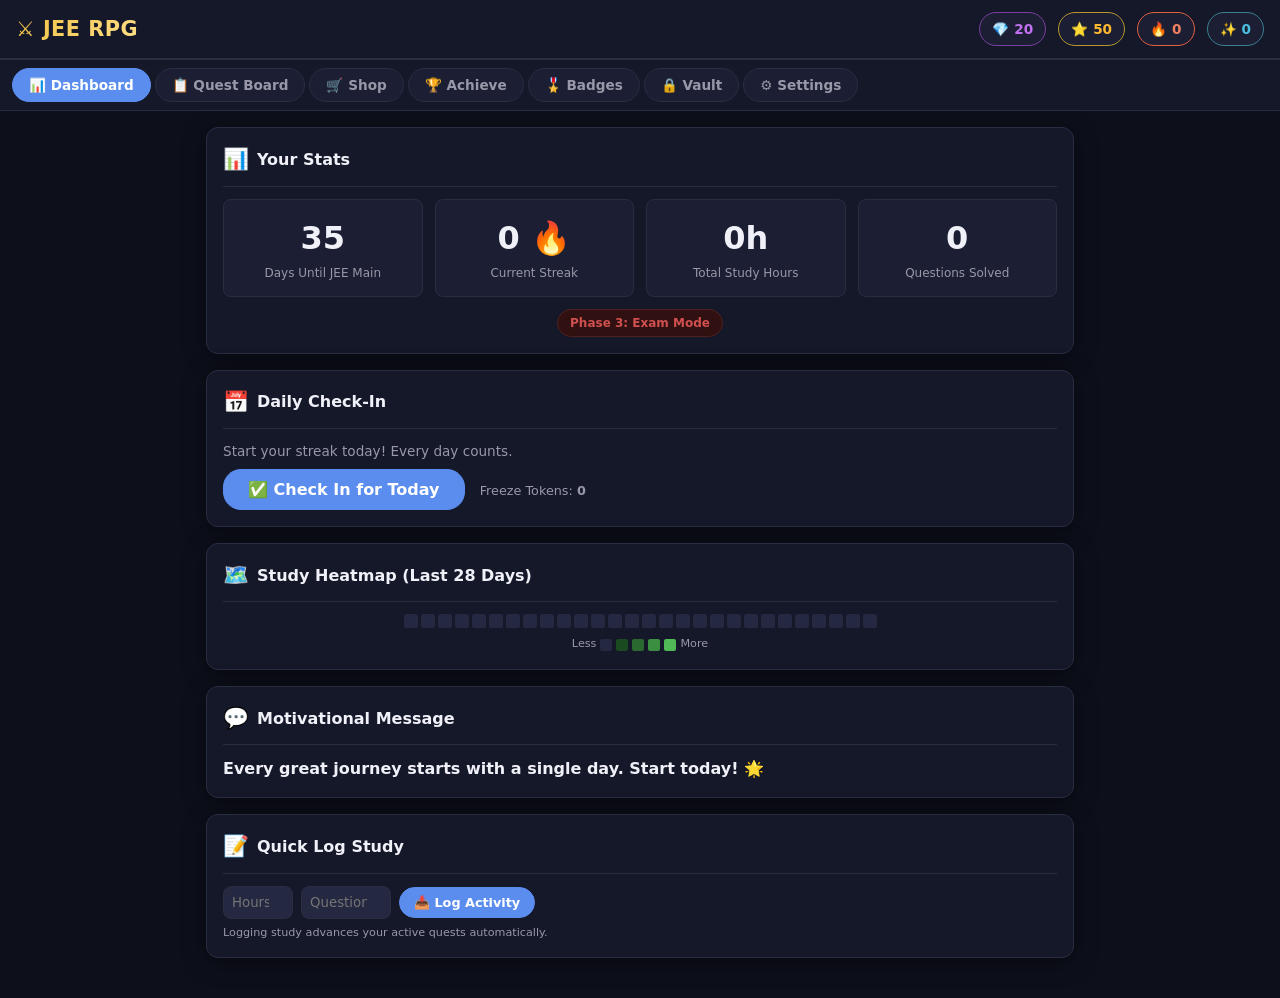
==== index.html @ e4668a38 "Add files via upload" ====
<!DOCTYPE html>
<html lang="en">
<head>
    <meta charset="UTF-8">
    <meta name="viewport" content="width=device-width, initial-scale=1.0">
    <title>JEE RPG - Productivity System</title>
    <style>
        :root {
            --bg: #0d0f1a;
            --surface: #151829;
            --surface2: #1c1f33;
            --surface3: #242840;
            --gold: #f0c040;
            --gold-dim: #b8962c;
            --gem: #c070f0;
            --gem-dim: #7b3fa0;
            --star: #ffb830;
            --xp: #4ac0e0;
            --text: #d8d8e0;
            --text-dim: #9898a8;
            --text-bright: #f0f0f8;
            --danger: #e05555;
            --success: #55c070;
            --border: #2a2d42;
            --accent: #5b8def;
            --phase1: #e09050;
            --phase2: #e06090;
            --phase3: #d05050;
            --radius: 12px;
            --radius-sm: 8px;
            --transition: 0.2s ease;
            --font: 'Segoe UI', system-ui, -apple-system, sans-serif;
            --shadow: 0 4px 24px rgba(0, 0, 0, 0.4);
        }

        * {
            margin: 0;
            padding: 0;
            box-sizing: border-box;
        }

        body {
            background: var(--bg);
            color: var(--text);
            font-family: var(--font);
            min-height: 100vh;
            line-height: 1.5;
            -webkit-tap-highlight-color: transparent;
            user-select: none;
            -webkit-user-select: none;
        }

        ::-webkit-scrollbar {
            width: 6px;
            height: 6px;
        }
        ::-webkit-scrollbar-track {
            background: var(--bg);
        }
        ::-webkit-scrollbar-thumb {
            background: var(--surface3);
            border-radius: 3px;
        }

        .header {
            background: var(--surface);
            border-bottom: 2px solid var(--border);
            padding: 12px 16px;
            position: sticky;
            top: 0;
            z-index: 100;
            display: flex;
            align-items: center;
            justify-content: space-between;
            flex-wrap: wrap;
            gap: 8px;
        }
        .header-title {
            font-size: 1.3rem;
            font-weight: 800;
            letter-spacing: 0.5px;
            background: linear-gradient(135deg, var(--gold), #ffe08a);
            -webkit-background-clip: text;
            -webkit-text-fill-color: transparent;
            background-clip: text;
        }
        .header-stats {
            display: flex;
            gap: 12px;
            font-size: 0.9rem;
            font-weight: 600;
            flex-wrap: wrap;
        }
        .stat-badge {
            background: var(--surface2);
            border: 1px solid var(--border);
            padding: 6px 12px;
            border-radius: 20px;
            display: flex;
            align-items: center;
            gap: 5px;
            white-space: nowrap;
            font-size: 0.85rem;
        }
        .stat-badge.gems {
            border-color: var(--gem-dim);
            color: var(--gem);
        }
        .stat-badge.stars {
            border-color: var(--gold-dim);
            color: var(--star);
        }
        .stat-badge.streak {
            border-color: #e06040;
            color: #f08060;
        }
        .stat-badge.xp {
            border-color: #3a8090;
            color: var(--xp);
        }

        .tab-nav {
            display: flex;
            gap: 4px;
            padding: 8px 12px;
            background: var(--surface);
            border-bottom: 1px solid var(--border);
            overflow-x: auto;
            position: sticky;
            top: 56px;
            z-index: 99;
            scrollbar-width: none;
        }
        .tab-nav::-webkit-scrollbar {
            display: none;
        }
        .tab-btn {
            padding: 8px 16px;
            border-radius: 20px;
            border: 1px solid var(--border);
            background: var(--surface2);
            color: var(--text-dim);
            cursor: pointer;
            font-size: 0.85rem;
            font-weight: 600;
            white-space: nowrap;
            transition: var(--transition);
            font-family: var(--font);
        }
        .tab-btn:hover {
            border-color: var(--accent);
            color: var(--text-bright);
        }
        .tab-btn.active {
            background: var(--accent);
            border-color: var(--accent);
            color: #fff;
        }

        .main-content {
            max-width: 900px;
            margin: 0 auto;
            padding: 16px;
            display: flex;
            flex-direction: column;
            gap: 16px;
            padding-bottom: 40px;
        }
        .tab-panel {
            display: none;
            flex-direction: column;
            gap: 16px;
        }
        .tab-panel.active {
            display: flex;
        }

        .card {
            background: var(--surface);
            border: 1px solid var(--border);
            border-radius: var(--radius);
            padding: 16px;
            box-shadow: var(--shadow);
        }
        .card-header {
            display: flex;
            align-items: center;
            gap: 8px;
            margin-bottom: 12px;
            font-weight: 700;
            font-size: 1rem;
            color: var(--text-bright);
            border-bottom: 1px solid var(--border);
            padding-bottom: 10px;
        }
        .card-header .icon {
            font-size: 1.3rem;
        }

        .quest-item {
            background: var(--surface2);
            border: 1px solid var(--border);
            border-radius: var(--radius-sm);
            padding: 12px 14px;
            margin-bottom: 8px;
            display: flex;
            align-items: center;
            gap: 10px;
            flex-wrap: wrap;
            transition: var(--transition);
            cursor: default;
        }
        .quest-item:hover {
            border-color: #4a4d62;
        }
        .quest-item.completed {
            opacity: 0.7;
            border-color: var(--success);
            background: #152520;
        }
        .quest-item.locked {
            opacity: 0.5;
            filter: grayscale(30%);
        }
        .quest-icon {
            font-size: 1.5rem;
            flex-shrink: 0;
        }
        .quest-info {
            flex: 1;
            min-width: 140px;
        }
        .quest-name {
            font-weight: 700;
            font-size: 0.9rem;
            color: var(--text-bright);
        }
        .quest-desc {
            font-size: 0.75rem;
            color: var(--text-dim);
        }
        .quest-progress-bar {
            width: 80px;
            height: 8px;
            background: var(--surface3);
            border-radius: 4px;
            overflow: hidden;
            flex-shrink: 0;
        }
        .quest-progress-fill {
            height: 100%;
            background: linear-gradient(90deg, var(--accent), #7bb0ff);
            border-radius: 4px;
            transition: width 0.3s ease;
        }
        .quest-progress-fill.completed-fill {
            background: linear-gradient(90deg, var(--success), #70e090);
        }
        .quest-reward {
            font-weight: 700;
            font-size: 0.8rem;
            color: var(--gem);
            flex-shrink: 0;
            min-width: 40px;
            text-align: right;
        }
        .quest-actions {
            display: flex;
            gap: 6px;
            flex-shrink: 0;
        }
        .btn {
            padding: 7px 14px;
            border-radius: 18px;
            border: 1px solid var(--border);
            background: var(--surface3);
            color: var(--text-bright);
            cursor: pointer;
            font-size: 0.8rem;
            font-weight: 600;
            transition: var(--transition);
            font-family: var(--font);
            white-space: nowrap;
        }
        .btn:hover {
            background: #303550;
            border-color: #5a5d78;
        }
        .btn.primary {
            background: var(--accent);
            border-color: var(--accent);
            color: #fff;
        }
        .btn.primary:hover {
            background: #6ea0f8;
        }
        .btn.success {
            background: #3a8050;
            border-color: #4a9060;
            color: #d0ffe0;
        }
        .btn.danger {
            background: #703030;
            border-color: #804040;
            color: #ffd0d0;
        }
        .btn.gold {
            background: #5a4020;
            border-color: #8a6030;
            color: #ffe0a0;
        }
        .btn.small {
            padding: 4px 10px;
            font-size: 0.7rem;
            border-radius: 12px;
        }

        .shop-item {
            background: var(--surface2);
            border: 1px solid var(--border);
            border-radius: var(--radius-sm);
            padding: 12px 14px;
            margin-bottom: 8px;
            display: flex;
            align-items: center;
            gap: 10px;
            flex-wrap: wrap;
        }
        .shop-cost {
            background: #3a2a10;
            color: var(--star);
            padding: 5px 10px;
            border-radius: 14px;
            font-weight: 700;
            font-size: 0.8rem;
            white-space: nowrap;
        }

        .badge-grid {
            display: grid;
            grid-template-columns: repeat(auto-fill, minmax(100px, 1fr));
            gap: 10px;
        }
        .badge-item {
            background: var(--surface2);
            border: 1px solid var(--border);
            border-radius: var(--radius-sm);
            padding: 12px 8px;
            text-align: center;
            transition: var(--transition);
        }
        .badge-item.earned {
            border-color: var(--gold-dim);
            background: #1a1a10;
        }
        .badge-item.locked-badge {
            opacity: 0.45;
            filter: grayscale(60%);
        }
        .badge-icon {
            font-size: 2rem;
        }
        .badge-name {
            font-weight: 600;
            font-size: 0.7rem;
            margin-top: 4px;
            color: var(--text-bright);
        }

        .ach-item {
            background: var(--surface2);
            border: 1px solid var(--border);
            border-radius: var(--radius-sm);
            padding: 10px 14px;
            margin-bottom: 6px;
            display: flex;
            align-items: center;
            gap: 10px;
            flex-wrap: wrap;
        }
        .ach-item.earned {
            border-color: var(--gem-dim);
            background: #1a1025;
        }

        .widget-row {
            display: grid;
            grid-template-columns: repeat(auto-fit, minmax(180px, 1fr));
            gap: 12px;
        }
        .widget {
            background: var(--surface2);
            border: 1px solid var(--border);
            border-radius: var(--radius-sm);
            padding: 14px;
            text-align: center;
        }
        .widget-value {
            font-size: 2rem;
            font-weight: 800;
            color: var(--text-bright);
        }
        .widget-label {
            font-size: 0.75rem;
            color: var(--text-dim);
            margin-top: 2px;
        }
        .countdown-urgent {
            color: #ff6060 !important;
            animation: pulse 1.5s ease-in-out infinite;
        }
        @keyframes pulse {
            0%,
            100% {
                opacity: 1;
            }
            50% {
                opacity: 0.6;
            }
        }

        .heatmap {
            display: flex;
            gap: 3px;
            flex-wrap: wrap;
            justify-content: center;
        }
        .heatmap-cell {
            width: 14px;
            height: 14px;
            border-radius: 2px;
            background: var(--surface3);
            transition: var(--transition);
        }
        .heatmap-cell.h1 {
            background: #1a4a20;
        }
        .heatmap-cell.h2 {
            background: #2a6a30;
        }
        .heatmap-cell.h3 {
            background: #3a9040;
        }
        .heatmap-cell.h4 {
            background: #50b855;
        }

        .toast-container {
            position: fixed;
            top: 16px;
            right: 16px;
            z-index: 999;
            display: flex;
            flex-direction: column;
            gap: 8px;
            pointer-events: none;
        }
        .toast {
            background: var(--surface);
            border: 1px solid var(--gold-dim);
            border-radius: var(--radius-sm);
            padding: 10px 16px;
            color: var(--text-bright);
            font-weight: 600;
            font-size: 0.85rem;
            box-shadow: 0 8px 24px rgba(0, 0, 0, 0.5);
            animation: slideIn 0.35s ease, fadeOut 0.4s 2.5s ease forwards;
            pointer-events: auto;
        }
        @keyframes slideIn {
            from {
                transform: translateX(120%);
                opacity: 0;
            }
            to {
                transform: translateX(0);
                opacity: 1;
            }
        }
        @keyframes fadeOut {
            to {
                opacity: 0;
                transform: translateY(-10px);
            }
        }

        .timer-display {
            font-size: 3rem;
            font-weight: 800;
            text-align: center;
            font-variant-numeric: tabular-nums;
            font-family: 'Courier New', monospace;
            color: var(--text-bright);
        }
        .timer-controls {
            display: flex;
            gap: 8px;
            justify-content: center;
            flex-wrap: wrap;
        }

        .phase-badge {
            display: inline-block;
            padding: 4px 12px;
            border-radius: 14px;
            font-weight: 700;
            font-size: 0.75rem;
        }
        .phase-1 {
            background: #3a2010;
            color: var(--phase1);
            border: 1px solid #5a3020;
        }
        .phase-2 {
            background: #301020;
            color: var(--phase2);
            border: 1px solid #502030;
        }
        .phase-3 {
            background: #301010;
            color: var(--phase3);
            border: 1px solid #502020;
        }

        /* Modal */
        .modal-overlay {
            position: fixed;
            top: 0;
            left: 0;
            width: 100%;
            height: 100%;
            background: rgba(0, 0, 0, 0.7);
            z-index: 200;
            display: flex;
            align-items: center;
            justify-content: center;
            animation: fadeIn 0.2s ease;
        }
        @keyframes fadeIn {
            from {
                opacity: 0;
            }
            to {
                opacity: 1;
            }
        }
        .modal {
            background: var(--surface);
            border: 1px solid var(--border);
            border-radius: var(--radius);
            padding: 20px;
            max-width: 500px;
            width: 90%;
            box-shadow: 0 12px 40px rgba(0, 0, 0, 0.6);
        }
        .modal h3 {
            color: var(--text-bright);
            margin-bottom: 12px;
            font-size: 1.1rem;
        }
        .modal textarea {
            width: 100%;
            height: 200px;
            background: var(--surface3);
            border: 1px solid var(--border);
            border-radius: var(--radius-sm);
            color: var(--text-bright);
            padding: 10px;
            font-family: 'Courier New', monospace;
            font-size: 0.8rem;
            resize: vertical;
            margin-bottom: 12px;
        }
        .modal-actions {
            display: flex;
            gap: 8px;
            justify-content: flex-end;
            flex-wrap: wrap;
        }
        .settings-row {
            display: flex;
            align-items: center;
            gap: 8px;
            margin-bottom: 8px;
            flex-wrap: wrap;
        }
        .settings-row label {
            font-weight: 600;
            font-size: 0.85rem;
            color: var(--text-dim);
            min-width: 120px;
        }
        .settings-row input {
            flex: 1;
            min-width: 140px;
            padding: 8px;
            border-radius: 8px;
            border: 1px solid var(--border);
            background: var(--surface3);
            color: var(--text-bright);
            font-family: var(--font);
        }

        @media (max-width: 600px) {
            .header {
                padding: 8px 10px;
            }
            .header-title {
                font-size: 1.1rem;
            }
            .header-stats {
                gap: 6px;
                font-size: 0.75rem;
            }
            .stat-badge {
                padding: 4px 8px;
                font-size: 0.7rem;
            }
            .tab-btn {
                padding: 6px 10px;
                font-size: 0.75rem;
            }
            .quest-item {
                flex-direction: column;
                align-items: flex-start;
                gap: 6px;
            }
            .quest-actions {
                align-self: flex-end;
            }
            .quest-progress-bar {
                width: 100%;
            }
            .widget-row {
                grid-template-columns: repeat(2, 1fr);
                gap: 8px;
            }
            .widget-value {
                font-size: 1.5rem;
            }
            .badge-grid {
                grid-template-columns: repeat(3, 1fr);
                gap: 6px;
            }
            .timer-display {
                font-size: 2rem;
            }
        }
    </style>
</head>
<body>

    <div class="header">
        <span class="header-title">⚔️ JEE RPG</span>
        <div class="header-stats">
            <span class="stat-badge gems" id="headerGems">💎 <span>20</span></span>
            <span class="stat-badge stars" id="headerStars">⭐ <span>50</span></span>
            <span class="stat-badge streak" id="headerStreak">🔥 <span>0</span></span>
            <span class="stat-badge xp" id="headerXP">✨ <span>0</span></span>
        </div>
    </div>

    <div class="tab-nav" id="tabNav">
        <button class="tab-btn active" data-tab="dashboard">📊 Dashboard</button>
        <button class="tab-btn" data-tab="quests">📋 Quest Board</button>
        <button class="tab-btn" data-tab="shop">🛒 Shop</button>
        <button class="tab-btn" data-tab="achievements">🏆 Achieve</button>
        <button class="tab-btn" data-tab="badges">🎖️ Badges</button>
        <button class="tab-btn" data-tab="vault">🔒 Vault</button>
        <button class="tab-btn" data-tab="settings">⚙️ Settings</button>
    </div>

    <div class="main-content" id="mainContent">
        <!-- Dashboard Panel -->
        <div class="tab-panel active" id="panel-dashboard">
            <div class="card">
                <div class="card-header"><span class="icon">📊</span> Your Stats</div>
                <div class="widget-row">
                    <div class="widget">
                        <div class="widget-value" id="countdownDisplay">210</div>
                        <div class="widget-label">Days Until JEE Main</div>
                    </div>
                    <div class="widget">
                        <div class="widget-value" id="streakDisplay">0 🔥</div>
                        <div class="widget-label">Current Streak</div>
                    </div>
                    <div class="widget">
                        <div class="widget-value" id="totalHoursDisplay">0h</div>
                        <div class="widget-label">Total Study Hours</div>
                    </div>
                    <div class="widget">
                        <div class="widget-value" id="questionsDisplay">0</div>
                        <div class="widget-label">Questions Solved</div>
                    </div>
                </div>
                <div style="margin-top:12px;text-align:center;">
                    <span class="phase-badge phase-1" id="phaseBadge">Phase 1: Foundation Recovery</span>
                </div>
            </div>

            <div class="card">
                <div class="card-header"><span class="icon">📅</span> Daily Check-In</div>
                <p style="font-size:0.85rem;color:var(--text-dim);margin-bottom:8px;" id="checkinMsg">
                    Start your streak today! Every day counts.
                </p>
                <button class="btn primary" id="btnCheckIn" style="font-size:1rem;padding:10px 24px;">
                    ✅ Check In for Today
                </button>
                <span style="margin-left:10px;font-size:0.8rem;color:var(--text-dim);" id="freezeInfo">
                    Freeze Tokens: <strong>0</strong>
                </span>
            </div>

            <div class="card">
                <div class="card-header"><span class="icon">🗺️</span> Study Heatmap (Last 28 Days)</div>
                <div class="heatmap" id="heatmapContainer"></div>
                <div style="display:flex;gap:4px;align-items:center;justify-content:center;margin-top:8px;font-size:0.7rem;color:var(--text-dim);">
                    Less <span style="width:12px;height:12px;background:var(--surface3);border-radius:2px;"></span>
                    <span style="width:12px;height:12px;background:#1a4a20;border-radius:2px;"></span>
                    <span style="width:12px;height:12px;background:#2a6a30;border-radius:2px;"></span>
                    <span style="width:12px;height:12px;background:#3a9040;border-radius:2px;"></span>
                    <span style="width:12px;height:12px;background:#50b855;border-radius:2px;"></span> More
                </div>
            </div>

            <div class="card">
                <div class="card-header"><span class="icon">💬</span> Motivational Message</div>
                <p id="motivationalMsg" style="font-size:1rem;font-weight:600;color:var(--text-bright);">
                    Every great journey starts with a single day. Start today!
                </p>
            </div>

            <div class="card">
                <div class="card-header"><span class="icon">📝</span> Quick Log Study</div>
                <div style="display:flex;gap:8px;flex-wrap:wrap;align-items:center;">
                    <input type="number" id="logHours" placeholder="Hours" min="0" max="12" step="0.5"
                    style="width:70px;padding:8px;border-radius:8px;border:1px solid var(--border);background:var(--surface3);color:var(--text-bright);font-family:var(--font);">
                    <input type="number" id="logQuestions" placeholder="Questions" min="0" max="500" step="1"
                    style="width:90px;padding:8px;border-radius:8px;border:1px solid var(--border);background:var(--surface3);color:var(--text-bright);font-family:var(--font);">
                    <button class="btn primary" id="btnLogStudy">📥 Log Activity</button>
                </div>
                <p style="font-size:0.7rem;color:var(--text-dim);margin-top:6px;">Logging study advances your active quests automatically.</p>
            </div>
        </div>

        <!-- Quest Board Panel -->
        <div class="tab-panel" id="panel-quests">
            <div class="card">
                <div class="card-header"><span class="icon">🔥</span> Daily Missions</div>
                <div id="dailyQuestsContainer"></div>
            </div>
            <div class="card">
                <div class="card-header"><span class="icon">🗡️</span> Weekly Missions</div>
                <div id="weeklyQuestsContainer"></div>
            </div>
            <div class="card">
                <div class="card-header"><span class="icon">👾</span> Boss Battles</div>
                <div id="bossQuestsContainer"></div>
            </div>
            <div class="card">
                <div class="card-header"><span class="icon">🔄</span> Recovery Quests</div>
                <div id="recoveryQuestsContainer"></div>
            </div>
            <div class="card" style="opacity:0.7;">
                <div class="card-header"><span class="icon">✅</span> Recently Completed</div>
                <div id="completedQuestsContainer">
                    <p style="font-size:0.8rem;color:var(--text-dim);">Complete quests to see them here!</p>
                </div>
            </div>
        </div>

        <!-- Shop Panel -->
        <div class="tab-panel" id="panel-shop">
            <div class="card">
                <div class="card-header"><span class="icon">🛒</span> Common Purchases (Breaks)</div>
                <div id="shopCommonContainer"></div>
            </div>
            <div class="card">
                <div class="card-header"><span class="icon">🎬</span> Entertainment</div>
                <div id="shopEntertainmentContainer"></div>
            </div>
            <div class="card">
                <div class="card-header"><span class="icon">⭐</span> Premium Rewards</div>
                <div id="shopPremiumContainer"></div>
            </div>
            <div class="card">
                <div class="card-header"><span class="icon">🛡️</span> Streak Protection</div>
                <p style="font-size:0.85rem;color:var(--text-dim);margin-bottom:8px;">
                    Freeze Tokens protect your streak when you miss a day. Max 3 stored.
                </p>
                <button class="btn gold" id="btnBuyFreeze">🛡️ Buy Freeze Token - 15 💎</button>
                <span style="margin-left:10px;font-size:0.8rem;" id="shopFreezeInfo">Tokens: 0</span>
            </div>
        </div>

        <!-- Achievements Panel -->
        <div class="tab-panel" id="panel-achievements">
            <div class="card">
                <div class="card-header"><span class="icon">📚</span> Study Achievements</div>
                <div id="achStudyContainer"></div>
            </div>
            <div class="card">
                <div class="card-header"><span class="icon">📝</span> Test Achievements</div>
                <div id="achTestContainer"></div>
            </div>
            <div class="card">
                <div class="card-header"><span class="icon">🏆</span> Milestone Achievements</div>
                <div id="achMilestoneContainer"></div>
            </div>
        </div>

        <!-- Badges Panel -->
        <div class="tab-panel" id="panel-badges">
            <div class="card">
                <div class="card-header"><span class="icon">🎖️</span> All Badges</div>
                <div class="badge-grid" id="badgesContainer"></div>
            </div>
        </div>

        <!-- Vault / Timer Panel -->
        <div class="tab-panel" id="panel-vault">
            <div class="card">
                <div class="card-header"><span class="icon">🔒</span> Focus Safe (Study Vault)</div>
                <p style="font-size:0.85rem;color:var(--text-dim);margin-bottom:10px;">
                    Lock in a study session. Earn <strong>1.5x bonus stars</strong> for completing timed sessions!
                </p>
                <div class="timer-display" id="timerDisplay">00:00</div>
                <div class="timer-controls" style="margin-top:12px;">
                    <button class="btn primary" id="btnTimer30">30 min</button>
                    <button class="btn primary" id="btnTimer60">1 hour</button>
                    <button class="btn primary" id="btnTimer120">2 hours</button>
                    <button class="btn primary" id="btnTimer240">4 hours</button>
                    <button class="btn danger" id="btnTimerStop" style="display:none;">⏹ Stop</button>
                </div>
                <p id="timerStatus" style="text-align:center;margin-top:8px;font-size:0.8rem;color:var(--text-dim);">
                    Select a duration to start a focused session.
                </p>
            </div>
            <div class="card">
                <div class="card-header"><span class="icon">🏅</span> Productivity Rank</div>
                <div id="rankDisplay" style="text-align:center;">
                    <p style="font-size:1.2rem;font-weight:700;color:var(--text-bright);">🥉 Bronze Scholar</p>
                    <p style="font-size:0.8rem;color:var(--text-dim);">Earn XP to climb the ranks!</p>
                    <div style="background:var(--surface3);border-radius:8px;height:10px;margin-top:8px;overflow:hidden;">
                        <div id="rankProgressBar" style="height:100%;background:linear-gradient(90deg,#cd7f32,#e0a050);width:5%;border-radius:8px;"></div>
                    </div>
                    <p style="font-size:0.7rem;color:var(--text-dim);margin-top:4px;" id="rankProgressText">0 / 1000 XP</p>
                </div>
            </div>
        </div>

        <!-- Settings Panel -->
        <div class="tab-panel" id="panel-settings">
            <div class="card">
                <div class="card-header"><span class="icon">⚙️</span> Data Management</div>
                <p style="font-size:0.85rem;color:var(--text-dim);margin-bottom:12px;">
                    Export your progress to back it up, or import a previously saved state. 
                    You can also reset everything and start fresh.
                </p>
                <div style="display:flex;gap:8px;flex-wrap:wrap;margin-bottom:16px;">
                    <button class="btn primary" id="btnExport">📤 Export Save Data</button>
                    <button class="btn success" id="btnImportTrigger">📥 Import Save Data</button>
                    <button class="btn danger" id="btnReset">🗑️ Reset All Data</button>
                </div>
                <div class="settings-row" style="margin-top:12px;">
                    <label>Auto-Save:</label>
                    <span style="font-size:0.8rem;color:var(--success);">✅ Active (every action saved to browser)</span>
                </div>
                <div class="settings-row">
                    <label>Storage Used:</label>
                    <span style="font-size:0.8rem;color:var(--text-dim);" id="storageSize">Calculating...</span>
                </div>
            </div>

            <div class="card">
                <div class="card-header"><span class="icon">📅</span> Exam Date Configuration</div>
                <div class="settings-row">
                    <label>JEE Main Date:</label>
                    <input type="date" id="examDateInput" style="width:auto;">
                    <button class="btn primary small" id="btnUpdateExamDate">Update</button>
                </div>
                <p style="font-size:0.7rem;color:var(--text-dim);margin-top:6px;">
                    Changing the exam date will recalculate your phase and countdown.
                </p>
            </div>

            <div class="card">
                <div class="card-header"><span class="icon">ℹ️</span> About JEE RPG</div>
                <p style="font-size:0.85rem;color:var(--text-dim);line-height:1.6;">
                    <strong>JEE RPG Productivity System</strong> v1.0<br>
                    A gamified study tracker designed for JEE aspirants.<br>
                    • Phase-based quests aligned with 7-month timeline<br>
                    • Earn gems 💎 & stars ⭐ through quests<br>
                    • Unlock achievements, badges, and ranks<br>
                    • Focus Safe with bonus star multiplier<br>
                    • All data stored locally in your browser<br>
                    • Export/Import to transfer between devices
                </p>
            </div>
        </div>
    </div>

    <!-- Import Modal -->
    <div class="modal-overlay" id="importModal" style="display:none;">
        <div class="modal">
            <h3>📥 Import Save Data</h3>
            <p style="font-size:0.8rem;color:var(--text-dim);margin-bottom:8px;">
                Paste your previously exported save data below. 
                <strong style="color:var(--danger);">This will overwrite your current progress!</strong>
            </p>
            <textarea id="importDataText" placeholder="Paste your save data JSON here..."></textarea>
            <div class="modal-actions">
                <button class="btn" id="btnImportCancel">Cancel</button>
                <button class="btn success" id="btnImportConfirm">✅ Import Data</button>
            </div>
        </div>
    </div>

    <!-- Toast Container -->
    <div class="toast-container" id="toastContainer"></div>

    <script>
        (function() {
            // ==================== DATA DEFINITIONS ====================

            let EXAM_DATE = new Date('2027-01-10T00:00:00');

            const PHASES = [
                { id: 1, name: 'Foundation Recovery', daysRemaining: 150, cssClass: 'phase-1', icon: '🏗️' },
                { id: 2, name: 'Question Domination', daysRemaining: 60, cssClass: 'phase-2', icon: '⚔️' },
                { id: 3, name: 'Exam Mode', daysRemaining: 0, cssClass: 'phase-3', icon: '🔥' },
            ];

            const SHOP_ITEMS = {
                common: [
                    { name: 'YouTube Short', cost: 3, icon: '📱', duration: '1 video', category: 'break' },
                    { name: 'Telegram Scroll', cost: 3, icon: '💬', duration: '1 minute', category: 'break' },
                    { name: 'Instagram Reel', cost: 3, icon: '📷', duration: '1 reel', category: 'break' },
                    { name: 'Random Browsing', cost: 8, icon: '🌐', duration: '10 minutes', category: 'break' },
                ],
                entertainment: [
                    { name: 'Cartoon Episode', cost: 10, icon: '📺', duration: '~20 minutes',
                    category: 'entertainment' },
                    { name: 'Anime Episode', cost: 12, icon: '🎬', duration: '~24 minutes', category: 'entertainment' },
                    { name: 'YouTube Video', cost: 8, icon: '▶️', duration: '~10-15 minutes',
                    category: 'entertainment' },
                    { name: 'Gaming Session', cost: 25, icon: '🎮', duration: '30 minutes', category: 'entertainment' },
                ],
                premium: [
                    { name: 'Movie Night', cost: 60, icon: '🎥', duration: 'full movie', category: 'premium',
                        requiresStreak: 0 },
                    { name: 'Half-Day Relaxation', cost: 100, icon: '🏖️', duration: '4-5 hours', category: 'premium',
                        requiresStreak: 0 },
                    { name: 'Favorite Food Treat', cost: 80, icon: '🍕', duration: 'meal time', category: 'premium',
                        requiresStreak: 0 },
                    { name: 'Weekend Off', cost: 250, icon: '🎉', duration: 'full day', category: 'premium',
                        requiresStreak: 30 },
                ],
            };

            const ACHIEVEMENTS = {
                study: [
                    { id: 'theory_complete', name: 'Theory Warrior', desc: 'Completed full theory lecture', reward: 2,
                        icon: '📖', condition: 'theoryLectures', target: 1 },
                    { id: 'notes_done', name: 'Note Ninja', desc: 'Finished chapter notes', reward: 2, icon: '📝',
                        condition: 'notesCompleted', target: 1 },
                    { id: 'revision_done', name: 'Revision Master', desc: 'Completed chapter revision', reward: 5,
                        icon: '🔄', condition: 'revisionsDone', target: 1 },
                    { id: 'dpp_complete', name: 'DPP Dominator', desc: 'Completed one full DPP', reward: 3, icon: '📋',
                        condition: 'dppCompleted', target: 1 },
                    { id: 'pyq_set_done', name: 'PYQ Pro', desc: 'Completed one PYQ set', reward: 5, icon: '📜',
                        condition: 'pyqSetsDone', target: 1 },
                    { id: 'questions_100', name: 'Century Club', desc: 'Solved 100 questions', reward: 10, icon: '💯',
                        condition: 'questionsSolved', target: 100 },
                ],
                test: [
                    { id: 'above_target', name: 'Target Crusher', desc: 'Scored above target', reward: 10, icon: '🎯',
                        condition: 'testsAboveTarget', target: 1 },
                    { id: 'score_improved', name: 'Rising Star', desc: 'Improved test score by 10%+', reward: 5,
                        icon: '📈', condition: 'scoreImproved', target: 1 },
                    { id: 'silly_mistakes_reduced', name: 'Careful Calculator',
                        desc: 'Reduced silly mistakes by 50%', reward: 20, icon: '🧮', condition: 'sillyMistakesReduced',
                        target: 1 },
                    { id: 'mock_test_100', name: 'Mock Test Warrior', desc: 'Scored 100+ in mock test', reward: 15,
                        icon: '⚔️', condition: 'mockTestOver100', target: 1 },
                ],
                milestone: [
                    { id: 'hours_100', name: 'Dedicated Scholar', desc: '100 study hours completed', reward: 20,
                        icon: '⏰', condition: 'totalStudyHours', target: 100 },
                    { id: 'hours_500', name: 'Elite Aspirant', desc: '500 study hours completed', reward: 50,
                        icon: '⚡', condition: 'totalStudyHours', target: 500 },
                    { id: 'questions_1000', name: 'Problem Solving Legend', desc: '1000 questions solved', reward: 30,
                        icon: '🧠', condition: 'questionsSolved', target: 1000 },
                    { id: 'chapters_10', name: 'Chapter Conqueror', desc: '10 chapters completed', reward: 15,
                        icon: '📚', condition: 'chaptersCompleted', target: 10 },
                ],
            };

            const BADGES = [
                { id: 'first_chapter', name: 'First Chapter Cleared', icon: '📖', condition: 'chaptersCompleted',
                    target: 1, category: 'progress' },
                { id: 'chapter_master_5', name: 'Chapter Collector', icon: '📚', condition: 'chaptersCompleted',
                    target: 5, category: 'progress' },
                { id: 'chapter_master_15', name: 'Syllabus Conqueror', icon: '🏆', condition: 'chaptersCompleted',
                    target: 15, category: 'progress' },
                { id: 'hours_100_badge', name: 'Century Hours', icon: '⏰', condition: 'totalStudyHours', target: 100,
                    category: 'hours' },
                { id: 'hours_500_badge', name: 'Dedication Demon', icon: '⚡', condition: 'totalStudyHours',
                    target: 500, category: 'hours' },
                { id: 'hours_1000_badge', name: 'Immortal Scholar', icon: '👑', condition: 'totalStudyHours',
                    target: 1000, category: 'hours' },
                { id: 'questions_1000_badge', name: 'Problem Solver', icon: '✏️', condition: 'questionsSolved',
                    target: 1000, category: 'questions' },
                { id: 'pyq_100', name: 'PYQ Pioneer', icon: '📜', condition: 'pyqsSolved', target: 100,
                    category: 'questions' },
                { id: 'mock_test_10', name: 'Mock Test Warrior', icon: '⚔️', condition: 'mockTestsGiven', target: 10,
                    category: 'questions' },
                { id: 'revision_master', name: 'Revision Master', icon: '🔄', condition: 'chaptersRevised',
                    target: 30, category: 'skill' },
                { id: 'streak_legend', name: 'Streak Legend', icon: '🔥', condition: 'maxStreak', target: 100,
                    category: 'skill' },
                { id: 'economy_master', name: 'Economy Master', icon: '💰', condition: 'starsEarned', target: 1000,
                    category: 'skill' },
            ];

            const STREAK_BADGES = [
                { days: 7, name: 'Weekly Warrior', icon: '🔥', gemReward: 10, starReward: 50 },
                { days: 30, name: 'Monthly Master', icon: '⚡', gemReward: 30, starReward: 150, title: 'Consistent' },
                { days: 60, name: 'Two-Month Titan', icon: '💪', gemReward: 60, starReward: 300 },
                { days: 100, name: 'Century Champion', icon: '👑', gemReward: 100, starReward: 500,
                    title: 'Unshakable' },
                { days: 200, name: 'Legend of Consistency', icon: '🏅', gemReward: 200, starReward: 1000 },
                { days: 365, name: 'Eternal Scholar', icon: '🌟', gemReward: 500, starReward: 2500,
                    title: 'The Eternal' },
            ];

            const PRODUCTIVITY_RANKS = [
                { name: 'Bronze Scholar', icon: '🥉', xpRequired: 1000, benefits: 'Basic themes unlocked',
                    color: '#cd7f32' },
                { name: 'Silver Scholar', icon: '🥈', xpRequired: 5000,
                    benefits: 'Quest priority + 1 freeze token/week', color: '#c0c0c0' },
                { name: 'Gold Scholar', icon: '🥇', xpRequired: 15000,
                    benefits: 'Custom quest creation + 2 freeze tokens/week', color: '#ffd700' },
                { name: 'Platinum Pro', icon: '💠', xpRequired: 35000, benefits: 'AI study plan + Priority support',
                    color: '#e0e0ff' },
                { name: 'Diamond Legend', icon: '💎', xpRequired: 70000,
                    benefits: 'All features unlocked + Mentor mode', color: '#b0f0ff' },
            ];

            // ==================== GAME STATE ====================

            const DEFAULT_STATE = {
                gems: 20,
                stars: 50,
                xp: 0,
                streak: 0,
                maxStreak: 0,
                lastCheckInDate: null,
                freezeTokens: 0,
                totalStudyHours: 0,
                questionsSolved: 0,
                chaptersCompleted: 0,
                pyqsSolved: 0,
                mockTestsGiven: 0,
                chaptersRevised: 0,
                starsEarned: 0,
                theoryLectures: 0,
                notesCompleted: 0,
                revisionsDone: 0,
                dppCompleted: 0,
                pyqSetsDone: 0,
                testsAboveTarget: 0,
                scoreImproved: 0,
                sillyMistakesReduced: 0,
                mockTestOver100: 0,
                unlockedAchievements: [],
                unlockedBadges: [],
                unlockedStreakBadges: [],
                completedQuestIds: [],
                questProgress: {},
                purchasedItems: [],
                dailyStudyHours: {},
                prestigeLevel: 0,
                prestigeBonuses: { xpBonus: 0, starDiscount: 0 },
                studyHistory: {},
                examDate: '2027-01-10',
            };

            let state = JSON.parse(JSON.stringify(DEFAULT_STATE));

            function loadState() {
                try {
                    const saved = localStorage.getItem('jeeRpgState');
                    if (saved) {
                        const parsed = JSON.parse(saved);
                        state = { ...JSON.parse(JSON.stringify(DEFAULT_STATE)), ...parsed };
                        if (!state.studyHistory) state.studyHistory = {};
                        if (!state.dailyStudyHours) state.dailyStudyHours = {};
                        if (!state.questProgress) state.questProgress = {};
                        if (!state.completedQuestIds) state.completedQuestIds = [];
                        if (!state.unlockedAchievements) state.unlockedAchievements = [];
                        if (!state.unlockedBadges) state.unlockedBadges = [];
                        if (!state.unlockedStreakBadges) state.unlockedStreakBadges = [];
                        if (!state.purchasedItems) state.purchasedItems = [];
                        if (!state.prestigeBonuses) state.prestigeBonuses = { xpBonus: 0, starDiscount: 0 };
                        if (state.examDate) {
                            EXAM_DATE = new Date(state.examDate + 'T00:00:00');
                        }
                    }
                } catch (e) {
                    console.error('Failed to load state:', e);
                }
            }

            function saveState() {
                try {
                    state.examDate = EXAM_DATE.toISOString().split('T')[0];
                    localStorage.setItem('jeeRpgState', JSON.stringify(state));
                    updateStorageSize();
                } catch (e) {
                    console.error('Failed to save state:', e);
                    showToast('Failed to save! Storage may be full.', '⚠️');
                }
            }

            function getDaysUntilExam() {
                const now = new Date();
                const diff = EXAM_DATE.getTime() - now.getTime();
                return Math.max(0, Math.ceil(diff / (1000 * 60 * 60 * 24)));
            }

            function getCurrentPhase() {
                const days = getDaysUntilExam();
                if (days > 150) return PHASES[0];
                if (days > 60) return PHASES[1];
                return PHASES[2];
            }

            function getTodayKey() {
                return new Date().toISOString().split('T')[0];
            }

            function updateStorageSize() {
                try {
                    const data = localStorage.getItem('jeeRpgState');
                    if (data) {
                        const sizeKB = (new Blob([data]).size / 1024).toFixed(1);
                        document.getElementById('storageSize').textContent = sizeKB + ' KB';
                    } else {
                        document.getElementById('storageSize').textContent = '0 KB';
                    }
                } catch (e) {
                    document.getElementById('storageSize').textContent = 'Unknown';
                }
            }

            // ==================== EXPORT / IMPORT / RESET ====================

            function exportData() {
                try {
                    const exportObj = {
                        version: '1.0',
                        exportDate: new Date().toISOString(),
                        examDate: EXAM_DATE.toISOString().split('T')[0],
                        state: JSON.parse(JSON.stringify(state)),
                    };
                    const jsonStr = JSON.stringify(exportObj, null, 2);
                    const blob = new Blob([jsonStr], { type: 'application/json' });
                    const url = URL.createObjectURL(blob);
                    const a = document.createElement('a');
                    a.href = url;
                    a.download = 'jee-rpg-save-' + getTodayKey() + '.json';
                    document.body.appendChild(a);
                    a.click();
                    document.body.removeChild(a);
                    URL.revokeObjectURL(url);
                    showToast('Save data exported successfully! 📤', '💾');
                } catch (e) {
                    console.error('Export failed:', e);
                    showToast('Export failed. Please try again.', '⚠️');
                }
            }

            function showImportModal() {
                document.getElementById('importModal').style.display = 'flex';
                document.getElementById('importDataText').value = '';
                document.getElementById('importDataText').focus();
            }

            function hideImportModal() {
                document.getElementById('importModal').style.display = 'none';
            }

            function importData() {
                const text = document.getElementById('importDataText').value.trim();
                if (!text) {
                    showToast('Please paste your save data first.', '⚠️');
                    return;
                }
                try {
                    const imported = JSON.parse(text);
                    if (!imported.state || typeof imported.state !== 'object') {
                        throw new Error('Invalid save data format');
                    }
                    if (!confirm(
                            '⚠️ This will overwrite ALL your current progress with the imported data. Are you sure?'
                            )) {
                        return;
                    }
                    // Backup current state first
                    const backup = JSON.parse(JSON.stringify(state));
                    try {
                        state = { ...JSON.parse(JSON.stringify(DEFAULT_STATE)), ...imported.state };
                        if (imported.examDate) {
                            EXAM_DATE = new Date(imported.examDate + 'T00:00:00');
                            state.examDate = imported.examDate;
                        }
                        // Ensure all nested objects exist
                        if (!state.studyHistory) state.studyHistory = {};
                        if (!state.dailyStudyHours) state.dailyStudyHours = {};
                        if (!state.questProgress) state.questProgress = {};
                        if (!state.completedQuestIds) state.completedQuestIds = [];
                        if (!state.unlockedAchievements) state.unlockedAchievements = [];
                        if (!state.unlockedBadges) state.unlockedBadges = [];
                        if (!state.unlockedStreakBadges) state.unlockedStreakBadges = [];
                        if (!state.purchasedItems) state.purchasedItems = [];
                        if (!state.prestigeBonuses) state.prestigeBonuses = { xpBonus: 0, starDiscount: 0 };
                        saveState();
                        hideImportModal();
                        refreshAll();
                        showToast('Save data imported successfully! 📥', '✅');
                    } catch (mergeError) {
                        state = backup;
                        saveState();
                        throw mergeError;
                    }
                } catch (e) {
                    console.error('Import failed:', e);
                    showToast('Invalid save data. Please check the format.', '❌');
                }
            }

            function resetAllData() {
                if (!confirm(
                        '🗑️ This will DELETE all your progress, quests, achievements, and settings. This cannot be undone. Are you absolutely sure?'
                        )) {
                    return;
                }
                if (!confirm('Final confirmation: Type "RESET" in the next dialog to proceed.') || prompt(
                        'Type RESET to confirm:') !== 'RESET') {
                    showToast('Reset cancelled.', '✅');
                    return;
                }
                state = JSON.parse(JSON.stringify(DEFAULT_STATE));
                EXAM_DATE = new Date('2027-01-10T00:00:00');
                state.examDate = '2027-01-10';
                saveState();
                refreshAll();
                document.getElementById('examDateInput').value = '2027-01-10';
                showToast('All data has been reset. Fresh start! 🌟', '🗑️');
            }

            // ==================== QUEST GENERATION ====================

            function getPhaseQuests() {
                const phase = getCurrentPhase();
                const allDailyQuests = [];
                const allWeeklyQuests = [];
                const allBossQuests = [];

                if (phase.id === 1) {
                    allDailyQuests.push(
                        { id: 'p1_daily_theory', name: 'Theory Foundation',
                            desc: 'Study theory for 2 weak topics', icon: '📖', target: 2, unit: 'topics',
                            progressKey: 'p1_theory_topics', difficulty: 'medium', rewardGems: 3, rewardStars: 10,
                            rewardXp: 30, type: 'daily' },
                        { id: 'p1_daily_backlog', name: 'Backlog Slayer',
                            desc: 'Complete 1 pending chapter backlog', icon: '📚', target: 1, unit: 'chapters',
                            progressKey: 'p1_backlog_chapters', difficulty: 'hard', rewardGems: 8, rewardStars: 25,
                            rewardXp: 60, type: 'daily' },
                        { id: 'p1_daily_questions', name: 'Concept Check',
                            desc: 'Solve 20 basic questions from weak chapters', icon: '✏️', target: 20,
                            unit: 'questions', progressKey: 'p1_basic_questions', difficulty: 'easy', rewardGems: 2,
                            rewardStars: 8, rewardXp: 15, type: 'daily' },
                    );
                    allWeeklyQuests.push(
                        { id: 'p1_weekly_chapter', name: 'Chapter Completion',
                            desc: 'Finish 2 full chapters from backlog', icon: '📚', target: 2, unit: 'chapters',
                            progressKey: 'p1_weekly_chapters', difficulty: 'hard', rewardGems: 10, rewardStars: 40,
                            rewardXp: 80, type: 'weekly' },
                        { id: 'p1_weekly_notes', name: 'Note Compilation',
                            desc: 'Create revision notes for 3 chapters', icon: '📝', target: 3, unit: 'chapters',
                            progressKey: 'p1_weekly_notes', difficulty: 'medium', rewardGems: 5, rewardStars: 20,
                            rewardXp: 40, type: 'weekly' },
                    );
                    allBossQuests.push(
                        { id: 'p1_boss_backlog', name: 'Backlog Exterminator',
                            desc: 'Clear ENTIRE backlog of one subject', icon: '🐉', target: 1, unit: 'subject',
                            progressKey: 'p1_boss_subject', difficulty: 'boss', rewardGems: 25, rewardStars: 80,
                            rewardXp: 150, type: 'boss', oneTime: true },
                    );
                } else if (phase.id === 2) {
                    allDailyQuests.push(
                        { id: 'p2_daily_pyq', name: 'PYQ Hunter', desc: 'Solve 15 PYQs from last 5 years',
                            icon: '📜', target: 15, unit: 'pyqs', progressKey: 'p2_pyq_daily', difficulty: 'medium',
                            rewardGems: 4, rewardStars: 15, rewardXp: 35, type: 'daily' },
                        { id: 'p2_daily_mixed', name: 'Mixed Practice', desc: 'Solve 25 mixed-concept questions',
                            icon: '🧩', target: 25, unit: 'questions', progressKey: 'p2_mixed_questions',
                            difficulty: 'medium', rewardGems: 4, rewardStars: 15, rewardXp: 35, type: 'daily' },
                        { id: 'p2_daily_timed', name: 'Timed Sprint', desc: 'Solve 10 questions in 15 minutes',
                            icon: '⏱️', target: 10, unit: 'questions', progressKey: 'p2_timed_questions',
                            difficulty: 'hard', rewardGems: 6, rewardStars: 20, rewardXp: 50, type: 'daily' },
                    );
                    allWeeklyQuests.push(
                        { id: 'p2_weekly_pyq_set', name: 'PYQ Set Complete',
                            desc: 'Complete full PYQ set of one chapter', icon: '📜', target: 1, unit: 'chapter_pyqs',
                            progressKey: 'p2_weekly_pyq', difficulty: 'hard', rewardGems: 10, rewardStars: 35,
                            rewardXp: 75, type: 'weekly' },
                        { id: 'p2_weekly_accuracy', name: 'Accuracy Master',
                            desc: 'Maintain 85%+ accuracy on 100 questions', icon: '🎯', target: 85, unit: 'percent',
                            progressKey: 'p2_weekly_accuracy', difficulty: 'hard', rewardGems: 8, rewardStars: 30,
                            rewardXp: 65, type: 'weekly' },
                    );
                    allBossQuests.push(
                        { id: 'p2_boss_pyq_500', name: '500 PYQs Milestone', desc: 'Complete 500 PYQs total',
                            icon: '🐉', target: 500, unit: 'pyqs', progressKey: 'p2_boss_pyq_total',
                            difficulty: 'boss', rewardGems: 20, rewardStars: 70, rewardXp: 130, type: 'boss',
                            oneTime: true },
                    );
                } else {
                    allDailyQuests.push(
                        { id: 'p3_daily_revision', name: 'Revision Cycle', desc: 'Revise 2 chapters completely',
                            icon: '🔄', target: 2, unit: 'chapters', progressKey: 'p3_revision_chapters',
                            difficulty: 'medium', rewardGems: 5, rewardStars: 18, rewardXp: 40, type: 'daily' },
                        { id: 'p3_daily_error', name: 'Error Notebook', desc: 'Review and solve 5 past errors',
                            icon: '📕', target: 5, unit: 'errors', progressKey: 'p3_errors_reviewed',
                            difficulty: 'medium', rewardGems: 4, rewardStars: 15, rewardXp: 35, type: 'daily' },
                        { id: 'p3_daily_formula', name: 'Formula Flash',
                            desc: 'Revise all formulas from 3 chapters', icon: '⚡', target: 3, unit: 'chapters',
                            progressKey: 'p3_formula_chapters', difficulty: 'easy', rewardGems: 2, rewardStars: 8,
                            rewardXp: 20, type: 'daily' },
                    );
                    allWeeklyQuests.push(
                        { id: 'p3_weekly_mock', name: 'Mock Test Warrior', desc: 'Give 2 full mock tests',
                            icon: '📝', target: 2, unit: 'mock_tests', progressKey: 'p3_weekly_mocks',
                            difficulty: 'hard', rewardGems: 12, rewardStars: 40, rewardXp: 90, type: 'weekly' },
                        { id: 'p3_weekly_analysis', name: 'Post-Mortem Pro',
                            desc: 'Analyze mock test errors thoroughly', icon: '🔍', target: 1, unit: 'analysis',
                            progressKey: 'p3_weekly_analysis', difficulty: 'medium', rewardGems: 5, rewardStars: 20,
                            rewardXp: 40, type: 'weekly' },
                    );
                    allBossQuests.push(
                        { id: 'p3_boss_rank', name: 'Top Rank Simulation',
                            desc: 'Score 200+ in mock test', icon: '👾', target: 200, unit: 'marks',
                            progressKey: 'p3_boss_marks', difficulty: 'boss', rewardGems: 25, rewardStars: 90,
                            rewardXp: 180, type: 'boss' },
                        { id: 'p3_boss_full_syllabus', name: 'Full Syllabus Revision',
                            desc: 'Complete one full syllabus revision cycle', icon: '🐉', target: 1,
                            unit: 'full_revision', progressKey: 'p3_boss_revision', difficulty: 'boss',
                            rewardGems: 30, rewardStars: 100, rewardXp: 200, type: 'boss', oneTime: true },
                    );
                }

                return { daily: allDailyQuests, weekly: allWeeklyQuests, boss: allBossQuests };
            }

            function getRecoveryQuests() {
                return [
                    { id: 'recovery_low_day', name: 'Phoenix Rise', desc: 'Study 2 hours after a 0-hour day',
                        icon: '🦅', target: 2, unit: 'hours', progressKey: 'recovery_phoenix', difficulty: 'medium',
                        rewardGems: 5, rewardStars: 20, rewardXp: 40, type: 'recovery', triggerLowDay: true },
                    { id: 'recovery_weak_topic', name: 'Weakness Warrior', desc: 'Spend 4 hours on weakest topic',
                        icon: '💪', target: 4, unit: 'hours', progressKey: 'recovery_weakness',
                    difficulty: 'hard', rewardGems: 10, rewardStars: 30, rewardXp: 65, type: 'recovery' },
                    { id: 'recovery_backlog_sprint', name: 'Backlog Blitz',
                        desc: 'Complete 3 pending tasks in one day', icon: '⚡', target: 3, unit: 'tasks',
                        progressKey: 'recovery_blitz', difficulty: 'hard', rewardGems: 8, rewardStars: 25,
                        rewardXp: 55, type: 'recovery' },
                ];
            }

            // ==================== UI RENDERING ====================

            function updateHeaderStats() {
                document.querySelector('#headerGems span').textContent = state.gems;
                document.querySelector('#headerStars span').textContent = state.stars;
                document.querySelector('#headerStreak span').textContent = state.streak;
                document.querySelector('#headerXP span').textContent = state.xp;
                const shopFreezeInfo = document.getElementById('shopFreezeInfo');
                if (shopFreezeInfo) shopFreezeInfo.textContent = 'Tokens: ' + state.freezeTokens;
                const freezeInfo = document.getElementById('freezeInfo');
                if (freezeInfo) freezeInfo.innerHTML = 'Freeze Tokens: <strong>' + state.freezeTokens + '</strong>';
            }

            function renderDashboard() {
                const days = getDaysUntilExam();
                const countdownEl = document.getElementById('countdownDisplay');
                countdownEl.textContent = days;
                if (days < 30) countdownEl.classList.add('countdown-urgent');
                else countdownEl.classList.remove('countdown-urgent');

                document.getElementById('streakDisplay').textContent = state.streak + ' 🔥';
                document.getElementById('totalHoursDisplay').textContent = Math.round(state.totalStudyHours * 10) / 10 +
                    'h';
                document.getElementById('questionsDisplay').textContent = state.questionsSolved;

                const phase = getCurrentPhase();
                const phaseBadge = document.getElementById('phaseBadge');
                phaseBadge.textContent = 'Phase ' + phase.id + ': ' + phase.name;
                phaseBadge.className = 'phase-badge ' + phase.cssClass;

                const today = getTodayKey();
                const checkedInToday = state.lastCheckInDate === today;
                const btnCheckIn = document.getElementById('btnCheckIn');
                if (checkedInToday) {
                    btnCheckIn.textContent = '✅ Checked In Today!';
                    btnCheckIn.disabled = true;
                    btnCheckIn.style.opacity = '0.6';
                    document.getElementById('checkinMsg').textContent = 'Great job! Come back tomorrow.';
                } else {
                    btnCheckIn.textContent = '✅ Check In for Today';
                    btnCheckIn.disabled = false;
                    btnCheckIn.style.opacity = '1';
                    document.getElementById('checkinMsg').textContent = state.streak === 0 ?
                        'Start your streak today! Every day counts.' :
                        'Keep your ' + state.streak + '-day streak going!';
                }

                updateMotivationalMessage();
                renderHeatmap();
                document.getElementById('examDateInput').value = EXAM_DATE.toISOString().split('T')[0];
                updateStorageSize();
            }

            function updateMotivationalMessage() {
                const msgEl = document.getElementById('motivationalMsg');
                const streak = state.streak;
                const todayHours = state.dailyStudyHours[getTodayKey()] || 0;
                const days = getDaysUntilExam();

                let msg;
                if (streak >= 100) msg = 'LEGEND STATUS. You\'re unstoppable! 👑';
                else if (streak >= 30) msg = 'You\'re in the top 5% of aspirants. Keep going! 💪';
                else if (streak >= 7) msg = 'You\'ve built momentum. Don\'t break the chain! 🔥';
                else if (streak < 3 && streak > 0) msg = 'Building momentum... Keep the chain alive! ⚡';
                else msg = 'Every great journey starts with a single day. Start today! 🌟';

                if (todayHours > 6) msg = 'Beast mode activated! Remember to take breaks. 🏋️';
                if (days < 30) msg = 'Final sprint. Every minute counts now! 🏃';
                if (todayHours < 0.5 && streak > 0) msg =
                    'One small session today keeps the backlog away. 💪';

                msgEl.textContent = msg;
            }

            function renderHeatmap() {
                const container = document.getElementById('heatmapContainer');
                const cells = [];
                for (let i = 27; i >= 0; i--) {
                    const d = new Date();
                    d.setDate(d.getDate() - i);
                    const key = d.toISOString().split('T')[0];
                    const hours = state.dailyStudyHours[key] || 0;
                    let cls = '';
                    if (hours >= 6) cls = 'h4';
                    else if (hours >= 4) cls = 'h3';
                    else if (hours >= 2) cls = 'h2';
                    else if (hours > 0) cls = 'h1';
                    cells.push(
                        `<span class="heatmap-cell ${cls}" title="${key}: ${hours}h" style="cursor:default;"></span>`);
                }
                container.innerHTML = cells.join('');
            }

            function renderQuests() {
                const phaseQuests = getPhaseQuests();
                const recoveryQuests = getRecoveryQuests();

                renderQuestGroup('dailyQuestsContainer', phaseQuests.daily, 'daily');
                renderQuestGroup('weeklyQuestsContainer', phaseQuests.weekly, 'weekly');
                renderQuestGroup('bossQuestsContainer', phaseQuests.boss, 'boss');
                renderQuestGroup('recoveryQuestsContainer', recoveryQuests, 'recovery');
                renderCompletedQuests();
            }

            function renderQuestGroup(containerId, quests, type) {
                const container = document.getElementById(containerId);
                if (!container) return;
                let html = '';
                quests.forEach(q => {
                    const progress = state.questProgress[q.progressKey] || 0;
                    const completed = state.completedQuestIds.includes(q.id);
                    const pct = Math.min(100, Math.round((progress / q.target) * 100));
                    const locked = q.oneTime && completed;
                    const cls = completed ? 'completed' : (locked ? 'locked' : '');
                    html += `
                <div class="quest-item ${cls}">
                  <span class="quest-icon">${q.icon}</span>
                  <div class="quest-info">
                    <div class="quest-name">${q.name} ${completed ? '✓' : (locked ? '🔒' : '')}</div>
                    <div class="quest-desc">${q.desc} • ${q.difficulty.toUpperCase()}</div>
                  </div>
                  <div class="quest-progress-bar">
                    <div class="quest-progress-fill ${completed ? 'completed-fill' : ''}" style="width:${pct}%;"></div>
                  </div>
                  <span style="font-size:0.75rem;color:var(--text-dim);min-width:50px;text-align:center;">${progress}/${q.target} ${q.unit}</span>
                  <span class="quest-reward">+${q.rewardGems}💎</span>
                  <div class="quest-actions">
                    ${!completed && !locked ? `<button class="btn small primary" onclick="addQuestProgress('${q.progressKey}', '${q.id}', '${q.target}', '${q.rewardGems}', '${q.rewardStars}', '${q.rewardXp}', '${q.unit}')">+1</button>` : ''}
                    ${completed ? '<span style="color:var(--success);font-weight:700;">CLAIMED</span>' : ''}
                  </div>
                </div>`;
                });
                if (html === '') html =
                    '<p style="font-size:0.8rem;color:var(--text-dim);text-align:center;">No quests available.</p>';
                container.innerHTML = html;
            }

            function renderCompletedQuests() {
                const container = document.getElementById('completedQuestsContainer');
                const allQuests = [...getPhaseQuests().daily, ...getPhaseQuests().weekly, ...getPhaseQuests().boss, ...
                    getRecoveryQuests()
                ];
                const completed = allQuests.filter(q => state.completedQuestIds.includes(q.id));
                if (completed.length === 0) {
                    container.innerHTML =
                        '<p style="font-size:0.8rem;color:var(--text-dim);">Complete quests to see them here!</p>';
                    return;
                }
                container.innerHTML = completed.slice(-8).reverse().map(q =>
                    `<div class="quest-item completed" style="margin-bottom:4px;">
                <span class="quest-icon">${q.icon}</span>
                <div class="quest-info"><div class="quest-name">${q.name} ✓</div></div>
                <span class="quest-reward">+${q.rewardGems}💎</span>
              </div>`
                ).join('');
            }

            function renderShop() {
                renderShopGroup('shopCommonContainer', SHOP_ITEMS.common);
                renderShopGroup('shopEntertainmentContainer', SHOP_ITEMS.entertainment);
                renderShopGroup('shopPremiumContainer', SHOP_ITEMS.premium);
            }

            function renderShopGroup(containerId, items) {
                const container = document.getElementById(containerId);
                if (!container) return;
                container.innerHTML = items.map(item => {
                    const canAfford = state.stars >= item.cost;
                    const streakReqMet = !item.requiresStreak || state.streak >= item.requiresStreak;
                    const disabled = !canAfford || !streakReqMet;
                    let reason = '';
                    if (!canAfford) reason = 'Not enough stars';
                    if (!streakReqMet) reason = 'Need ' + item.requiresStreak + '-day streak';
                    return `
                <div class="shop-item">
                  <span style="font-size:1.5rem;">${item.icon}</span>
                  <div style="flex:1;min-width:100px;">
                    <div style="font-weight:700;font-size:0.9rem;color:var(--text-bright);">${item.name}</div>
                    <div style="font-size:0.75rem;color:var(--text-dim);">${item.duration} • ${item.category}</div>
                  </div>
                  <span class="shop-cost">⭐ ${item.cost}</span>
                  <button class="btn gold small" ${disabled ? 'disabled style="opacity:0.4;"' : ''}
                    onclick="purchaseItem('${item.name}', ${item.cost}, '${item.icon}', '${item.duration}')"
                    title="${reason}">
                    🛒 Buy
                  </button>
                </div>`;
                }).join('');
            }

            function renderAchievements() {
                renderAchGroup('achStudyContainer', ACHIEVEMENTS.study);
                renderAchGroup('achTestContainer', ACHIEVEMENTS.test);
                renderAchGroup('achMilestoneContainer', ACHIEVEMENTS.milestone);
            }

            function renderAchGroup(containerId, achievements) {
                const container = document.getElementById(containerId);
                if (!container) return;
                container.innerHTML = achievements.map(a => {
                    const earned = state.unlockedAchievements.includes(a.id);
                    const currentVal = state[a.condition] || 0;
                    const pct = Math.min(100, Math.round((currentVal / a.target) * 100));
                    return `
                <div class="ach-item ${earned ? 'earned' : ''}">
                  <span style="font-size:1.4rem;">${a.icon}</span>
                  <div style="flex:1;">
                    <div style="font-weight:700;font-size:0.85rem;color:var(--text-bright);">${a.name} ${earned ? '✅' : ''}</div>
                    <div style="font-size:0.7rem;color:var(--text-dim);">${a.desc}</div>
                    <div style="font-size:0.7rem;color:var(--text-dim);">Progress: ${Math.min(currentVal, a.target)}/${a.target}</div>
                  </div>
                  <span style="color:var(--gem);font-weight:700;font-size:0.85rem;">+${a.reward}💎</span>
                </div>`;
                }).join('');
            }

            function renderBadges() {
                const container = document.getElementById('badgesContainer');
                if (!container) return;
                container.innerHTML = BADGES.map(b => {
                    const earned = state.unlockedBadges.includes(b.id);
                    const currentVal = state[b.condition] || 0;
                    return `
                <div class="badge-item ${earned ? 'earned' : 'locked-badge'}">
                  <div class="badge-icon">${b.icon}</div>
                  <div class="badge-name">${b.name}</div>
                  <div style="font-size:0.6rem;color:var(--text-dim);">${earned ? 'Earned!' : currentVal + '/' + b.target}</div>
                </div>`;
                }).join('');
            }

            function renderRank() {
                const xp = state.xp;
                let currentRank = PRODUCTIVITY_RANKS[0];
                let nextRank = PRODUCTIVITY_RANKS[1];
                for (let i = PRODUCTIVITY_RANKS.length - 1; i >= 0; i--) {
                    if (xp >= PRODUCTIVITY_RANKS[i].xpRequired) {
                        currentRank = PRODUCTIVITY_RANKS[i];
                        nextRank = PRODUCTIVITY_RANKS[i + 1] || null;
                        break;
                    }
                }
                const rankDisplay = document.getElementById('rankDisplay');
                if (!rankDisplay) return;
                const prevXp = currentRank.xpRequired;
                const nextXp = nextRank ? nextRank.xpRequired : currentRank.xpRequired * 2;
                const pct = Math.min(100, Math.round(((xp - prevXp) / (nextXp - prevXp)) * 100));
                rankDisplay.innerHTML = `
              <p style="font-size:1.2rem;font-weight:700;color:var(--text-bright);">${currentRank.icon} ${currentRank.name}</p>
              <p style="font-size:0.8rem;color:var(--text-dim);">${currentRank.benefits}</p>
              <div style="background:var(--surface3);border-radius:8px;height:10px;margin-top:8px;overflow:hidden;">
                <div id="rankProgressBar" style="height:100%;background:${currentRank.color};width:${pct}%;border-radius:8px;"></div>
              </div>
              <p style="font-size:0.7rem;color:var(--text-dim);margin-top:4px;">${xp} / ${nextXp} XP ${nextRank ? '→ ' + nextRank.name : '(MAX)'}</p>
            `;
            }

            function renderVault() {
                const timerStatus = document.getElementById('timerStatus');
                if (timerStatus) timerStatus.textContent = 'Select a duration to start a focused session.';
                const timerDisplay = document.getElementById('timerDisplay');
                if (timerDisplay) timerDisplay.textContent = '00:00';
                const btnStop = document.getElementById('btnTimerStop');
                if (btnStop) btnStop.style.display = 'none';
                document.querySelectorAll('#btnTimer30, #btnTimer60, #btnTimer120, #btnTimer240').forEach(b => {
                    if (b) b.style.display = 'inline-block';
                });
            }

            // ==================== GAME ACTIONS ====================

            function showToast(message, icon = '🎉') {
                const container = document.getElementById('toastContainer');
                const toast = document.createElement('div');
                toast.className = 'toast';
                toast.textContent = icon + ' ' + message;
                container.appendChild(toast);
                setTimeout(() => toast.remove(), 3000);
            }

            function addQuestProgress(progressKey, questId, targetStr, rewardGemsStr, rewardStarsStr, rewardXpStr,
            unit) {
                const target = parseInt(targetStr);
                const rewardGems = parseInt(rewardGemsStr);
                const rewardStars = parseInt(rewardStarsStr);
                const rewardXp = parseInt(rewardXpStr);

                if (state.completedQuestIds.includes(questId)) return;

                if (!state.questProgress[progressKey]) state.questProgress[progressKey] = 0;
                state.questProgress[progressKey] += 1;

                if (state.questProgress[progressKey] >= target) {
                    state.questProgress[progressKey] = target;
                    state.completedQuestIds.push(questId);
                    state.gems += rewardGems;
                    state.stars += rewardStars;
                    state.starsEarned += rewardStars;
                    state.xp += rewardXp + Math.floor(rewardXp * state.prestigeBonuses.xpBonus / 100);
                    showToast(`Quest Complete! +${rewardGems}💎 +${rewardStars}⭐ +${rewardXp}XP`, '✅');
                } else {
                    showToast(`Progress: ${state.questProgress[progressKey]}/${target} ${unit}`, '📋');
                }
                saveState();
                refreshAll();
            }

            function purchaseItem(name, cost, icon, duration) {
                if (state.stars < cost) {
                    showToast('Not enough stars! Complete quests to earn more.', '⚠️');
                    return;
                }
                state.stars -= cost;
                state.purchasedItems.push({ name, cost, icon, duration, date: getTodayKey() });
                showToast(`Purchased: ${icon} ${name} for ⭐${cost}! Enjoy your ${duration}.`, '🛒');
                saveState();
                refreshAll();
            }

            function checkIn() {
                const today = getTodayKey();
                if (state.lastCheckInDate === today) {
                    showToast('Already checked in today! Come back tomorrow.', '📅');
                    return;
                }

                const yesterday = new Date();
                yesterday.setDate(yesterday.getDate() - 1);
                const yesterdayKey = yesterday.toISOString().split('T')[0];

                if (state.lastCheckInDate === yesterdayKey) {
                    state.streak += 1;
                } else if (state.lastCheckInDate && state.lastCheckInDate !== yesterdayKey && state.streak > 0) {
                    if (state.freezeTokens > 0) {
                        state.freezeTokens -= 1;
                        state.streak += 1;
                        showToast('Freeze token used! Streak protected. ❄️', '🛡️');
                    } else {
                        state.streak = 1;
                        showToast('Streak reset. Start a new chain!', '🔄');
                    }
                } else {
                    state.streak = 1;
                }

                state.lastCheckInDate = today;
                if (state.streak > state.maxStreak) state.maxStreak = state.streak;

                STREAK_BADGES.forEach(sb => {
                    if (state.streak >= sb.days && !state.unlockedStreakBadges.includes(sb.days)) {
                        state.unlockedStreakBadges.push(sb.days);
                        state.gems += sb.gemReward;
                        state.stars += sb.starReward;
                        state.starsEarned += sb.starReward;
                        state.xp += sb.gemReward * 3;
                        showToast(`Streak Badge: ${sb.icon} ${sb.name}! +${sb.gemReward}💎 +${sb.starReward}⭐`,
                            sb.icon);
                    }
                });

                showToast(`Checked in! Streak: ${state.streak} days 🔥`, '✅');
                saveState();
                refreshAll();
            }

            function buyFreezeToken() {
                if (state.gems < 15) {
                    showToast('Not enough gems! Need 15💎.', '⚠️');
                    return;
                }
                if (state.freezeTokens >= 3) {
                    showToast('Max 3 freeze tokens stored!', '⚠️');
                    return;
                }
                state.gems -= 15;
                state.freezeTokens += 1;
                showToast('Freeze Token purchased! 🛡️ Streak protected.', '🛡️');
                saveState();
                refreshAll();
            }

            function logStudy() {
                const hoursInput = document.getElementById('logHours');
                const questionsInput = document.getElementById('logQuestions');
                const hours = parseFloat(hoursInput.value) || 0;
                const questions = parseInt(questionsInput.value) || 0;

                if (hours === 0 && questions === 0) {
                    showToast('Enter study hours or questions solved.', '⚠️');
                    return;
                }

                const today = getTodayKey();
                state.totalStudyHours += hours;
                state.questionsSolved += questions;
                if (!state.dailyStudyHours[today]) state.dailyStudyHours[today] = 0;
                state.dailyStudyHours[today] += hours;
                state.xp += Math.floor(hours * 15 + questions * 0.5);

                const allQuests = [...getPhaseQuests().daily, ...getPhaseQuests().weekly, ...getPhaseQuests().boss, ...
                    getRecoveryQuests()
                ];
                allQuests.forEach(q => {
                    if (state.completedQuestIds.includes(q.id)) return;
                    const pk = q.progressKey;
                    if (!state.questProgress[pk]) state.questProgress[pk] = 0;
                    if (q.unit === 'hours' || q.unit === 'topics' || q.unit === 'chapters' || q.unit ===
                        'subjects' || q.unit === 'chapter_pyqs' || q.unit === 'full_revision') {
                        state.questProgress[pk] += hours;
                    }
                    if (q.unit === 'questions' || q.unit === 'pyqs' || q.unit === 'errors') {
                        state.questProgress[pk] += questions;
                    }
                    if (state.questProgress[pk] >= q.target && !state.completedQuestIds.includes(q.id)) {
                        state.questProgress[pk] = q.target;
                        state.completedQuestIds.push(q.id);
                        state.gems += q.rewardGems;
                        state.stars += q.rewardStars;
                        state.starsEarned += q.rewardStars;
                        state.xp += q.rewardXp + Math.floor(q.rewardXp * state.prestigeBonuses.xpBonus / 100);
                        showToast(`Quest auto-completed: ${q.name}! +${q.rewardGems}💎`, '✅');
                    }
                });

                showToast(`Logged: ${hours}h study, ${questions} questions! +XP`, '📥');
                hoursInput.value = '';
                questionsInput.value = '';
                saveState();
                refreshAll();
                checkAllAchievements();
            }

            function checkAllAchievements() {
                let newUnlocks = false;
                [...ACHIEVEMENTS.study, ...ACHIEVEMENTS.test, ...ACHIEVEMENTS.milestone].forEach(a => {
                    if (state.unlockedAchievements.includes(a.id)) return;
                    const val = state[a.condition] || 0;
                    if (val >= a.target) {
                        state.unlockedAchievements.push(a.id);
                        state.gems += a.reward;
                        state.xp += a.reward * 3;
                        showToast(`Achievement: ${a.icon} ${a.name}! +${a.reward}💎`, '🏆');
                        newUnlocks = true;
                    }
                });
                BADGES.forEach(b => {
                    if (state.unlockedBadges.includes(b.id)) return;
                    const val = state[b.condition] || 0;
                    if (val >= b.target) {
                        state.unlockedBadges.push(b.id);
                        state.xp += b.target;
                        showToast(`Badge Earned: ${b.icon} ${b.name}!`, '🎖️');
                        newUnlocks = true;
                    }
                });
                if (newUnlocks) {
                    saveState();
                    refreshAll();
                }
            }

            function updateExamDate() {
                const input = document.getElementById('examDateInput');
                const newDate = input.value;
                if (!newDate) {
                    showToast('Please select a valid date.', '⚠️');
                    return;
                }
                const parsed = new Date(newDate + 'T00:00:00');
                if (isNaN(parsed.getTime())) {
                    showToast('Invalid date format.', '⚠️');
                    return;
                }
                if (parsed < new Date()) {
                    showToast('Exam date cannot be in the past!', '⚠️');
                    return;
                }
                EXAM_DATE = parsed;
                state.examDate = newDate;
                saveState();
                refreshAll();
                showToast('Exam date updated! Recalculating phase... 📅', '✅');
            }

            // Timer functionality
            let timerInterval = null;
            let timerSeconds = 0;
            let timerTotal = 0;
            let timerBonusActive = false;

            function startTimer(minutes) {
                if (timerInterval) clearInterval(timerInterval);
                timerTotal = minutes * 60;
                timerSeconds = timerTotal;
                timerBonusActive = true;
                updateTimerDisplay();
                document.getElementById('btnTimerStop').style.display = 'inline-block';
                document.querySelectorAll('#btnTimer30, #btnTimer60, #btnTimer120, #btnTimer240').forEach(b => b.style
                    .display = 'none');
                document.getElementById('timerStatus').textContent =
                    '🔒 Focus Safe active! Complete the session for bonus stars.';
                timerInterval = setInterval(() => {
                    timerSeconds--;
                    updateTimerDisplay();
                    if (timerSeconds <= 0) {
                        completeTimer();
                    }
                }, 1000);
            }

            function stopTimer() {
                if (timerInterval) clearInterval(timerInterval);
                timerInterval = null;
                const completed = timerTotal - timerSeconds;
                const completedMin = Math.round(completed / 60);
                if (completedMin >= 5 && timerBonusActive) {
                    const bonusStars = Math.floor(completedMin * 1.5);
                    state.stars += bonusStars;
                    state.starsEarned += bonusStars;
                    state.totalStudyHours += completedMin / 60;
                    const today = getTodayKey();
                    if (!state.dailyStudyHours[today]) state.dailyStudyHours[today] = 0;
                    state.dailyStudyHours[today] += completedMin / 60;
                    state.xp += Math.floor(completedMin * 1.2);
                    showToast(`Focus session complete! +${bonusStars}⭐ (1.5x bonus!)`, '🔓');
                } else if (completedMin > 0) {
                    showToast('Session ended early. Partial credit earned.', '⏹️');
                }
                timerBonusActive = false;
                timerSeconds = 0;
                updateTimerDisplay();
                document.getElementById('btnTimerStop').style.display = 'none';
                document.querySelectorAll('#btnTimer30, #btnTimer60, #btnTimer120, #btnTimer240').forEach(b => b.style
                    .display = 'inline-block');
                document.getElementById('timerStatus').textContent = 'Select a duration to start a focused session.';
                saveState();
                refreshAll();
            }

            function completeTimer() {
                if (timerInterval) clearInterval(timerInterval);
                timerInterval = null;
                const bonusStars = Math.floor((timerTotal / 60) * 1.5);
                state.stars += bonusStars;
                state.starsEarned += bonusStars;
                state.totalStudyHours += timerTotal / 3600;
                const today = getTodayKey();
                if (!state.dailyStudyHours[today]) state.dailyStudyHours[today] = 0;
                state.dailyStudyHours[today] += timerTotal / 3600;
                state.xp += Math.floor((timerTotal / 60) * 1.2);
                showToast(`Focus Safe complete! +${bonusStars}⭐ (1.5x bonus!) 🎉`, '🔓');
                timerBonusActive = false;
                timerSeconds = 0;
                updateTimerDisplay();
                document.getElementById('btnTimerStop').style.display = 'none';
                document.querySelectorAll('#btnTimer30, #btnTimer60, #btnTimer120, #btnTimer240').forEach(b => b.style
                    .display = 'inline-block');
                document.getElementById('timerStatus').textContent = 'Great focus session! Select another to continue.';
                saveState();
                refreshAll();
                checkAllAchievements();
            }

            function updateTimerDisplay() {
                const mins = Math.floor(Math.abs(timerSeconds) / 60);
                const secs = Math.abs(timerSeconds) % 60;
                const display = document.getElementById('timerDisplay');
                if (display) {
                    display.textContent = String(mins).padStart(2, '0') + ':' + String(secs).padStart(2, '0');
                }
            }

            // ==================== REFRESH ALL ====================

            function refreshAll() {
                updateHeaderStats();
                const activePanel = document.querySelector('.tab-panel.active');
                if (!activePanel) return;
                const panelId = activePanel.id;
                switch (panelId) {
                    case 'panel-dashboard':
                        renderDashboard();
                        break;
                    case 'panel-quests':
                        renderQuests();
                        break;
                    case 'panel-shop':
                        renderShop();
                        break;
                    case 'panel-achievements':
                        renderAchievements();
                        break;
                    case 'panel-badges':
                        renderBadges();
                        break;
                    case 'panel-vault':
                        renderRank();
                        renderVault();
                        break;
                    case 'panel-settings':
                        updateStorageSize();
                        document.getElementById('examDateInput').value = EXAM_DATE.toISOString().split('T')[0];
                        break;
                }
            }

            function switchTab(tabName) {
                document.querySelectorAll('.tab-panel').forEach(p => p.classList.remove('active'));
                document.querySelectorAll('.tab-btn').forEach(b => b.classList.remove('active'));
                const panel = document.getElementById('panel-' + tabName);
                if (panel) panel.classList.add('active');
                const btn = document.querySelector(`[data-tab="${tabName}"]`);
                if (btn) btn.classList.add('active');
                refreshAll();
            }

            // ==================== EVENT BINDINGS ====================

            document.getElementById('tabNav').addEventListener('click', function(e) {
                const btn = e.target.closest('.tab-btn');
                if (!btn) return;
                const tab = btn.getAttribute('data-tab');
                if (tab) switchTab(tab);
            });

            document.getElementById('btnCheckIn').addEventListener('click', checkIn);
            document.getElementById('btnBuyFreeze').addEventListener('click', buyFreezeToken);
            document.getElementById('btnLogStudy').addEventListener('click', logStudy);

            document.getElementById('btnTimer30').addEventListener('click', () => startTimer(30));
            document.getElementById('btnTimer60').addEventListener('click', () => startTimer(60));
            document.getElementById('btnTimer120').addEventListener('click', () => startTimer(120));
            document.getElementById('btnTimer240').addEventListener('click', () => startTimer(240));
            document.getElementById('btnTimerStop').addEventListener('click', stopTimer);

            document.getElementById('btnExport').addEventListener('click', exportData);
            document.getElementById('btnImportTrigger').addEventListener('click', showImportModal);
            document.getElementById('btnImportCancel').addEventListener('click', hideImportModal);
            document.getElementById('btnImportConfirm').addEventListener('click', importData);
            document.getElementById('btnReset').addEventListener('click', resetAllData);
            document.getElementById('btnUpdateExamDate').addEventListener('click', updateExamDate);

            // Close modal on overlay click
            document.getElementById('importModal').addEventListener('click', function(e) {
                if (e.target === this) hideImportModal();
            });

            // Global functions for onclick handlers
            window.addQuestProgress = addQuestProgress;
            window.purchaseItem = purchaseItem;

            // ==================== INITIALIZATION ====================

            function init() {
                loadState();
                updateHeaderStats();
                renderDashboard();
                renderShop();
                renderAchievements();
                renderBadges();
                renderRank();
                renderVault();
                checkAllAchievements();
                saveState();
                document.getElementById('examDateInput').value = EXAM_DATE.toISOString().split('T')[0];
                updateStorageSize();

                setInterval(() => {
                    if (document.getElementById('panel-dashboard').classList.contains('active')) {
                        renderDashboard();
                    }
                }, 3600000);

                console.log('⚔️ JEE RPG Productivity System initialized!');
                console.log('📅 Days until JEE Main:', getDaysUntilExam());
                console.log('📋 Current Phase:', getCurrentPhase().name);
                console.log('💎 Gems:', state.gems, '⭐ Stars:', state.stars, '🔥 Streak:', state.streak);
                console.log('💾 Data management: Export/Import available in Settings tab');
            }

            init();
        })();
    </script>
</body>
</html>
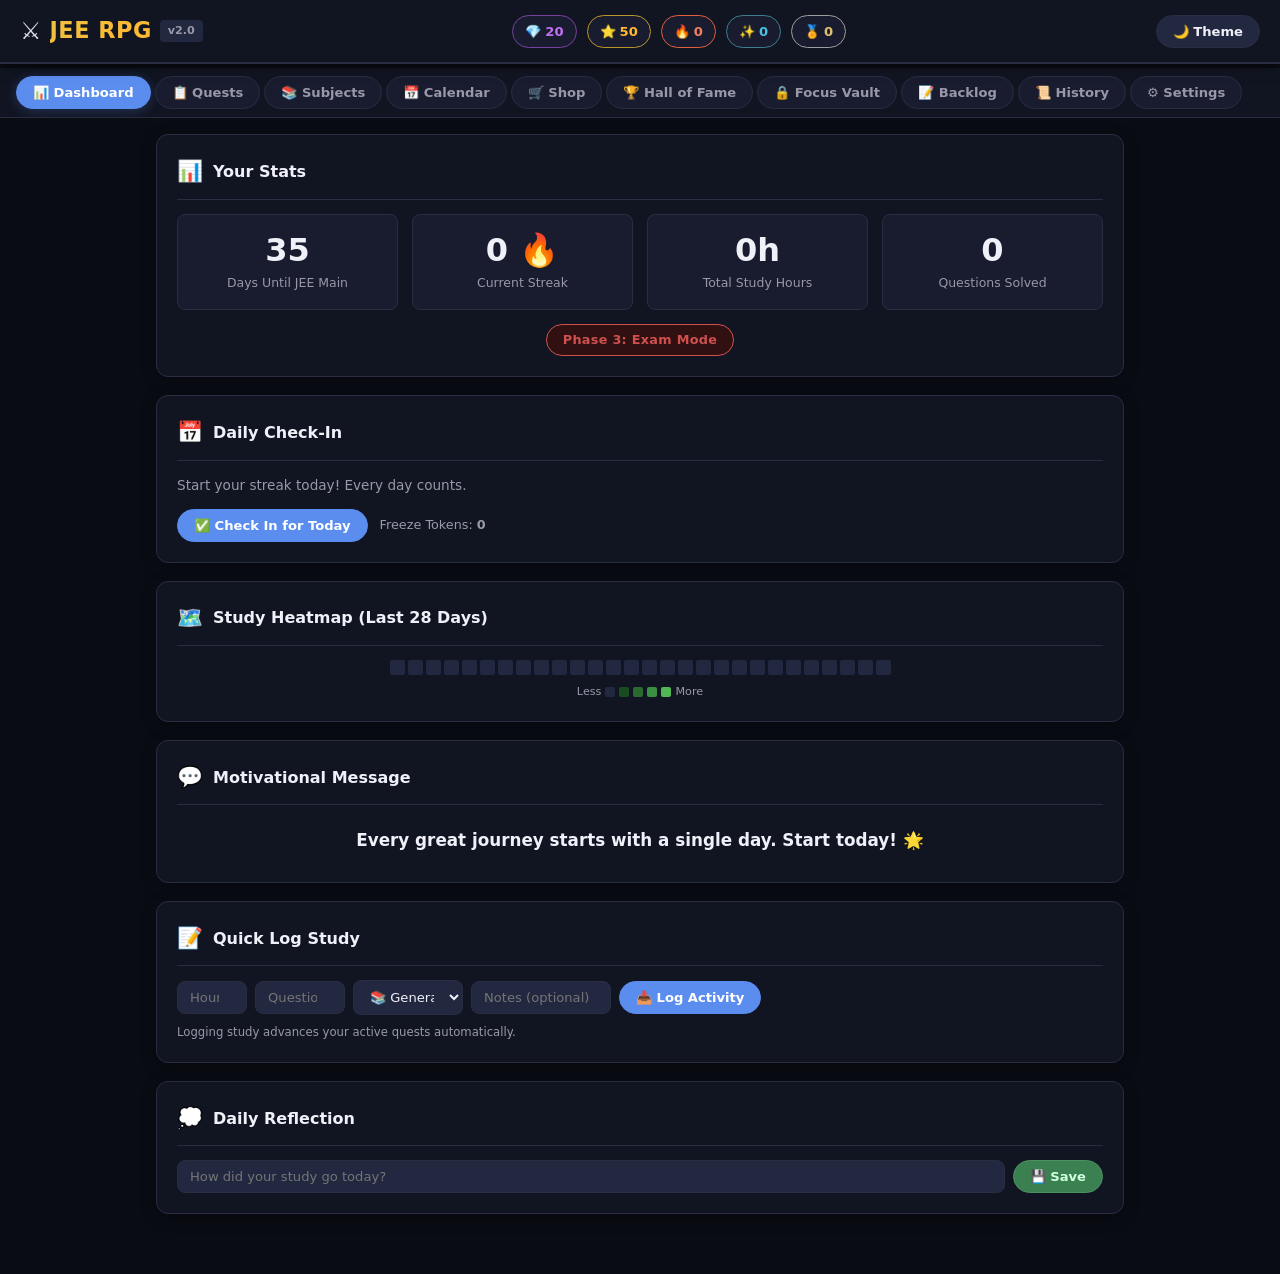
==== commit e156e920: "Add files via upload" ====
--- a/index.html
+++ b/index.html
@@ -3,677 +3,53 @@
 <head>
     <meta charset="UTF-8">
     <meta name="viewport" content="width=device-width, initial-scale=1.0">
-    <title>JEE RPG - Productivity System</title>
-    <style>
-        :root {
-            --bg: #0d0f1a;
-            --surface: #151829;
-            --surface2: #1c1f33;
-            --surface3: #242840;
-            --gold: #f0c040;
-            --gold-dim: #b8962c;
-            --gem: #c070f0;
-            --gem-dim: #7b3fa0;
-            --star: #ffb830;
-            --xp: #4ac0e0;
-            --text: #d8d8e0;
-            --text-dim: #9898a8;
-            --text-bright: #f0f0f8;
-            --danger: #e05555;
-            --success: #55c070;
-            --border: #2a2d42;
-            --accent: #5b8def;
-            --phase1: #e09050;
-            --phase2: #e06090;
-            --phase3: #d05050;
-            --radius: 12px;
-            --radius-sm: 8px;
-            --transition: 0.2s ease;
-            --font: 'Segoe UI', system-ui, -apple-system, sans-serif;
-            --shadow: 0 4px 24px rgba(0, 0, 0, 0.4);
-        }
-
-        * {
-            margin: 0;
-            padding: 0;
-            box-sizing: border-box;
-        }
-
-        body {
-            background: var(--bg);
-            color: var(--text);
-            font-family: var(--font);
-            min-height: 100vh;
-            line-height: 1.5;
-            -webkit-tap-highlight-color: transparent;
-            user-select: none;
-            -webkit-user-select: none;
-        }
-
-        ::-webkit-scrollbar {
-            width: 6px;
-            height: 6px;
-        }
-        ::-webkit-scrollbar-track {
-            background: var(--bg);
-        }
-        ::-webkit-scrollbar-thumb {
-            background: var(--surface3);
-            border-radius: 3px;
-        }
-
-        .header {
-            background: var(--surface);
-            border-bottom: 2px solid var(--border);
-            padding: 12px 16px;
-            position: sticky;
-            top: 0;
-            z-index: 100;
-            display: flex;
-            align-items: center;
-            justify-content: space-between;
-            flex-wrap: wrap;
-            gap: 8px;
-        }
-        .header-title {
-            font-size: 1.3rem;
-            font-weight: 800;
-            letter-spacing: 0.5px;
-            background: linear-gradient(135deg, var(--gold), #ffe08a);
-            -webkit-background-clip: text;
-            -webkit-text-fill-color: transparent;
-            background-clip: text;
-        }
-        .header-stats {
-            display: flex;
-            gap: 12px;
-            font-size: 0.9rem;
-            font-weight: 600;
-            flex-wrap: wrap;
-        }
-        .stat-badge {
-            background: var(--surface2);
-            border: 1px solid var(--border);
-            padding: 6px 12px;
-            border-radius: 20px;
-            display: flex;
-            align-items: center;
-            gap: 5px;
-            white-space: nowrap;
-            font-size: 0.85rem;
-        }
-        .stat-badge.gems {
-            border-color: var(--gem-dim);
-            color: var(--gem);
-        }
-        .stat-badge.stars {
-            border-color: var(--gold-dim);
-            color: var(--star);
-        }
-        .stat-badge.streak {
-            border-color: #e06040;
-            color: #f08060;
-        }
-        .stat-badge.xp {
-            border-color: #3a8090;
-            color: var(--xp);
-        }
-
-        .tab-nav {
-            display: flex;
-            gap: 4px;
-            padding: 8px 12px;
-            background: var(--surface);
-            border-bottom: 1px solid var(--border);
-            overflow-x: auto;
-            position: sticky;
-            top: 56px;
-            z-index: 99;
-            scrollbar-width: none;
-        }
-        .tab-nav::-webkit-scrollbar {
-            display: none;
-        }
-        .tab-btn {
-            padding: 8px 16px;
-            border-radius: 20px;
-            border: 1px solid var(--border);
-            background: var(--surface2);
-            color: var(--text-dim);
-            cursor: pointer;
-            font-size: 0.85rem;
-            font-weight: 600;
-            white-space: nowrap;
-            transition: var(--transition);
-            font-family: var(--font);
-        }
-        .tab-btn:hover {
-            border-color: var(--accent);
-            color: var(--text-bright);
-        }
-        .tab-btn.active {
-            background: var(--accent);
-            border-color: var(--accent);
-            color: #fff;
-        }
-
-        .main-content {
-            max-width: 900px;
-            margin: 0 auto;
-            padding: 16px;
-            display: flex;
-            flex-direction: column;
-            gap: 16px;
-            padding-bottom: 40px;
-        }
-        .tab-panel {
-            display: none;
-            flex-direction: column;
-            gap: 16px;
-        }
-        .tab-panel.active {
-            display: flex;
-        }
-
-        .card {
-            background: var(--surface);
-            border: 1px solid var(--border);
-            border-radius: var(--radius);
-            padding: 16px;
-            box-shadow: var(--shadow);
-        }
-        .card-header {
-            display: flex;
-            align-items: center;
-            gap: 8px;
-            margin-bottom: 12px;
-            font-weight: 700;
-            font-size: 1rem;
-            color: var(--text-bright);
-            border-bottom: 1px solid var(--border);
-            padding-bottom: 10px;
-        }
-        .card-header .icon {
-            font-size: 1.3rem;
-        }
-
-        .quest-item {
-            background: var(--surface2);
-            border: 1px solid var(--border);
-            border-radius: var(--radius-sm);
-            padding: 12px 14px;
-            margin-bottom: 8px;
-            display: flex;
-            align-items: center;
-            gap: 10px;
-            flex-wrap: wrap;
-            transition: var(--transition);
-            cursor: default;
-        }
-        .quest-item:hover {
-            border-color: #4a4d62;
-        }
-        .quest-item.completed {
-            opacity: 0.7;
-            border-color: var(--success);
-            background: #152520;
-        }
-        .quest-item.locked {
-            opacity: 0.5;
-            filter: grayscale(30%);
-        }
-        .quest-icon {
-            font-size: 1.5rem;
-            flex-shrink: 0;
-        }
-        .quest-info {
-            flex: 1;
-            min-width: 140px;
-        }
-        .quest-name {
-            font-weight: 700;
-            font-size: 0.9rem;
-            color: var(--text-bright);
-        }
-        .quest-desc {
-            font-size: 0.75rem;
-            color: var(--text-dim);
-        }
-        .quest-progress-bar {
-            width: 80px;
-            height: 8px;
-            background: var(--surface3);
-            border-radius: 4px;
-            overflow: hidden;
-            flex-shrink: 0;
-        }
-        .quest-progress-fill {
-            height: 100%;
-            background: linear-gradient(90deg, var(--accent), #7bb0ff);
-            border-radius: 4px;
-            transition: width 0.3s ease;
-        }
-        .quest-progress-fill.completed-fill {
-            background: linear-gradient(90deg, var(--success), #70e090);
-        }
-        .quest-reward {
-            font-weight: 700;
-            font-size: 0.8rem;
-            color: var(--gem);
-            flex-shrink: 0;
-            min-width: 40px;
-            text-align: right;
-        }
-        .quest-actions {
-            display: flex;
-            gap: 6px;
-            flex-shrink: 0;
-        }
-        .btn {
-            padding: 7px 14px;
-            border-radius: 18px;
-            border: 1px solid var(--border);
-            background: var(--surface3);
-            color: var(--text-bright);
-            cursor: pointer;
-            font-size: 0.8rem;
-            font-weight: 600;
-            transition: var(--transition);
-            font-family: var(--font);
-            white-space: nowrap;
-        }
-        .btn:hover {
-            background: #303550;
-            border-color: #5a5d78;
-        }
-        .btn.primary {
-            background: var(--accent);
-            border-color: var(--accent);
-            color: #fff;
-        }
-        .btn.primary:hover {
-            background: #6ea0f8;
-        }
-        .btn.success {
-            background: #3a8050;
-            border-color: #4a9060;
-            color: #d0ffe0;
-        }
-        .btn.danger {
-            background: #703030;
-            border-color: #804040;
-            color: #ffd0d0;
-        }
-        .btn.gold {
-            background: #5a4020;
-            border-color: #8a6030;
-            color: #ffe0a0;
-        }
-        .btn.small {
-            padding: 4px 10px;
-            font-size: 0.7rem;
-            border-radius: 12px;
-        }
-
-        .shop-item {
-            background: var(--surface2);
-            border: 1px solid var(--border);
-            border-radius: var(--radius-sm);
-            padding: 12px 14px;
-            margin-bottom: 8px;
-            display: flex;
-            align-items: center;
-            gap: 10px;
-            flex-wrap: wrap;
-        }
-        .shop-cost {
-            background: #3a2a10;
-            color: var(--star);
-            padding: 5px 10px;
-            border-radius: 14px;
-            font-weight: 700;
-            font-size: 0.8rem;
-            white-space: nowrap;
-        }
-
-        .badge-grid {
-            display: grid;
-            grid-template-columns: repeat(auto-fill, minmax(100px, 1fr));
-            gap: 10px;
-        }
-        .badge-item {
-            background: var(--surface2);
-            border: 1px solid var(--border);
-            border-radius: var(--radius-sm);
-            padding: 12px 8px;
-            text-align: center;
-            transition: var(--transition);
-        }
-        .badge-item.earned {
-            border-color: var(--gold-dim);
-            background: #1a1a10;
-        }
-        .badge-item.locked-badge {
-            opacity: 0.45;
-            filter: grayscale(60%);
-        }
-        .badge-icon {
-            font-size: 2rem;
-        }
-        .badge-name {
-            font-weight: 600;
-            font-size: 0.7rem;
-            margin-top: 4px;
-            color: var(--text-bright);
-        }
-
-        .ach-item {
-            background: var(--surface2);
-            border: 1px solid var(--border);
-            border-radius: var(--radius-sm);
-            padding: 10px 14px;
-            margin-bottom: 6px;
-            display: flex;
-            align-items: center;
-            gap: 10px;
-            flex-wrap: wrap;
-        }
-        .ach-item.earned {
-            border-color: var(--gem-dim);
-            background: #1a1025;
-        }
-
-        .widget-row {
-            display: grid;
-            grid-template-columns: repeat(auto-fit, minmax(180px, 1fr));
-            gap: 12px;
-        }
-        .widget {
-            background: var(--surface2);
-            border: 1px solid var(--border);
-            border-radius: var(--radius-sm);
-            padding: 14px;
-            text-align: center;
-        }
-        .widget-value {
-            font-size: 2rem;
-            font-weight: 800;
-            color: var(--text-bright);
-        }
-        .widget-label {
-            font-size: 0.75rem;
-            color: var(--text-dim);
-            margin-top: 2px;
-        }
-        .countdown-urgent {
-            color: #ff6060 !important;
-            animation: pulse 1.5s ease-in-out infinite;
-        }
-        @keyframes pulse {
-            0%,
-            100% {
-                opacity: 1;
-            }
-            50% {
-                opacity: 0.6;
-            }
-        }
-
-        .heatmap {
-            display: flex;
-            gap: 3px;
-            flex-wrap: wrap;
-            justify-content: center;
-        }
-        .heatmap-cell {
-            width: 14px;
-            height: 14px;
-            border-radius: 2px;
-            background: var(--surface3);
-            transition: var(--transition);
-        }
-        .heatmap-cell.h1 {
-            background: #1a4a20;
-        }
-        .heatmap-cell.h2 {
-            background: #2a6a30;
-        }
-        .heatmap-cell.h3 {
-            background: #3a9040;
-        }
-        .heatmap-cell.h4 {
-            background: #50b855;
-        }
-
-        .toast-container {
-            position: fixed;
-            top: 16px;
-            right: 16px;
-            z-index: 999;
-            display: flex;
-            flex-direction: column;
-            gap: 8px;
-            pointer-events: none;
-        }
-        .toast {
-            background: var(--surface);
-            border: 1px solid var(--gold-dim);
-            border-radius: var(--radius-sm);
-            padding: 10px 16px;
-            color: var(--text-bright);
-            font-weight: 600;
-            font-size: 0.85rem;
-            box-shadow: 0 8px 24px rgba(0, 0, 0, 0.5);
-            animation: slideIn 0.35s ease, fadeOut 0.4s 2.5s ease forwards;
-            pointer-events: auto;
-        }
-        @keyframes slideIn {
-            from {
-                transform: translateX(120%);
-                opacity: 0;
-            }
-            to {
-                transform: translateX(0);
-                opacity: 1;
-            }
-        }
-        @keyframes fadeOut {
-            to {
-                opacity: 0;
-                transform: translateY(-10px);
-            }
-        }
-
-        .timer-display {
-            font-size: 3rem;
-            font-weight: 800;
-            text-align: center;
-            font-variant-numeric: tabular-nums;
-            font-family: 'Courier New', monospace;
-            color: var(--text-bright);
-        }
-        .timer-controls {
-            display: flex;
-            gap: 8px;
-            justify-content: center;
-            flex-wrap: wrap;
-        }
-
-        .phase-badge {
-            display: inline-block;
-            padding: 4px 12px;
-            border-radius: 14px;
-            font-weight: 700;
-            font-size: 0.75rem;
-        }
-        .phase-1 {
-            background: #3a2010;
-            color: var(--phase1);
-            border: 1px solid #5a3020;
-        }
-        .phase-2 {
-            background: #301020;
-            color: var(--phase2);
-            border: 1px solid #502030;
-        }
-        .phase-3 {
-            background: #301010;
-            color: var(--phase3);
-            border: 1px solid #502020;
-        }
-
-        /* Modal */
-        .modal-overlay {
-            position: fixed;
-            top: 0;
-            left: 0;
-            width: 100%;
-            height: 100%;
-            background: rgba(0, 0, 0, 0.7);
-            z-index: 200;
-            display: flex;
-            align-items: center;
-            justify-content: center;
-            animation: fadeIn 0.2s ease;
-        }
-        @keyframes fadeIn {
-            from {
-                opacity: 0;
-            }
-            to {
-                opacity: 1;
-            }
-        }
-        .modal {
-            background: var(--surface);
-            border: 1px solid var(--border);
-            border-radius: var(--radius);
-            padding: 20px;
-            max-width: 500px;
-            width: 90%;
-            box-shadow: 0 12px 40px rgba(0, 0, 0, 0.6);
-        }
-        .modal h3 {
-            color: var(--text-bright);
-            margin-bottom: 12px;
-            font-size: 1.1rem;
-        }
-        .modal textarea {
-            width: 100%;
-            height: 200px;
-            background: var(--surface3);
-            border: 1px solid var(--border);
-            border-radius: var(--radius-sm);
-            color: var(--text-bright);
-            padding: 10px;
-            font-family: 'Courier New', monospace;
-            font-size: 0.8rem;
-            resize: vertical;
-            margin-bottom: 12px;
-        }
-        .modal-actions {
-            display: flex;
-            gap: 8px;
-            justify-content: flex-end;
-            flex-wrap: wrap;
-        }
-        .settings-row {
-            display: flex;
-            align-items: center;
-            gap: 8px;
-            margin-bottom: 8px;
-            flex-wrap: wrap;
-        }
-        .settings-row label {
-            font-weight: 600;
-            font-size: 0.85rem;
-            color: var(--text-dim);
-            min-width: 120px;
-        }
-        .settings-row input {
-            flex: 1;
-            min-width: 140px;
-            padding: 8px;
-            border-radius: 8px;
-            border: 1px solid var(--border);
-            background: var(--surface3);
-            color: var(--text-bright);
-            font-family: var(--font);
-        }
-
-        @media (max-width: 600px) {
-            .header {
-                padding: 8px 10px;
-            }
-            .header-title {
-                font-size: 1.1rem;
-            }
-            .header-stats {
-                gap: 6px;
-                font-size: 0.75rem;
-            }
-            .stat-badge {
-                padding: 4px 8px;
-                font-size: 0.7rem;
-            }
-            .tab-btn {
-                padding: 6px 10px;
-                font-size: 0.75rem;
-            }
-            .quest-item {
-                flex-direction: column;
-                align-items: flex-start;
-                gap: 6px;
-            }
-            .quest-actions {
-                align-self: flex-end;
-            }
-            .quest-progress-bar {
-                width: 100%;
-            }
-            .widget-row {
-                grid-template-columns: repeat(2, 1fr);
-                gap: 8px;
-            }
-            .widget-value {
-                font-size: 1.5rem;
-            }
-            .badge-grid {
-                grid-template-columns: repeat(3, 1fr);
-                gap: 6px;
-            }
-            .timer-display {
-                font-size: 2rem;
-            }
-        }
-    </style>
+    <title>JEE RPG — Productivity Operating System</title>
+    <link rel="stylesheet" href="css.css">
 </head>
-<body>
-
-    <div class="header">
-        <span class="header-title">⚔️ JEE RPG</span>
+<body data-theme="midnight-rpg">
+
+    <!-- ==================== HEADER ==================== -->
+    <header class="header">
+        <div class="header-brand">
+            <span class="header-logo">⚔️</span>
+            <span class="header-title">JEE RPG</span>
+            <span class="header-version">v2.0</span>
+        </div>
         <div class="header-stats">
             <span class="stat-badge gems" id="headerGems">💎 <span>20</span></span>
             <span class="stat-badge stars" id="headerStars">⭐ <span>50</span></span>
             <span class="stat-badge streak" id="headerStreak">🔥 <span>0</span></span>
             <span class="stat-badge xp" id="headerXP">✨ <span>0</span></span>
+            <span class="stat-badge reputation">🏅 <span id="headerReputation">0</span></span>
         </div>
-    </div>
-
-    <div class="tab-nav" id="tabNav">
+        <div class="header-actions">
+            <div class="theme-picker">
+                <button class="btn btn-theme" id="themeToggleBtn" title="Change Theme">🌙 Theme</button>
+                <div class="theme-dropdown" id="themeSwitcherDropdown"></div>
+            </div>
+        </div>
+    </header>
+
+    <!-- ==================== TAB NAVIGATION ==================== -->
+    <nav class="tab-nav" id="tabNav">
         <button class="tab-btn active" data-tab="dashboard">📊 Dashboard</button>
-        <button class="tab-btn" data-tab="quests">📋 Quest Board</button>
+        <button class="tab-btn" data-tab="quests">📋 Quests</button>
+        <button class="tab-btn" data-tab="subjects">📚 Subjects</button>
+        <button class="tab-btn" data-tab="calendar">📅 Calendar</button>
         <button class="tab-btn" data-tab="shop">🛒 Shop</button>
-        <button class="tab-btn" data-tab="achievements">🏆 Achieve</button>
-        <button class="tab-btn" data-tab="badges">🎖️ Badges</button>
-        <button class="tab-btn" data-tab="vault">🔒 Vault</button>
+        <button class="tab-btn" data-tab="hall">🏆 Hall of Fame</button>
+        <button class="tab-btn" data-tab="vault">🔒 Focus Vault</button>
+        <button class="tab-btn" data-tab="backlog">📝 Backlog</button>
+        <button class="tab-btn" data-tab="history">📜 History</button>
         <button class="tab-btn" data-tab="settings">⚙️ Settings</button>
-    </div>
-
-    <div class="main-content" id="mainContent">
-        <!-- Dashboard Panel -->
-        <div class="tab-panel active" id="panel-dashboard">
-            <div class="card">
+    </nav>
+
+    <!-- ==================== MAIN CONTENT ==================== -->
+    <main class="main-content" id="mainContent">
+
+        <!-- ===== DASHBOARD PANEL ===== -->
+        <section class="tab-panel active" id="panel-dashboard">
+            <div class="card card-stats">
                 <div class="card-header"><span class="icon">📊</span> Your Stats</div>
                 <div class="widget-row">
                     <div class="widget">
@@ -693,58 +69,67 @@
                         <div class="widget-label">Questions Solved</div>
                     </div>
                 </div>
-                <div style="margin-top:12px;text-align:center;">
+                <div class="phase-indicator">
                     <span class="phase-badge phase-1" id="phaseBadge">Phase 1: Foundation Recovery</span>
                 </div>
             </div>
 
-            <div class="card">
+            <div class="card card-checkin">
                 <div class="card-header"><span class="icon">📅</span> Daily Check-In</div>
-                <p style="font-size:0.85rem;color:var(--text-dim);margin-bottom:8px;" id="checkinMsg">
-                    Start your streak today! Every day counts.
-                </p>
-                <button class="btn primary" id="btnCheckIn" style="font-size:1rem;padding:10px 24px;">
-                    ✅ Check In for Today
-                </button>
-                <span style="margin-left:10px;font-size:0.8rem;color:var(--text-dim);" id="freezeInfo">
-                    Freeze Tokens: <strong>0</strong>
-                </span>
-            </div>
-
-            <div class="card">
+                <p class="checkin-msg" id="checkinMsg">Start your streak today! Every day counts.</p>
+                <div class="checkin-row">
+                    <button class="btn primary btn-checkin" id="btnCheckIn">✅ Check In for Today</button>
+                    <span class="freeze-info" id="freezeInfo">Freeze Tokens: <strong>0</strong></span>
+                </div>
+            </div>
+
+            <div class="card card-heatmap">
                 <div class="card-header"><span class="icon">🗺️</span> Study Heatmap (Last 28 Days)</div>
                 <div class="heatmap" id="heatmapContainer"></div>
-                <div style="display:flex;gap:4px;align-items:center;justify-content:center;margin-top:8px;font-size:0.7rem;color:var(--text-dim);">
-                    Less <span style="width:12px;height:12px;background:var(--surface3);border-radius:2px;"></span>
-                    <span style="width:12px;height:12px;background:#1a4a20;border-radius:2px;"></span>
-                    <span style="width:12px;height:12px;background:#2a6a30;border-radius:2px;"></span>
-                    <span style="width:12px;height:12px;background:#3a9040;border-radius:2px;"></span>
-                    <span style="width:12px;height:12px;background:#50b855;border-radius:2px;"></span> More
-                </div>
-            </div>
-
-            <div class="card">
+                <div class="heatmap-legend">
+                    <span>Less</span>
+                    <span class="legend-dot empty"></span>
+                    <span class="legend-dot h1"></span>
+                    <span class="legend-dot h2"></span>
+                    <span class="legend-dot h3"></span>
+                    <span class="legend-dot h4"></span>
+                    <span>More</span>
+                </div>
+            </div>
+
+            <div class="card card-motivation">
                 <div class="card-header"><span class="icon">💬</span> Motivational Message</div>
-                <p id="motivationalMsg" style="font-size:1rem;font-weight:600;color:var(--text-bright);">
-                    Every great journey starts with a single day. Start today!
-                </p>
-            </div>
-
-            <div class="card">
+                <p id="motivationalMsg">Every great journey starts with a single day. Start today!</p>
+            </div>
+
+            <div class="card card-log">
                 <div class="card-header"><span class="icon">📝</span> Quick Log Study</div>
-                <div style="display:flex;gap:8px;flex-wrap:wrap;align-items:center;">
-                    <input type="number" id="logHours" placeholder="Hours" min="0" max="12" step="0.5"
-                    style="width:70px;padding:8px;border-radius:8px;border:1px solid var(--border);background:var(--surface3);color:var(--text-bright);font-family:var(--font);">
-                    <input type="number" id="logQuestions" placeholder="Questions" min="0" max="500" step="1"
-                    style="width:90px;padding:8px;border-radius:8px;border:1px solid var(--border);background:var(--surface3);color:var(--text-bright);font-family:var(--font);">
+                <div class="log-row">
+                    <input type="number" id="logHours" placeholder="Hours" min="0" max="12" step="0.5" class="input-field" style="width:70px;">
+                    <input type="number" id="logQuestions" placeholder="Questions" min="0" max="500" step="1" class="input-field" style="width:90px;">
+                    <select id="logSubject" class="input-field" style="width:110px;">
+                        <option value="general">📚 General</option>
+                        <option value="physics">⚛️ Physics</option>
+                        <option value="chemistry">🧪 Chemistry</option>
+                        <option value="math">📐 Math</option>
+                    </select>
+                    <input type="text" id="logNotes" placeholder="Notes (optional)" class="input-field" style="width:140px;">
                     <button class="btn primary" id="btnLogStudy">📥 Log Activity</button>
                 </div>
-                <p style="font-size:0.7rem;color:var(--text-dim);margin-top:6px;">Logging study advances your active quests automatically.</p>
-            </div>
-        </div>
-
-        <!-- Quest Board Panel -->
-        <div class="tab-panel" id="panel-quests">
+                <p class="log-hint">Logging study advances your active quests automatically.</p>
+            </div>
+
+            <div class="card card-reflection">
+                <div class="card-header"><span class="icon">💭</span> Daily Reflection</div>
+                <div class="reflection-row">
+                    <input type="text" id="reflectionInput" placeholder="How did your study go today?" class="input-field" style="flex:1;">
+                    <button class="btn success" id="btnSaveReflection">💾 Save</button>
+                </div>
+            </div>
+        </section>
+
+        <!-- ===== QUESTS PANEL ===== -->
+        <section class="tab-panel" id="panel-quests">
             <div class="card">
                 <div class="card-header"><span class="icon">🔥</span> Daily Missions</div>
                 <div id="dailyQuestsContainer"></div>
@@ -761,16 +146,41 @@
                 <div class="card-header"><span class="icon">🔄</span> Recovery Quests</div>
                 <div id="recoveryQuestsContainer"></div>
             </div>
-            <div class="card" style="opacity:0.7;">
+            <div class="card card-completed">
                 <div class="card-header"><span class="icon">✅</span> Recently Completed</div>
                 <div id="completedQuestsContainer">
-                    <p style="font-size:0.8rem;color:var(--text-dim);">Complete quests to see them here!</p>
-                </div>
-            </div>
-        </div>
-
-        <!-- Shop Panel -->
-        <div class="tab-panel" id="panel-shop">
+                    <p class="empty-state-text">Complete quests to see them here!</p>
+                </div>
+            </div>
+        </section>
+
+        <!-- ===== SUBJECTS PANEL ===== -->
+        <section class="tab-panel" id="panel-subjects">
+            <div class="card">
+                <div class="card-header"><span class="icon">📚</span> Subject Progression</div>
+                <p class="section-desc">Track your mastery in each subject. Earn XP by logging study sessions.</p>
+                <div id="subjectsContainer"></div>
+            </div>
+        </section>
+
+        <!-- ===== CALENDAR PANEL ===== -->
+        <section class="tab-panel" id="panel-calendar">
+            <div class="card">
+                <div class="card-header">
+                    <span class="icon">📅</span> Study Calendar
+                    <div class="calendar-nav">
+                        <button class="btn small" id="btnPrevMonth">◀</button>
+                        <span id="calendarTitle" class="calendar-title-text">Loading...</span>
+                        <button class="btn small" id="btnNextMonth">▶</button>
+                    </div>
+                </div>
+                <div class="calendar-grid" id="calendarGrid"></div>
+                <p class="calendar-summary" id="calendarSummary"></p>
+            </div>
+        </section>
+
+        <!-- ===== SHOP PANEL ===== -->
+        <section class="tab-panel" id="panel-shop">
             <div class="card">
                 <div class="card-header"><span class="icon">🛒</span> Common Purchases (Breaks)</div>
                 <div id="shopCommonContainer"></div>
@@ -785,16 +195,16 @@
             </div>
             <div class="card">
                 <div class="card-header"><span class="icon">🛡️</span> Streak Protection</div>
-                <p style="font-size:0.85rem;color:var(--text-dim);margin-bottom:8px;">
-                    Freeze Tokens protect your streak when you miss a day. Max 3 stored.
-                </p>
-                <button class="btn gold" id="btnBuyFreeze">🛡️ Buy Freeze Token - 15 💎</button>
-                <span style="margin-left:10px;font-size:0.8rem;" id="shopFreezeInfo">Tokens: 0</span>
-            </div>
-        </div>
-
-        <!-- Achievements Panel -->
-        <div class="tab-panel" id="panel-achievements">
+                <p class="section-desc">Freeze Tokens protect your streak when you miss a day. Max 3 stored.</p>
+                <div class="freeze-row">
+                    <button class="btn gold" id="btnBuyFreeze">🛡️ Buy Freeze Token — 15 💎</button>
+                    <span id="shopFreezeInfo">Tokens: 0</span>
+                </div>
+            </div>
+        </section>
+
+        <!-- ===== HALL OF FAME PANEL ===== -->
+        <section class="tab-panel" id="panel-hall">
             <div class="card">
                 <div class="card-header"><span class="icon">📚</span> Study Achievements</div>
                 <div id="achStudyContainer"></div>
@@ -807,106 +217,144 @@
                 <div class="card-header"><span class="icon">🏆</span> Milestone Achievements</div>
                 <div id="achMilestoneContainer"></div>
             </div>
-        </div>
-
-        <!-- Badges Panel -->
-        <div class="tab-panel" id="panel-badges">
             <div class="card">
                 <div class="card-header"><span class="icon">🎖️</span> All Badges</div>
                 <div class="badge-grid" id="badgesContainer"></div>
             </div>
-        </div>
-
-        <!-- Vault / Timer Panel -->
-        <div class="tab-panel" id="panel-vault">
+            <div class="card">
+                <div class="card-header"><span class="icon">🏅</span> Productivity Rank</div>
+                <div id="rankDisplay"></div>
+            </div>
+        </section>
+
+        <!-- ===== FOCUS VAULT PANEL ===== -->
+        <section class="tab-panel" id="panel-vault">
             <div class="card">
                 <div class="card-header"><span class="icon">🔒</span> Focus Safe (Study Vault)</div>
-                <p style="font-size:0.85rem;color:var(--text-dim);margin-bottom:10px;">
-                    Lock in a study session. Earn <strong>1.5x bonus stars</strong> for completing timed sessions!
-                </p>
+                <p class="section-desc">Lock in a study session. Earn <strong>1.5x bonus stars</strong> for completing timed sessions!</p>
                 <div class="timer-display" id="timerDisplay">00:00</div>
-                <div class="timer-controls" style="margin-top:12px;">
-                    <button class="btn primary" id="btnTimer30">30 min</button>
-                    <button class="btn primary" id="btnTimer60">1 hour</button>
-                    <button class="btn primary" id="btnTimer120">2 hours</button>
-                    <button class="btn primary" id="btnTimer240">4 hours</button>
+                <div class="timer-controls">
+                    <button class="btn primary timer-preset-btn" id="btnTimer30">30 min</button>
+                    <button class="btn primary timer-preset-btn" id="btnTimer60">1 hour</button>
+                    <button class="btn primary timer-preset-btn" id="btnTimer120">2 hours</button>
+                    <button class="btn primary timer-preset-btn" id="btnTimer240">4 hours</button>
                     <button class="btn danger" id="btnTimerStop" style="display:none;">⏹ Stop</button>
                 </div>
-                <p id="timerStatus" style="text-align:center;margin-top:8px;font-size:0.8rem;color:var(--text-dim);">
-                    Select a duration to start a focused session.
-                </p>
+                <p class="timer-status" id="timerStatus">Select a duration to start a focused session.</p>
+            </div>
+            <div class="card">
+                <div class="card-header"><span class="icon">🍅</span> Pomodoro Timer</div>
+                <p class="section-desc">25-minute focused work sessions with automatic breaks.</p>
+                <div class="timer-controls">
+                    <button class="btn primary timer-preset-btn" id="btnPomodoro">🍅 25 min Work</button>
+                    <button class="btn primary timer-preset-btn" id="btnPomodoro50">🍅 50 min Work</button>
+                </div>
+                <p class="pomodoro-stats">🍅 Pomodoros completed: <strong id="pomodoroCount">0</strong></p>
             </div>
             <div class="card">
                 <div class="card-header"><span class="icon">🏅</span> Productivity Rank</div>
-                <div id="rankDisplay" style="text-align:center;">
-                    <p style="font-size:1.2rem;font-weight:700;color:var(--text-bright);">🥉 Bronze Scholar</p>
-                    <p style="font-size:0.8rem;color:var(--text-dim);">Earn XP to climb the ranks!</p>
-                    <div style="background:var(--surface3);border-radius:8px;height:10px;margin-top:8px;overflow:hidden;">
-                        <div id="rankProgressBar" style="height:100%;background:linear-gradient(90deg,#cd7f32,#e0a050);width:5%;border-radius:8px;"></div>
-                    </div>
-                    <p style="font-size:0.7rem;color:var(--text-dim);margin-top:4px;" id="rankProgressText">0 / 1000 XP</p>
-                </div>
-            </div>
-        </div>
-
-        <!-- Settings Panel -->
-        <div class="tab-panel" id="panel-settings">
+                <div id="rankDisplayVault"></div>
+            </div>
+        </section>
+
+        <!-- ===== BACKLOG PANEL ===== -->
+        <section class="tab-panel" id="panel-backlog">
+            <div class="card">
+                <div class="card-header"><span class="icon">📝</span> Backlog Tracker</div>
+                <p class="section-desc">Track pending chapters, topics, and tasks. Mark them complete to earn XP!</p>
+                <div class="backlog-add-row">
+                    <input type="text" id="backlogNameInput" placeholder="Task name..." class="input-field" style="flex:1;">
+                    <select id="backlogSubjectSelect" class="input-field" style="width:110px;">
+                        <option value="general">📚 General</option>
+                        <option value="physics">⚛️ Physics</option>
+                        <option value="chemistry">🧪 Chemistry</option>
+                        <option value="math">📐 Math</option>
+                    </select>
+                    <select id="backlogPrioritySelect" class="input-field" style="width:100px;">
+                        <option value="medium">Medium</option>
+                        <option value="high">High</option>
+                        <option value="low">Low</option>
+                    </select>
+                    <button class="btn primary" id="btnAddBacklog">➕ Add</button>
+                </div>
+            </div>
+            <div class="card">
+                <div class="card-header"><span class="icon">📋</span> Backlog Items</div>
+                <div id="backlogList"></div>
+            </div>
+        </section>
+
+        <!-- ===== HISTORY PANEL ===== -->
+        <section class="tab-panel" id="panel-history">
+            <div class="card">
+                <div class="card-header"><span class="icon">📜</span> Session History</div>
+                <p class="session-stats" id="sessionStats"></p>
+                <div id="sessionHistoryList"></div>
+            </div>
+            <div class="card">
+                <div class="card-header"><span class="icon">📊</span> Weekly Reports</div>
+                <div id="weeklyReportsList"></div>
+            </div>
+        </section>
+
+        <!-- ===== SETTINGS PANEL ===== -->
+        <section class="tab-panel" id="panel-settings">
             <div class="card">
                 <div class="card-header"><span class="icon">⚙️</span> Data Management</div>
-                <p style="font-size:0.85rem;color:var(--text-dim);margin-bottom:12px;">
-                    Export your progress to back it up, or import a previously saved state. 
-                    You can also reset everything and start fresh.
-                </p>
-                <div style="display:flex;gap:8px;flex-wrap:wrap;margin-bottom:16px;">
+                <p class="section-desc">Export your progress to back it up, or import a previously saved state. You can also reset everything.</p>
+                <div class="settings-actions">
                     <button class="btn primary" id="btnExport">📤 Export Save Data</button>
                     <button class="btn success" id="btnImportTrigger">📥 Import Save Data</button>
                     <button class="btn danger" id="btnReset">🗑️ Reset All Data</button>
                 </div>
-                <div class="settings-row" style="margin-top:12px;">
-                    <label>Auto-Save:</label>
-                    <span style="font-size:0.8rem;color:var(--success);">✅ Active (every action saved to browser)</span>
-                </div>
-                <div class="settings-row">
-                    <label>Storage Used:</label>
-                    <span style="font-size:0.8rem;color:var(--text-dim);" id="storageSize">Calculating...</span>
-                </div>
-            </div>
-
+                <div class="settings-info-row">
+                    <span class="settings-label">Auto-Save:</span>
+                    <span class="settings-value success-text">✅ Active (every action saved to browser)</span>
+                </div>
+                <div class="settings-info-row">
+                    <span class="settings-label">Storage Used:</span>
+                    <span class="settings-value" id="storageSize">Calculating...</span>
+                </div>
+            </div>
             <div class="card">
                 <div class="card-header"><span class="icon">📅</span> Exam Date Configuration</div>
                 <div class="settings-row">
                     <label>JEE Main Date:</label>
-                    <input type="date" id="examDateInput" style="width:auto;">
+                    <input type="date" id="examDateInput" class="input-field" style="width:auto;">
                     <button class="btn primary small" id="btnUpdateExamDate">Update</button>
                 </div>
-                <p style="font-size:0.7rem;color:var(--text-dim);margin-top:6px;">
-                    Changing the exam date will recalculate your phase and countdown.
-                </p>
-            </div>
-
+                <p class="settings-hint">Changing the exam date will recalculate your phase and countdown.</p>
+            </div>
             <div class="card">
                 <div class="card-header"><span class="icon">ℹ️</span> About JEE RPG</div>
-                <p style="font-size:0.85rem;color:var(--text-dim);line-height:1.6;">
-                    <strong>JEE RPG Productivity System</strong> v1.0<br>
+                <p class="about-text">
+                    <strong>JEE RPG Productivity Operating System</strong> v2.0<br><br>
                     A gamified study tracker designed for JEE aspirants.<br>
                     • Phase-based quests aligned with 7-month timeline<br>
                     • Earn gems 💎 & stars ⭐ through quests<br>
                     • Unlock achievements, badges, and ranks<br>
+                    • Subject leveling system with XP progression<br>
                     • Focus Safe with bonus star multiplier<br>
+                    • Pomodoro Timer with automatic breaks<br>
+                    • Backlog tracker for pending tasks<br>
+                    • Session history & weekly reports<br>
+                    • Study calendar with heatmap visualization<br>
+                    • Critical hit system for bonus XP<br>
+                    • Combo system for consecutive subject study<br>
                     • All data stored locally in your browser<br>
                     • Export/Import to transfer between devices
                 </p>
             </div>
-        </div>
-    </div>
-
-    <!-- Import Modal -->
+        </section>
+    </main>
+
+    <!-- ==================== IMPORT MODAL ==================== -->
     <div class="modal-overlay" id="importModal" style="display:none;">
         <div class="modal">
             <h3>📥 Import Save Data</h3>
-            <p style="font-size:0.8rem;color:var(--text-dim);margin-bottom:8px;">
-                Paste your previously exported save data below. 
-                <strong style="color:var(--danger);">This will overwrite your current progress!</strong>
+            <p class="modal-warning">
+                Paste your previously exported save data below.<br>
+                <strong class="danger-text">This will overwrite your current progress!</strong>
             </p>
             <textarea id="importDataText" placeholder="Paste your save data JSON here..."></textarea>
             <div class="modal-actions">
@@ -916,1151 +364,10 @@
         </div>
     </div>
 
-    <!-- Toast Container -->
+    <!-- ==================== TOAST CONTAINER ==================== -->
     <div class="toast-container" id="toastContainer"></div>
 
-    <script>
-        (function() {
-            // ==================== DATA DEFINITIONS ====================
-
-            let EXAM_DATE = new Date('2027-01-10T00:00:00');
-
-            const PHASES = [
-                { id: 1, name: 'Foundation Recovery', daysRemaining: 150, cssClass: 'phase-1', icon: '🏗️' },
-                { id: 2, name: 'Question Domination', daysRemaining: 60, cssClass: 'phase-2', icon: '⚔️' },
-                { id: 3, name: 'Exam Mode', daysRemaining: 0, cssClass: 'phase-3', icon: '🔥' },
-            ];
-
-            const SHOP_ITEMS = {
-                common: [
-                    { name: 'YouTube Short', cost: 3, icon: '📱', duration: '1 video', category: 'break' },
-                    { name: 'Telegram Scroll', cost: 3, icon: '💬', duration: '1 minute', category: 'break' },
-                    { name: 'Instagram Reel', cost: 3, icon: '📷', duration: '1 reel', category: 'break' },
-                    { name: 'Random Browsing', cost: 8, icon: '🌐', duration: '10 minutes', category: 'break' },
-                ],
-                entertainment: [
-                    { name: 'Cartoon Episode', cost: 10, icon: '📺', duration: '~20 minutes',
-                    category: 'entertainment' },
-                    { name: 'Anime Episode', cost: 12, icon: '🎬', duration: '~24 minutes', category: 'entertainment' },
-                    { name: 'YouTube Video', cost: 8, icon: '▶️', duration: '~10-15 minutes',
-                    category: 'entertainment' },
-                    { name: 'Gaming Session', cost: 25, icon: '🎮', duration: '30 minutes', category: 'entertainment' },
-                ],
-                premium: [
-                    { name: 'Movie Night', cost: 60, icon: '🎥', duration: 'full movie', category: 'premium',
-                        requiresStreak: 0 },
-                    { name: 'Half-Day Relaxation', cost: 100, icon: '🏖️', duration: '4-5 hours', category: 'premium',
-                        requiresStreak: 0 },
-                    { name: 'Favorite Food Treat', cost: 80, icon: '🍕', duration: 'meal time', category: 'premium',
-                        requiresStreak: 0 },
-                    { name: 'Weekend Off', cost: 250, icon: '🎉', duration: 'full day', category: 'premium',
-                        requiresStreak: 30 },
-                ],
-            };
-
-            const ACHIEVEMENTS = {
-                study: [
-                    { id: 'theory_complete', name: 'Theory Warrior', desc: 'Completed full theory lecture', reward: 2,
-                        icon: '📖', condition: 'theoryLectures', target: 1 },
-                    { id: 'notes_done', name: 'Note Ninja', desc: 'Finished chapter notes', reward: 2, icon: '📝',
-                        condition: 'notesCompleted', target: 1 },
-                    { id: 'revision_done', name: 'Revision Master', desc: 'Completed chapter revision', reward: 5,
-                        icon: '🔄', condition: 'revisionsDone', target: 1 },
-                    { id: 'dpp_complete', name: 'DPP Dominator', desc: 'Completed one full DPP', reward: 3, icon: '📋',
-                        condition: 'dppCompleted', target: 1 },
-                    { id: 'pyq_set_done', name: 'PYQ Pro', desc: 'Completed one PYQ set', reward: 5, icon: '📜',
-                        condition: 'pyqSetsDone', target: 1 },
-                    { id: 'questions_100', name: 'Century Club', desc: 'Solved 100 questions', reward: 10, icon: '💯',
-                        condition: 'questionsSolved', target: 100 },
-                ],
-                test: [
-                    { id: 'above_target', name: 'Target Crusher', desc: 'Scored above target', reward: 10, icon: '🎯',
-                        condition: 'testsAboveTarget', target: 1 },
-                    { id: 'score_improved', name: 'Rising Star', desc: 'Improved test score by 10%+', reward: 5,
-                        icon: '📈', condition: 'scoreImproved', target: 1 },
-                    { id: 'silly_mistakes_reduced', name: 'Careful Calculator',
-                        desc: 'Reduced silly mistakes by 50%', reward: 20, icon: '🧮', condition: 'sillyMistakesReduced',
-                        target: 1 },
-                    { id: 'mock_test_100', name: 'Mock Test Warrior', desc: 'Scored 100+ in mock test', reward: 15,
-                        icon: '⚔️', condition: 'mockTestOver100', target: 1 },
-                ],
-                milestone: [
-                    { id: 'hours_100', name: 'Dedicated Scholar', desc: '100 study hours completed', reward: 20,
-                        icon: '⏰', condition: 'totalStudyHours', target: 100 },
-                    { id: 'hours_500', name: 'Elite Aspirant', desc: '500 study hours completed', reward: 50,
-                        icon: '⚡', condition: 'totalStudyHours', target: 500 },
-                    { id: 'questions_1000', name: 'Problem Solving Legend', desc: '1000 questions solved', reward: 30,
-                        icon: '🧠', condition: 'questionsSolved', target: 1000 },
-                    { id: 'chapters_10', name: 'Chapter Conqueror', desc: '10 chapters completed', reward: 15,
-                        icon: '📚', condition: 'chaptersCompleted', target: 10 },
-                ],
-            };
-
-            const BADGES = [
-                { id: 'first_chapter', name: 'First Chapter Cleared', icon: '📖', condition: 'chaptersCompleted',
-                    target: 1, category: 'progress' },
-                { id: 'chapter_master_5', name: 'Chapter Collector', icon: '📚', condition: 'chaptersCompleted',
-                    target: 5, category: 'progress' },
-                { id: 'chapter_master_15', name: 'Syllabus Conqueror', icon: '🏆', condition: 'chaptersCompleted',
-                    target: 15, category: 'progress' },
-                { id: 'hours_100_badge', name: 'Century Hours', icon: '⏰', condition: 'totalStudyHours', target: 100,
-                    category: 'hours' },
-                { id: 'hours_500_badge', name: 'Dedication Demon', icon: '⚡', condition: 'totalStudyHours',
-                    target: 500, category: 'hours' },
-                { id: 'hours_1000_badge', name: 'Immortal Scholar', icon: '👑', condition: 'totalStudyHours',
-                    target: 1000, category: 'hours' },
-                { id: 'questions_1000_badge', name: 'Problem Solver', icon: '✏️', condition: 'questionsSolved',
-                    target: 1000, category: 'questions' },
-                { id: 'pyq_100', name: 'PYQ Pioneer', icon: '📜', condition: 'pyqsSolved', target: 100,
-                    category: 'questions' },
-                { id: 'mock_test_10', name: 'Mock Test Warrior', icon: '⚔️', condition: 'mockTestsGiven', target: 10,
-                    category: 'questions' },
-                { id: 'revision_master', name: 'Revision Master', icon: '🔄', condition: 'chaptersRevised',
-                    target: 30, category: 'skill' },
-                { id: 'streak_legend', name: 'Streak Legend', icon: '🔥', condition: 'maxStreak', target: 100,
-                    category: 'skill' },
-                { id: 'economy_master', name: 'Economy Master', icon: '💰', condition: 'starsEarned', target: 1000,
-                    category: 'skill' },
-            ];
-
-            const STREAK_BADGES = [
-                { days: 7, name: 'Weekly Warrior', icon: '🔥', gemReward: 10, starReward: 50 },
-                { days: 30, name: 'Monthly Master', icon: '⚡', gemReward: 30, starReward: 150, title: 'Consistent' },
-                { days: 60, name: 'Two-Month Titan', icon: '💪', gemReward: 60, starReward: 300 },
-                { days: 100, name: 'Century Champion', icon: '👑', gemReward: 100, starReward: 500,
-                    title: 'Unshakable' },
-                { days: 200, name: 'Legend of Consistency', icon: '🏅', gemReward: 200, starReward: 1000 },
-                { days: 365, name: 'Eternal Scholar', icon: '🌟', gemReward: 500, starReward: 2500,
-                    title: 'The Eternal' },
-            ];
-
-            const PRODUCTIVITY_RANKS = [
-                { name: 'Bronze Scholar', icon: '🥉', xpRequired: 1000, benefits: 'Basic themes unlocked',
-                    color: '#cd7f32' },
-                { name: 'Silver Scholar', icon: '🥈', xpRequired: 5000,
-                    benefits: 'Quest priority + 1 freeze token/week', color: '#c0c0c0' },
-                { name: 'Gold Scholar', icon: '🥇', xpRequired: 15000,
-                    benefits: 'Custom quest creation + 2 freeze tokens/week', color: '#ffd700' },
-                { name: 'Platinum Pro', icon: '💠', xpRequired: 35000, benefits: 'AI study plan + Priority support',
-                    color: '#e0e0ff' },
-                { name: 'Diamond Legend', icon: '💎', xpRequired: 70000,
-                    benefits: 'All features unlocked + Mentor mode', color: '#b0f0ff' },
-            ];
-
-            // ==================== GAME STATE ====================
-
-            const DEFAULT_STATE = {
-                gems: 20,
-                stars: 50,
-                xp: 0,
-                streak: 0,
-                maxStreak: 0,
-                lastCheckInDate: null,
-                freezeTokens: 0,
-                totalStudyHours: 0,
-                questionsSolved: 0,
-                chaptersCompleted: 0,
-                pyqsSolved: 0,
-                mockTestsGiven: 0,
-                chaptersRevised: 0,
-                starsEarned: 0,
-                theoryLectures: 0,
-                notesCompleted: 0,
-                revisionsDone: 0,
-                dppCompleted: 0,
-                pyqSetsDone: 0,
-                testsAboveTarget: 0,
-                scoreImproved: 0,
-                sillyMistakesReduced: 0,
-                mockTestOver100: 0,
-                unlockedAchievements: [],
-                unlockedBadges: [],
-                unlockedStreakBadges: [],
-                completedQuestIds: [],
-                questProgress: {},
-                purchasedItems: [],
-                dailyStudyHours: {},
-                prestigeLevel: 0,
-                prestigeBonuses: { xpBonus: 0, starDiscount: 0 },
-                studyHistory: {},
-                examDate: '2027-01-10',
-            };
-
-            let state = JSON.parse(JSON.stringify(DEFAULT_STATE));
-
-            function loadState() {
-                try {
-                    const saved = localStorage.getItem('jeeRpgState');
-                    if (saved) {
-                        const parsed = JSON.parse(saved);
-                        state = { ...JSON.parse(JSON.stringify(DEFAULT_STATE)), ...parsed };
-                        if (!state.studyHistory) state.studyHistory = {};
-                        if (!state.dailyStudyHours) state.dailyStudyHours = {};
-                        if (!state.questProgress) state.questProgress = {};
-                        if (!state.completedQuestIds) state.completedQuestIds = [];
-                        if (!state.unlockedAchievements) state.unlockedAchievements = [];
-                        if (!state.unlockedBadges) state.unlockedBadges = [];
-                        if (!state.unlockedStreakBadges) state.unlockedStreakBadges = [];
-                        if (!state.purchasedItems) state.purchasedItems = [];
-                        if (!state.prestigeBonuses) state.prestigeBonuses = { xpBonus: 0, starDiscount: 0 };
-                        if (state.examDate) {
-                            EXAM_DATE = new Date(state.examDate + 'T00:00:00');
-                        }
-                    }
-                } catch (e) {
-                    console.error('Failed to load state:', e);
-                }
-            }
-
-            function saveState() {
-                try {
-                    state.examDate = EXAM_DATE.toISOString().split('T')[0];
-                    localStorage.setItem('jeeRpgState', JSON.stringify(state));
-                    updateStorageSize();
-                } catch (e) {
-                    console.error('Failed to save state:', e);
-                    showToast('Failed to save! Storage may be full.', '⚠️');
-                }
-            }
-
-            function getDaysUntilExam() {
-                const now = new Date();
-                const diff = EXAM_DATE.getTime() - now.getTime();
-                return Math.max(0, Math.ceil(diff / (1000 * 60 * 60 * 24)));
-            }
-
-            function getCurrentPhase() {
-                const days = getDaysUntilExam();
-                if (days > 150) return PHASES[0];
-                if (days > 60) return PHASES[1];
-                return PHASES[2];
-            }
-
-            function getTodayKey() {
-                return new Date().toISOString().split('T')[0];
-            }
-
-            function updateStorageSize() {
-                try {
-                    const data = localStorage.getItem('jeeRpgState');
-                    if (data) {
-                        const sizeKB = (new Blob([data]).size / 1024).toFixed(1);
-                        document.getElementById('storageSize').textContent = sizeKB + ' KB';
-                    } else {
-                        document.getElementById('storageSize').textContent = '0 KB';
-                    }
-                } catch (e) {
-                    document.getElementById('storageSize').textContent = 'Unknown';
-                }
-            }
-
-            // ==================== EXPORT / IMPORT / RESET ====================
-
-            function exportData() {
-                try {
-                    const exportObj = {
-                        version: '1.0',
-                        exportDate: new Date().toISOString(),
-                        examDate: EXAM_DATE.toISOString().split('T')[0],
-                        state: JSON.parse(JSON.stringify(state)),
-                    };
-                    const jsonStr = JSON.stringify(exportObj, null, 2);
-                    const blob = new Blob([jsonStr], { type: 'application/json' });
-                    const url = URL.createObjectURL(blob);
-                    const a = document.createElement('a');
-                    a.href = url;
-                    a.download = 'jee-rpg-save-' + getTodayKey() + '.json';
-                    document.body.appendChild(a);
-                    a.click();
-                    document.body.removeChild(a);
-                    URL.revokeObjectURL(url);
-                    showToast('Save data exported successfully! 📤', '💾');
-                } catch (e) {
-                    console.error('Export failed:', e);
-                    showToast('Export failed. Please try again.', '⚠️');
-                }
-            }
-
-            function showImportModal() {
-                document.getElementById('importModal').style.display = 'flex';
-                document.getElementById('importDataText').value = '';
-                document.getElementById('importDataText').focus();
-            }
-
-            function hideImportModal() {
-                document.getElementById('importModal').style.display = 'none';
-            }
-
-            function importData() {
-                const text = document.getElementById('importDataText').value.trim();
-                if (!text) {
-                    showToast('Please paste your save data first.', '⚠️');
-                    return;
-                }
-                try {
-                    const imported = JSON.parse(text);
-                    if (!imported.state || typeof imported.state !== 'object') {
-                        throw new Error('Invalid save data format');
-                    }
-                    if (!confirm(
-                            '⚠️ This will overwrite ALL your current progress with the imported data. Are you sure?'
-                            )) {
-                        return;
-                    }
-                    // Backup current state first
-                    const backup = JSON.parse(JSON.stringify(state));
-                    try {
-                        state = { ...JSON.parse(JSON.stringify(DEFAULT_STATE)), ...imported.state };
-                        if (imported.examDate) {
-                            EXAM_DATE = new Date(imported.examDate + 'T00:00:00');
-                            state.examDate = imported.examDate;
-                        }
-                        // Ensure all nested objects exist
-                        if (!state.studyHistory) state.studyHistory = {};
-                        if (!state.dailyStudyHours) state.dailyStudyHours = {};
-                        if (!state.questProgress) state.questProgress = {};
-                        if (!state.completedQuestIds) state.completedQuestIds = [];
-                        if (!state.unlockedAchievements) state.unlockedAchievements = [];
-                        if (!state.unlockedBadges) state.unlockedBadges = [];
-                        if (!state.unlockedStreakBadges) state.unlockedStreakBadges = [];
-                        if (!state.purchasedItems) state.purchasedItems = [];
-                        if (!state.prestigeBonuses) state.prestigeBonuses = { xpBonus: 0, starDiscount: 0 };
-                        saveState();
-                        hideImportModal();
-                        refreshAll();
-                        showToast('Save data imported successfully! 📥', '✅');
-                    } catch (mergeError) {
-                        state = backup;
-                        saveState();
-                        throw mergeError;
-                    }
-                } catch (e) {
-                    console.error('Import failed:', e);
-                    showToast('Invalid save data. Please check the format.', '❌');
-                }
-            }
-
-            function resetAllData() {
-                if (!confirm(
-                        '🗑️ This will DELETE all your progress, quests, achievements, and settings. This cannot be undone. Are you absolutely sure?'
-                        )) {
-                    return;
-                }
-                if (!confirm('Final confirmation: Type "RESET" in the next dialog to proceed.') || prompt(
-                        'Type RESET to confirm:') !== 'RESET') {
-                    showToast('Reset cancelled.', '✅');
-                    return;
-                }
-                state = JSON.parse(JSON.stringify(DEFAULT_STATE));
-                EXAM_DATE = new Date('2027-01-10T00:00:00');
-                state.examDate = '2027-01-10';
-                saveState();
-                refreshAll();
-                document.getElementById('examDateInput').value = '2027-01-10';
-                showToast('All data has been reset. Fresh start! 🌟', '🗑️');
-            }
-
-            // ==================== QUEST GENERATION ====================
-
-            function getPhaseQuests() {
-                const phase = getCurrentPhase();
-                const allDailyQuests = [];
-                const allWeeklyQuests = [];
-                const allBossQuests = [];
-
-                if (phase.id === 1) {
-                    allDailyQuests.push(
-                        { id: 'p1_daily_theory', name: 'Theory Foundation',
-                            desc: 'Study theory for 2 weak topics', icon: '📖', target: 2, unit: 'topics',
-                            progressKey: 'p1_theory_topics', difficulty: 'medium', rewardGems: 3, rewardStars: 10,
-                            rewardXp: 30, type: 'daily' },
-                        { id: 'p1_daily_backlog', name: 'Backlog Slayer',
-                            desc: 'Complete 1 pending chapter backlog', icon: '📚', target: 1, unit: 'chapters',
-                            progressKey: 'p1_backlog_chapters', difficulty: 'hard', rewardGems: 8, rewardStars: 25,
-                            rewardXp: 60, type: 'daily' },
-                        { id: 'p1_daily_questions', name: 'Concept Check',
-                            desc: 'Solve 20 basic questions from weak chapters', icon: '✏️', target: 20,
-                            unit: 'questions', progressKey: 'p1_basic_questions', difficulty: 'easy', rewardGems: 2,
-                            rewardStars: 8, rewardXp: 15, type: 'daily' },
-                    );
-                    allWeeklyQuests.push(
-                        { id: 'p1_weekly_chapter', name: 'Chapter Completion',
-                            desc: 'Finish 2 full chapters from backlog', icon: '📚', target: 2, unit: 'chapters',
-                            progressKey: 'p1_weekly_chapters', difficulty: 'hard', rewardGems: 10, rewardStars: 40,
-                            rewardXp: 80, type: 'weekly' },
-                        { id: 'p1_weekly_notes', name: 'Note Compilation',
-                            desc: 'Create revision notes for 3 chapters', icon: '📝', target: 3, unit: 'chapters',
-                            progressKey: 'p1_weekly_notes', difficulty: 'medium', rewardGems: 5, rewardStars: 20,
-                            rewardXp: 40, type: 'weekly' },
-                    );
-                    allBossQuests.push(
-                        { id: 'p1_boss_backlog', name: 'Backlog Exterminator',
-                            desc: 'Clear ENTIRE backlog of one subject', icon: '🐉', target: 1, unit: 'subject',
-                            progressKey: 'p1_boss_subject', difficulty: 'boss', rewardGems: 25, rewardStars: 80,
-                            rewardXp: 150, type: 'boss', oneTime: true },
-                    );
-                } else if (phase.id === 2) {
-                    allDailyQuests.push(
-                        { id: 'p2_daily_pyq', name: 'PYQ Hunter', desc: 'Solve 15 PYQs from last 5 years',
-                            icon: '📜', target: 15, unit: 'pyqs', progressKey: 'p2_pyq_daily', difficulty: 'medium',
-                            rewardGems: 4, rewardStars: 15, rewardXp: 35, type: 'daily' },
-                        { id: 'p2_daily_mixed', name: 'Mixed Practice', desc: 'Solve 25 mixed-concept questions',
-                            icon: '🧩', target: 25, unit: 'questions', progressKey: 'p2_mixed_questions',
-                            difficulty: 'medium', rewardGems: 4, rewardStars: 15, rewardXp: 35, type: 'daily' },
-                        { id: 'p2_daily_timed', name: 'Timed Sprint', desc: 'Solve 10 questions in 15 minutes',
-                            icon: '⏱️', target: 10, unit: 'questions', progressKey: 'p2_timed_questions',
-                            difficulty: 'hard', rewardGems: 6, rewardStars: 20, rewardXp: 50, type: 'daily' },
-                    );
-                    allWeeklyQuests.push(
-                        { id: 'p2_weekly_pyq_set', name: 'PYQ Set Complete',
-                            desc: 'Complete full PYQ set of one chapter', icon: '📜', target: 1, unit: 'chapter_pyqs',
-                            progressKey: 'p2_weekly_pyq', difficulty: 'hard', rewardGems: 10, rewardStars: 35,
-                            rewardXp: 75, type: 'weekly' },
-                        { id: 'p2_weekly_accuracy', name: 'Accuracy Master',
-                            desc: 'Maintain 85%+ accuracy on 100 questions', icon: '🎯', target: 85, unit: 'percent',
-                            progressKey: 'p2_weekly_accuracy', difficulty: 'hard', rewardGems: 8, rewardStars: 30,
-                            rewardXp: 65, type: 'weekly' },
-                    );
-                    allBossQuests.push(
-                        { id: 'p2_boss_pyq_500', name: '500 PYQs Milestone', desc: 'Complete 500 PYQs total',
-                            icon: '🐉', target: 500, unit: 'pyqs', progressKey: 'p2_boss_pyq_total',
-                            difficulty: 'boss', rewardGems: 20, rewardStars: 70, rewardXp: 130, type: 'boss',
-                            oneTime: true },
-                    );
-                } else {
-                    allDailyQuests.push(
-                        { id: 'p3_daily_revision', name: 'Revision Cycle', desc: 'Revise 2 chapters completely',
-                            icon: '🔄', target: 2, unit: 'chapters', progressKey: 'p3_revision_chapters',
-                            difficulty: 'medium', rewardGems: 5, rewardStars: 18, rewardXp: 40, type: 'daily' },
-                        { id: 'p3_daily_error', name: 'Error Notebook', desc: 'Review and solve 5 past errors',
-                            icon: '📕', target: 5, unit: 'errors', progressKey: 'p3_errors_reviewed',
-                            difficulty: 'medium', rewardGems: 4, rewardStars: 15, rewardXp: 35, type: 'daily' },
-                        { id: 'p3_daily_formula', name: 'Formula Flash',
-                            desc: 'Revise all formulas from 3 chapters', icon: '⚡', target: 3, unit: 'chapters',
-                            progressKey: 'p3_formula_chapters', difficulty: 'easy', rewardGems: 2, rewardStars: 8,
-                            rewardXp: 20, type: 'daily' },
-                    );
-                    allWeeklyQuests.push(
-                        { id: 'p3_weekly_mock', name: 'Mock Test Warrior', desc: 'Give 2 full mock tests',
-                            icon: '📝', target: 2, unit: 'mock_tests', progressKey: 'p3_weekly_mocks',
-                            difficulty: 'hard', rewardGems: 12, rewardStars: 40, rewardXp: 90, type: 'weekly' },
-                        { id: 'p3_weekly_analysis', name: 'Post-Mortem Pro',
-                            desc: 'Analyze mock test errors thoroughly', icon: '🔍', target: 1, unit: 'analysis',
-                            progressKey: 'p3_weekly_analysis', difficulty: 'medium', rewardGems: 5, rewardStars: 20,
-                            rewardXp: 40, type: 'weekly' },
-                    );
-                    allBossQuests.push(
-                        { id: 'p3_boss_rank', name: 'Top Rank Simulation',
-                            desc: 'Score 200+ in mock test', icon: '👾', target: 200, unit: 'marks',
-                            progressKey: 'p3_boss_marks', difficulty: 'boss', rewardGems: 25, rewardStars: 90,
-                            rewardXp: 180, type: 'boss' },
-                        { id: 'p3_boss_full_syllabus', name: 'Full Syllabus Revision',
-                            desc: 'Complete one full syllabus revision cycle', icon: '🐉', target: 1,
-                            unit: 'full_revision', progressKey: 'p3_boss_revision', difficulty: 'boss',
-                            rewardGems: 30, rewardStars: 100, rewardXp: 200, type: 'boss', oneTime: true },
-                    );
-                }
-
-                return { daily: allDailyQuests, weekly: allWeeklyQuests, boss: allBossQuests };
-            }
-
-            function getRecoveryQuests() {
-                return [
-                    { id: 'recovery_low_day', name: 'Phoenix Rise', desc: 'Study 2 hours after a 0-hour day',
-                        icon: '🦅', target: 2, unit: 'hours', progressKey: 'recovery_phoenix', difficulty: 'medium',
-                        rewardGems: 5, rewardStars: 20, rewardXp: 40, type: 'recovery', triggerLowDay: true },
-                    { id: 'recovery_weak_topic', name: 'Weakness Warrior', desc: 'Spend 4 hours on weakest topic',
-                        icon: '💪', target: 4, unit: 'hours', progressKey: 'recovery_weakness',
-                    difficulty: 'hard', rewardGems: 10, rewardStars: 30, rewardXp: 65, type: 'recovery' },
-                    { id: 'recovery_backlog_sprint', name: 'Backlog Blitz',
-                        desc: 'Complete 3 pending tasks in one day', icon: '⚡', target: 3, unit: 'tasks',
-                        progressKey: 'recovery_blitz', difficulty: 'hard', rewardGems: 8, rewardStars: 25,
-                        rewardXp: 55, type: 'recovery' },
-                ];
-            }
-
-            // ==================== UI RENDERING ====================
-
-            function updateHeaderStats() {
-                document.querySelector('#headerGems span').textContent = state.gems;
-                document.querySelector('#headerStars span').textContent = state.stars;
-                document.querySelector('#headerStreak span').textContent = state.streak;
-                document.querySelector('#headerXP span').textContent = state.xp;
-                const shopFreezeInfo = document.getElementById('shopFreezeInfo');
-                if (shopFreezeInfo) shopFreezeInfo.textContent = 'Tokens: ' + state.freezeTokens;
-                const freezeInfo = document.getElementById('freezeInfo');
-                if (freezeInfo) freezeInfo.innerHTML = 'Freeze Tokens: <strong>' + state.freezeTokens + '</strong>';
-            }
-
-            function renderDashboard() {
-                const days = getDaysUntilExam();
-                const countdownEl = document.getElementById('countdownDisplay');
-                countdownEl.textContent = days;
-                if (days < 30) countdownEl.classList.add('countdown-urgent');
-                else countdownEl.classList.remove('countdown-urgent');
-
-                document.getElementById('streakDisplay').textContent = state.streak + ' 🔥';
-                document.getElementById('totalHoursDisplay').textContent = Math.round(state.totalStudyHours * 10) / 10 +
-                    'h';
-                document.getElementById('questionsDisplay').textContent = state.questionsSolved;
-
-                const phase = getCurrentPhase();
-                const phaseBadge = document.getElementById('phaseBadge');
-                phaseBadge.textContent = 'Phase ' + phase.id + ': ' + phase.name;
-                phaseBadge.className = 'phase-badge ' + phase.cssClass;
-
-                const today = getTodayKey();
-                const checkedInToday = state.lastCheckInDate === today;
-                const btnCheckIn = document.getElementById('btnCheckIn');
-                if (checkedInToday) {
-                    btnCheckIn.textContent = '✅ Checked In Today!';
-                    btnCheckIn.disabled = true;
-                    btnCheckIn.style.opacity = '0.6';
-                    document.getElementById('checkinMsg').textContent = 'Great job! Come back tomorrow.';
-                } else {
-                    btnCheckIn.textContent = '✅ Check In for Today';
-                    btnCheckIn.disabled = false;
-                    btnCheckIn.style.opacity = '1';
-                    document.getElementById('checkinMsg').textContent = state.streak === 0 ?
-                        'Start your streak today! Every day counts.' :
-                        'Keep your ' + state.streak + '-day streak going!';
-                }
-
-                updateMotivationalMessage();
-                renderHeatmap();
-                document.getElementById('examDateInput').value = EXAM_DATE.toISOString().split('T')[0];
-                updateStorageSize();
-            }
-
-            function updateMotivationalMessage() {
-                const msgEl = document.getElementById('motivationalMsg');
-                const streak = state.streak;
-                const todayHours = state.dailyStudyHours[getTodayKey()] || 0;
-                const days = getDaysUntilExam();
-
-                let msg;
-                if (streak >= 100) msg = 'LEGEND STATUS. You\'re unstoppable! 👑';
-                else if (streak >= 30) msg = 'You\'re in the top 5% of aspirants. Keep going! 💪';
-                else if (streak >= 7) msg = 'You\'ve built momentum. Don\'t break the chain! 🔥';
-                else if (streak < 3 && streak > 0) msg = 'Building momentum... Keep the chain alive! ⚡';
-                else msg = 'Every great journey starts with a single day. Start today! 🌟';
-
-                if (todayHours > 6) msg = 'Beast mode activated! Remember to take breaks. 🏋️';
-                if (days < 30) msg = 'Final sprint. Every minute counts now! 🏃';
-                if (todayHours < 0.5 && streak > 0) msg =
-                    'One small session today keeps the backlog away. 💪';
-
-                msgEl.textContent = msg;
-            }
-
-            function renderHeatmap() {
-                const container = document.getElementById('heatmapContainer');
-                const cells = [];
-                for (let i = 27; i >= 0; i--) {
-                    const d = new Date();
-                    d.setDate(d.getDate() - i);
-                    const key = d.toISOString().split('T')[0];
-                    const hours = state.dailyStudyHours[key] || 0;
-                    let cls = '';
-                    if (hours >= 6) cls = 'h4';
-                    else if (hours >= 4) cls = 'h3';
-                    else if (hours >= 2) cls = 'h2';
-                    else if (hours > 0) cls = 'h1';
-                    cells.push(
-                        `<span class="heatmap-cell ${cls}" title="${key}: ${hours}h" style="cursor:default;"></span>`);
-                }
-                container.innerHTML = cells.join('');
-            }
-
-            function renderQuests() {
-                const phaseQuests = getPhaseQuests();
-                const recoveryQuests = getRecoveryQuests();
-
-                renderQuestGroup('dailyQuestsContainer', phaseQuests.daily, 'daily');
-                renderQuestGroup('weeklyQuestsContainer', phaseQuests.weekly, 'weekly');
-                renderQuestGroup('bossQuestsContainer', phaseQuests.boss, 'boss');
-                renderQuestGroup('recoveryQuestsContainer', recoveryQuests, 'recovery');
-                renderCompletedQuests();
-            }
-
-            function renderQuestGroup(containerId, quests, type) {
-                const container = document.getElementById(containerId);
-                if (!container) return;
-                let html = '';
-                quests.forEach(q => {
-                    const progress = state.questProgress[q.progressKey] || 0;
-                    const completed = state.completedQuestIds.includes(q.id);
-                    const pct = Math.min(100, Math.round((progress / q.target) * 100));
-                    const locked = q.oneTime && completed;
-                    const cls = completed ? 'completed' : (locked ? 'locked' : '');
-                    html += `
-                <div class="quest-item ${cls}">
-                  <span class="quest-icon">${q.icon}</span>
-                  <div class="quest-info">
-                    <div class="quest-name">${q.name} ${completed ? '✓' : (locked ? '🔒' : '')}</div>
-                    <div class="quest-desc">${q.desc} • ${q.difficulty.toUpperCase()}</div>
-                  </div>
-                  <div class="quest-progress-bar">
-                    <div class="quest-progress-fill ${completed ? 'completed-fill' : ''}" style="width:${pct}%;"></div>
-                  </div>
-                  <span style="font-size:0.75rem;color:var(--text-dim);min-width:50px;text-align:center;">${progress}/${q.target} ${q.unit}</span>
-                  <span class="quest-reward">+${q.rewardGems}💎</span>
-                  <div class="quest-actions">
-                    ${!completed && !locked ? `<button class="btn small primary" onclick="addQuestProgress('${q.progressKey}', '${q.id}', '${q.target}', '${q.rewardGems}', '${q.rewardStars}', '${q.rewardXp}', '${q.unit}')">+1</button>` : ''}
-                    ${completed ? '<span style="color:var(--success);font-weight:700;">CLAIMED</span>' : ''}
-                  </div>
-                </div>`;
-                });
-                if (html === '') html =
-                    '<p style="font-size:0.8rem;color:var(--text-dim);text-align:center;">No quests available.</p>';
-                container.innerHTML = html;
-            }
-
-            function renderCompletedQuests() {
-                const container = document.getElementById('completedQuestsContainer');
-                const allQuests = [...getPhaseQuests().daily, ...getPhaseQuests().weekly, ...getPhaseQuests().boss, ...
-                    getRecoveryQuests()
-                ];
-                const completed = allQuests.filter(q => state.completedQuestIds.includes(q.id));
-                if (completed.length === 0) {
-                    container.innerHTML =
-                        '<p style="font-size:0.8rem;color:var(--text-dim);">Complete quests to see them here!</p>';
-                    return;
-                }
-                container.innerHTML = completed.slice(-8).reverse().map(q =>
-                    `<div class="quest-item completed" style="margin-bottom:4px;">
-                <span class="quest-icon">${q.icon}</span>
-                <div class="quest-info"><div class="quest-name">${q.name} ✓</div></div>
-                <span class="quest-reward">+${q.rewardGems}💎</span>
-              </div>`
-                ).join('');
-            }
-
-            function renderShop() {
-                renderShopGroup('shopCommonContainer', SHOP_ITEMS.common);
-                renderShopGroup('shopEntertainmentContainer', SHOP_ITEMS.entertainment);
-                renderShopGroup('shopPremiumContainer', SHOP_ITEMS.premium);
-            }
-
-            function renderShopGroup(containerId, items) {
-                const container = document.getElementById(containerId);
-                if (!container) return;
-                container.innerHTML = items.map(item => {
-                    const canAfford = state.stars >= item.cost;
-                    const streakReqMet = !item.requiresStreak || state.streak >= item.requiresStreak;
-                    const disabled = !canAfford || !streakReqMet;
-                    let reason = '';
-                    if (!canAfford) reason = 'Not enough stars';
-                    if (!streakReqMet) reason = 'Need ' + item.requiresStreak + '-day streak';
-                    return `
-                <div class="shop-item">
-                  <span style="font-size:1.5rem;">${item.icon}</span>
-                  <div style="flex:1;min-width:100px;">
-                    <div style="font-weight:700;font-size:0.9rem;color:var(--text-bright);">${item.name}</div>
-                    <div style="font-size:0.75rem;color:var(--text-dim);">${item.duration} • ${item.category}</div>
-                  </div>
-                  <span class="shop-cost">⭐ ${item.cost}</span>
-                  <button class="btn gold small" ${disabled ? 'disabled style="opacity:0.4;"' : ''}
-                    onclick="purchaseItem('${item.name}', ${item.cost}, '${item.icon}', '${item.duration}')"
-                    title="${reason}">
-                    🛒 Buy
-                  </button>
-                </div>`;
-                }).join('');
-            }
-
-            function renderAchievements() {
-                renderAchGroup('achStudyContainer', ACHIEVEMENTS.study);
-                renderAchGroup('achTestContainer', ACHIEVEMENTS.test);
-                renderAchGroup('achMilestoneContainer', ACHIEVEMENTS.milestone);
-            }
-
-            function renderAchGroup(containerId, achievements) {
-                const container = document.getElementById(containerId);
-                if (!container) return;
-                container.innerHTML = achievements.map(a => {
-                    const earned = state.unlockedAchievements.includes(a.id);
-                    const currentVal = state[a.condition] || 0;
-                    const pct = Math.min(100, Math.round((currentVal / a.target) * 100));
-                    return `
-                <div class="ach-item ${earned ? 'earned' : ''}">
-                  <span style="font-size:1.4rem;">${a.icon}</span>
-                  <div style="flex:1;">
-                    <div style="font-weight:700;font-size:0.85rem;color:var(--text-bright);">${a.name} ${earned ? '✅' : ''}</div>
-                    <div style="font-size:0.7rem;color:var(--text-dim);">${a.desc}</div>
-                    <div style="font-size:0.7rem;color:var(--text-dim);">Progress: ${Math.min(currentVal, a.target)}/${a.target}</div>
-                  </div>
-                  <span style="color:var(--gem);font-weight:700;font-size:0.85rem;">+${a.reward}💎</span>
-                </div>`;
-                }).join('');
-            }
-
-            function renderBadges() {
-                const container = document.getElementById('badgesContainer');
-                if (!container) return;
-                container.innerHTML = BADGES.map(b => {
-                    const earned = state.unlockedBadges.includes(b.id);
-                    const currentVal = state[b.condition] || 0;
-                    return `
-                <div class="badge-item ${earned ? 'earned' : 'locked-badge'}">
-                  <div class="badge-icon">${b.icon}</div>
-                  <div class="badge-name">${b.name}</div>
-                  <div style="font-size:0.6rem;color:var(--text-dim);">${earned ? 'Earned!' : currentVal + '/' + b.target}</div>
-                </div>`;
-                }).join('');
-            }
-
-            function renderRank() {
-                const xp = state.xp;
-                let currentRank = PRODUCTIVITY_RANKS[0];
-                let nextRank = PRODUCTIVITY_RANKS[1];
-                for (let i = PRODUCTIVITY_RANKS.length - 1; i >= 0; i--) {
-                    if (xp >= PRODUCTIVITY_RANKS[i].xpRequired) {
-                        currentRank = PRODUCTIVITY_RANKS[i];
-                        nextRank = PRODUCTIVITY_RANKS[i + 1] || null;
-                        break;
-                    }
-                }
-                const rankDisplay = document.getElementById('rankDisplay');
-                if (!rankDisplay) return;
-                const prevXp = currentRank.xpRequired;
-                const nextXp = nextRank ? nextRank.xpRequired : currentRank.xpRequired * 2;
-                const pct = Math.min(100, Math.round(((xp - prevXp) / (nextXp - prevXp)) * 100));
-                rankDisplay.innerHTML = `
-              <p style="font-size:1.2rem;font-weight:700;color:var(--text-bright);">${currentRank.icon} ${currentRank.name}</p>
-              <p style="font-size:0.8rem;color:var(--text-dim);">${currentRank.benefits}</p>
-              <div style="background:var(--surface3);border-radius:8px;height:10px;margin-top:8px;overflow:hidden;">
-                <div id="rankProgressBar" style="height:100%;background:${currentRank.color};width:${pct}%;border-radius:8px;"></div>
-              </div>
-              <p style="font-size:0.7rem;color:var(--text-dim);margin-top:4px;">${xp} / ${nextXp} XP ${nextRank ? '→ ' + nextRank.name : '(MAX)'}</p>
-            `;
-            }
-
-            function renderVault() {
-                const timerStatus = document.getElementById('timerStatus');
-                if (timerStatus) timerStatus.textContent = 'Select a duration to start a focused session.';
-                const timerDisplay = document.getElementById('timerDisplay');
-                if (timerDisplay) timerDisplay.textContent = '00:00';
-                const btnStop = document.getElementById('btnTimerStop');
-                if (btnStop) btnStop.style.display = 'none';
-                document.querySelectorAll('#btnTimer30, #btnTimer60, #btnTimer120, #btnTimer240').forEach(b => {
-                    if (b) b.style.display = 'inline-block';
-                });
-            }
-
-            // ==================== GAME ACTIONS ====================
-
-            function showToast(message, icon = '🎉') {
-                const container = document.getElementById('toastContainer');
-                const toast = document.createElement('div');
-                toast.className = 'toast';
-                toast.textContent = icon + ' ' + message;
-                container.appendChild(toast);
-                setTimeout(() => toast.remove(), 3000);
-            }
-
-            function addQuestProgress(progressKey, questId, targetStr, rewardGemsStr, rewardStarsStr, rewardXpStr,
-            unit) {
-                const target = parseInt(targetStr);
-                const rewardGems = parseInt(rewardGemsStr);
-                const rewardStars = parseInt(rewardStarsStr);
-                const rewardXp = parseInt(rewardXpStr);
-
-                if (state.completedQuestIds.includes(questId)) return;
-
-                if (!state.questProgress[progressKey]) state.questProgress[progressKey] = 0;
-                state.questProgress[progressKey] += 1;
-
-                if (state.questProgress[progressKey] >= target) {
-                    state.questProgress[progressKey] = target;
-                    state.completedQuestIds.push(questId);
-                    state.gems += rewardGems;
-                    state.stars += rewardStars;
-                    state.starsEarned += rewardStars;
-                    state.xp += rewardXp + Math.floor(rewardXp * state.prestigeBonuses.xpBonus / 100);
-                    showToast(`Quest Complete! +${rewardGems}💎 +${rewardStars}⭐ +${rewardXp}XP`, '✅');
-                } else {
-                    showToast(`Progress: ${state.questProgress[progressKey]}/${target} ${unit}`, '📋');
-                }
-                saveState();
-                refreshAll();
-            }
-
-            function purchaseItem(name, cost, icon, duration) {
-                if (state.stars < cost) {
-                    showToast('Not enough stars! Complete quests to earn more.', '⚠️');
-                    return;
-                }
-                state.stars -= cost;
-                state.purchasedItems.push({ name, cost, icon, duration, date: getTodayKey() });
-                showToast(`Purchased: ${icon} ${name} for ⭐${cost}! Enjoy your ${duration}.`, '🛒');
-                saveState();
-                refreshAll();
-            }
-
-            function checkIn() {
-                const today = getTodayKey();
-                if (state.lastCheckInDate === today) {
-                    showToast('Already checked in today! Come back tomorrow.', '📅');
-                    return;
-                }
-
-                const yesterday = new Date();
-                yesterday.setDate(yesterday.getDate() - 1);
-                const yesterdayKey = yesterday.toISOString().split('T')[0];
-
-                if (state.lastCheckInDate === yesterdayKey) {
-                    state.streak += 1;
-                } else if (state.lastCheckInDate && state.lastCheckInDate !== yesterdayKey && state.streak > 0) {
-                    if (state.freezeTokens > 0) {
-                        state.freezeTokens -= 1;
-                        state.streak += 1;
-                        showToast('Freeze token used! Streak protected. ❄️', '🛡️');
-                    } else {
-                        state.streak = 1;
-                        showToast('Streak reset. Start a new chain!', '🔄');
-                    }
-                } else {
-                    state.streak = 1;
-                }
-
-                state.lastCheckInDate = today;
-                if (state.streak > state.maxStreak) state.maxStreak = state.streak;
-
-                STREAK_BADGES.forEach(sb => {
-                    if (state.streak >= sb.days && !state.unlockedStreakBadges.includes(sb.days)) {
-                        state.unlockedStreakBadges.push(sb.days);
-                        state.gems += sb.gemReward;
-                        state.stars += sb.starReward;
-                        state.starsEarned += sb.starReward;
-                        state.xp += sb.gemReward * 3;
-                        showToast(`Streak Badge: ${sb.icon} ${sb.name}! +${sb.gemReward}💎 +${sb.starReward}⭐`,
-                            sb.icon);
-                    }
-                });
-
-                showToast(`Checked in! Streak: ${state.streak} days 🔥`, '✅');
-                saveState();
-                refreshAll();
-            }
-
-            function buyFreezeToken() {
-                if (state.gems < 15) {
-                    showToast('Not enough gems! Need 15💎.', '⚠️');
-                    return;
-                }
-                if (state.freezeTokens >= 3) {
-                    showToast('Max 3 freeze tokens stored!', '⚠️');
-                    return;
-                }
-                state.gems -= 15;
-                state.freezeTokens += 1;
-                showToast('Freeze Token purchased! 🛡️ Streak protected.', '🛡️');
-                saveState();
-                refreshAll();
-            }
-
-            function logStudy() {
-                const hoursInput = document.getElementById('logHours');
-                const questionsInput = document.getElementById('logQuestions');
-                const hours = parseFloat(hoursInput.value) || 0;
-                const questions = parseInt(questionsInput.value) || 0;
-
-                if (hours === 0 && questions === 0) {
-                    showToast('Enter study hours or questions solved.', '⚠️');
-                    return;
-                }
-
-                const today = getTodayKey();
-                state.totalStudyHours += hours;
-                state.questionsSolved += questions;
-                if (!state.dailyStudyHours[today]) state.dailyStudyHours[today] = 0;
-                state.dailyStudyHours[today] += hours;
-                state.xp += Math.floor(hours * 15 + questions * 0.5);
-
-                const allQuests = [...getPhaseQuests().daily, ...getPhaseQuests().weekly, ...getPhaseQuests().boss, ...
-                    getRecoveryQuests()
-                ];
-                allQuests.forEach(q => {
-                    if (state.completedQuestIds.includes(q.id)) return;
-                    const pk = q.progressKey;
-                    if (!state.questProgress[pk]) state.questProgress[pk] = 0;
-                    if (q.unit === 'hours' || q.unit === 'topics' || q.unit === 'chapters' || q.unit ===
-                        'subjects' || q.unit === 'chapter_pyqs' || q.unit === 'full_revision') {
-                        state.questProgress[pk] += hours;
-                    }
-                    if (q.unit === 'questions' || q.unit === 'pyqs' || q.unit === 'errors') {
-                        state.questProgress[pk] += questions;
-                    }
-                    if (state.questProgress[pk] >= q.target && !state.completedQuestIds.includes(q.id)) {
-                        state.questProgress[pk] = q.target;
-                        state.completedQuestIds.push(q.id);
-                        state.gems += q.rewardGems;
-                        state.stars += q.rewardStars;
-                        state.starsEarned += q.rewardStars;
-                        state.xp += q.rewardXp + Math.floor(q.rewardXp * state.prestigeBonuses.xpBonus / 100);
-                        showToast(`Quest auto-completed: ${q.name}! +${q.rewardGems}💎`, '✅');
-                    }
-                });
-
-                showToast(`Logged: ${hours}h study, ${questions} questions! +XP`, '📥');
-                hoursInput.value = '';
-                questionsInput.value = '';
-                saveState();
-                refreshAll();
-                checkAllAchievements();
-            }
-
-            function checkAllAchievements() {
-                let newUnlocks = false;
-                [...ACHIEVEMENTS.study, ...ACHIEVEMENTS.test, ...ACHIEVEMENTS.milestone].forEach(a => {
-                    if (state.unlockedAchievements.includes(a.id)) return;
-                    const val = state[a.condition] || 0;
-                    if (val >= a.target) {
-                        state.unlockedAchievements.push(a.id);
-                        state.gems += a.reward;
-                        state.xp += a.reward * 3;
-                        showToast(`Achievement: ${a.icon} ${a.name}! +${a.reward}💎`, '🏆');
-                        newUnlocks = true;
-                    }
-                });
-                BADGES.forEach(b => {
-                    if (state.unlockedBadges.includes(b.id)) return;
-                    const val = state[b.condition] || 0;
-                    if (val >= b.target) {
-                        state.unlockedBadges.push(b.id);
-                        state.xp += b.target;
-                        showToast(`Badge Earned: ${b.icon} ${b.name}!`, '🎖️');
-                        newUnlocks = true;
-                    }
-                });
-                if (newUnlocks) {
-                    saveState();
-                    refreshAll();
-                }
-            }
-
-            function updateExamDate() {
-                const input = document.getElementById('examDateInput');
-                const newDate = input.value;
-                if (!newDate) {
-                    showToast('Please select a valid date.', '⚠️');
-                    return;
-                }
-                const parsed = new Date(newDate + 'T00:00:00');
-                if (isNaN(parsed.getTime())) {
-                    showToast('Invalid date format.', '⚠️');
-                    return;
-                }
-                if (parsed < new Date()) {
-                    showToast('Exam date cannot be in the past!', '⚠️');
-                    return;
-                }
-                EXAM_DATE = parsed;
-                state.examDate = newDate;
-                saveState();
-                refreshAll();
-                showToast('Exam date updated! Recalculating phase... 📅', '✅');
-            }
-
-            // Timer functionality
-            let timerInterval = null;
-            let timerSeconds = 0;
-            let timerTotal = 0;
-            let timerBonusActive = false;
-
-            function startTimer(minutes) {
-                if (timerInterval) clearInterval(timerInterval);
-                timerTotal = minutes * 60;
-                timerSeconds = timerTotal;
-                timerBonusActive = true;
-                updateTimerDisplay();
-                document.getElementById('btnTimerStop').style.display = 'inline-block';
-                document.querySelectorAll('#btnTimer30, #btnTimer60, #btnTimer120, #btnTimer240').forEach(b => b.style
-                    .display = 'none');
-                document.getElementById('timerStatus').textContent =
-                    '🔒 Focus Safe active! Complete the session for bonus stars.';
-                timerInterval = setInterval(() => {
-                    timerSeconds--;
-                    updateTimerDisplay();
-                    if (timerSeconds <= 0) {
-                        completeTimer();
-                    }
-                }, 1000);
-            }
-
-            function stopTimer() {
-                if (timerInterval) clearInterval(timerInterval);
-                timerInterval = null;
-                const completed = timerTotal - timerSeconds;
-                const completedMin = Math.round(completed / 60);
-                if (completedMin >= 5 && timerBonusActive) {
-                    const bonusStars = Math.floor(completedMin * 1.5);
-                    state.stars += bonusStars;
-                    state.starsEarned += bonusStars;
-                    state.totalStudyHours += completedMin / 60;
-                    const today = getTodayKey();
-                    if (!state.dailyStudyHours[today]) state.dailyStudyHours[today] = 0;
-                    state.dailyStudyHours[today] += completedMin / 60;
-                    state.xp += Math.floor(completedMin * 1.2);
-                    showToast(`Focus session complete! +${bonusStars}⭐ (1.5x bonus!)`, '🔓');
-                } else if (completedMin > 0) {
-                    showToast('Session ended early. Partial credit earned.', '⏹️');
-                }
-                timerBonusActive = false;
-                timerSeconds = 0;
-                updateTimerDisplay();
-                document.getElementById('btnTimerStop').style.display = 'none';
-                document.querySelectorAll('#btnTimer30, #btnTimer60, #btnTimer120, #btnTimer240').forEach(b => b.style
-                    .display = 'inline-block');
-                document.getElementById('timerStatus').textContent = 'Select a duration to start a focused session.';
-                saveState();
-                refreshAll();
-            }
-
-            function completeTimer() {
-                if (timerInterval) clearInterval(timerInterval);
-                timerInterval = null;
-                const bonusStars = Math.floor((timerTotal / 60) * 1.5);
-                state.stars += bonusStars;
-                state.starsEarned += bonusStars;
-                state.totalStudyHours += timerTotal / 3600;
-                const today = getTodayKey();
-                if (!state.dailyStudyHours[today]) state.dailyStudyHours[today] = 0;
-                state.dailyStudyHours[today] += timerTotal / 3600;
-                state.xp += Math.floor((timerTotal / 60) * 1.2);
-                showToast(`Focus Safe complete! +${bonusStars}⭐ (1.5x bonus!) 🎉`, '🔓');
-                timerBonusActive = false;
-                timerSeconds = 0;
-                updateTimerDisplay();
-                document.getElementById('btnTimerStop').style.display = 'none';
-                document.querySelectorAll('#btnTimer30, #btnTimer60, #btnTimer120, #btnTimer240').forEach(b => b.style
-                    .display = 'inline-block');
-                document.getElementById('timerStatus').textContent = 'Great focus session! Select another to continue.';
-                saveState();
-                refreshAll();
-                checkAllAchievements();
-            }
-
-            function updateTimerDisplay() {
-                const mins = Math.floor(Math.abs(timerSeconds) / 60);
-                const secs = Math.abs(timerSeconds) % 60;
-                const display = document.getElementById('timerDisplay');
-                if (display) {
-                    display.textContent = String(mins).padStart(2, '0') + ':' + String(secs).padStart(2, '0');
-                }
-            }
-
-            // ==================== REFRESH ALL ====================
-
-            function refreshAll() {
-                updateHeaderStats();
-                const activePanel = document.querySelector('.tab-panel.active');
-                if (!activePanel) return;
-                const panelId = activePanel.id;
-                switch (panelId) {
-                    case 'panel-dashboard':
-                        renderDashboard();
-                        break;
-                    case 'panel-quests':
-                        renderQuests();
-                        break;
-                    case 'panel-shop':
-                        renderShop();
-                        break;
-                    case 'panel-achievements':
-                        renderAchievements();
-                        break;
-                    case 'panel-badges':
-                        renderBadges();
-                        break;
-                    case 'panel-vault':
-                        renderRank();
-                        renderVault();
-                        break;
-                    case 'panel-settings':
-                        updateStorageSize();
-                        document.getElementById('examDateInput').value = EXAM_DATE.toISOString().split('T')[0];
-                        break;
-                }
-            }
-
-            function switchTab(tabName) {
-                document.querySelectorAll('.tab-panel').forEach(p => p.classList.remove('active'));
-                document.querySelectorAll('.tab-btn').forEach(b => b.classList.remove('active'));
-                const panel = document.getElementById('panel-' + tabName);
-                if (panel) panel.classList.add('active');
-                const btn = document.querySelector(`[data-tab="${tabName}"]`);
-                if (btn) btn.classList.add('active');
-                refreshAll();
-            }
-
-            // ==================== EVENT BINDINGS ====================
-
-            document.getElementById('tabNav').addEventListener('click', function(e) {
-                const btn = e.target.closest('.tab-btn');
-                if (!btn) return;
-                const tab = btn.getAttribute('data-tab');
-                if (tab) switchTab(tab);
-            });
-
-            document.getElementById('btnCheckIn').addEventListener('click', checkIn);
-            document.getElementById('btnBuyFreeze').addEventListener('click', buyFreezeToken);
-            document.getElementById('btnLogStudy').addEventListener('click', logStudy);
-
-            document.getElementById('btnTimer30').addEventListener('click', () => startTimer(30));
-            document.getElementById('btnTimer60').addEventListener('click', () => startTimer(60));
-            document.getElementById('btnTimer120').addEventListener('click', () => startTimer(120));
-            document.getElementById('btnTimer240').addEventListener('click', () => startTimer(240));
-            document.getElementById('btnTimerStop').addEventListener('click', stopTimer);
-
-            document.getElementById('btnExport').addEventListener('click', exportData);
-            document.getElementById('btnImportTrigger').addEventListener('click', showImportModal);
-            document.getElementById('btnImportCancel').addEventListener('click', hideImportModal);
-            document.getElementById('btnImportConfirm').addEventListener('click', importData);
-            document.getElementById('btnReset').addEventListener('click', resetAllData);
-            document.getElementById('btnUpdateExamDate').addEventListener('click', updateExamDate);
-
-            // Close modal on overlay click
-            document.getElementById('importModal').addEventListener('click', function(e) {
-                if (e.target === this) hideImportModal();
-            });
-
-            // Global functions for onclick handlers
-            window.addQuestProgress = addQuestProgress;
-            window.purchaseItem = purchaseItem;
-
-            // ==================== INITIALIZATION ====================
-
-            function init() {
-                loadState();
-                updateHeaderStats();
-                renderDashboard();
-                renderShop();
-                renderAchievements();
-                renderBadges();
-                renderRank();
-                renderVault();
-                checkAllAchievements();
-                saveState();
-                document.getElementById('examDateInput').value = EXAM_DATE.toISOString().split('T')[0];
-                updateStorageSize();
-
-                setInterval(() => {
-                    if (document.getElementById('panel-dashboard').classList.contains('active')) {
-                        renderDashboard();
-                    }
-                }, 3600000);
-
-                console.log('⚔️ JEE RPG Productivity System initialized!');
-                console.log('📅 Days until JEE Main:', getDaysUntilExam());
-                console.log('📋 Current Phase:', getCurrentPhase().name);
-                console.log('💎 Gems:', state.gems, '⭐ Stars:', state.stars, '🔥 Streak:', state.streak);
-                console.log('💾 Data management: Export/Import available in Settings tab');
-            }
-
-            init();
-        })();
-    </script>
+    <!-- ==================== SCRIPTS ==================== -->
+    <script src="js.js"></script>
 </body>
-</html>
+</html>
--- a/css.css
+++ b/css.css
@@ -0,0 +1,992 @@
+/* ==================== CSS RESET & BASE ==================== */
+*,
+*::before,
+*::after {
+    margin: 0;
+    padding: 0;
+    box-sizing: border-box;
+}
+
+:root {
+    --font-main: 'Segoe UI', system-ui, -apple-system, BlinkMacSystemFont, 'Helvetica Neue', sans-serif;
+    --font-mono: 'Fira Code', 'Cascadia Code', 'Courier New', monospace;
+    --radius-xs: 4px;
+    --radius-sm: 8px;
+    --radius-md: 12px;
+    --radius-lg: 16px;
+    --radius-xl: 24px;
+    --transition-fast: 0.15s ease;
+    --transition-base: 0.25s ease;
+    --transition-slow: 0.4s cubic-bezier(0.25, 0.8, 0.25, 1.2);
+    --shadow-sm: 0 1px 3px rgba(0, 0, 0, 0.2);
+    --shadow-md: 0 4px 16px rgba(0, 0, 0, 0.3);
+    --shadow-lg: 0 8px 32px rgba(0, 0, 0, 0.5);
+    --shadow-glow: 0 0 20px rgba(100, 150, 255, 0.15);
+}
+
+body {
+    font-family: var(--font-main);
+    line-height: 1.6;
+    min-height: 100vh;
+    background-color: var(--bg);
+    color: var(--text);
+    -webkit-font-smoothing: antialiased;
+    -moz-osx-font-smoothing: grayscale;
+    overflow-x: hidden;
+}
+
+::-webkit-scrollbar {
+    width: 6px;
+    height: 6px;
+}
+::-webkit-scrollbar-track {
+    background: transparent;
+}
+::-webkit-scrollbar-thumb {
+    background: var(--surface3);
+    border-radius: 3px;
+}
+::-webkit-scrollbar-thumb:hover {
+    background: var(--border);
+}
+
+/* ==================== THEME VARIABLES ==================== */
+[data-theme="midnight-rpg"] {
+    --bg: #0a0c14;
+    --surface: #111522;
+    --surface2: #181c2e;
+    --surface3: #222840;
+    --gold: #f0c040;
+    --gold-dim: #b8962c;
+    --gem: #c070f0;
+    --gem-dim: #7b3fa0;
+    --star: #ffb830;
+    --xp: #4ac0e0;
+    --text: #d8d8e0;
+    --text-dim: #9898a8;
+    --text-bright: #f0f0f8;
+    --danger: #e05555;
+    --success: #55c070;
+    --border: #2a2d42;
+    --accent: #5b8def;
+    --accent-glow: rgba(91, 141, 239, 0.25);
+    --phase1: #e09050;
+    --phase2: #e06090;
+    --phase3: #d05050;
+    --phase1-bg: #3a2010;
+    --phase2-bg: #301020;
+    --phase3-bg: #301010;
+    --shadow-color: rgba(0, 0, 0, 0.5);
+}
+
+[data-theme="cyber-blue"] {
+    --bg: #050d1a;
+    --surface: #0a1628;
+    --surface2: #0f1f38;
+    --surface3: #142848;
+    --gold: #00e5ff;
+    --gold-dim: #0088aa;
+    --gem: #7c4dff;
+    --gem-dim: #4a2d99;
+    --star: #ffd740;
+    --xp: #00e5ff;
+    --text: #c0d0e0;
+    --text-dim: #7080a0;
+    --text-bright: #e0f0ff;
+    --danger: #ff4444;
+    --success: #00e676;
+    --border: #1a3050;
+    --accent: #2979ff;
+    --accent-glow: rgba(41, 121, 255, 0.3);
+    --phase1: #ff9100;
+    --phase2: #ff4081;
+    --phase3: #ff1744;
+    --phase1-bg: #2a1a00;
+    --phase2-bg: #2a0018;
+    --phase3-bg: #2a0008;
+    --shadow-color: rgba(0, 100, 200, 0.3);
+}
+
+[data-theme="emerald"] {
+    --bg: #0a120a;
+    --surface: #0f1a0f;
+    --surface2: #152818;
+    --surface3: #1c3020;
+    --gold: #b8d430;
+    --gold-dim: #7a9418;
+    --gem: #7c4dff;
+    --gem-dim: #4a2d99;
+    --star: #ffd740;
+    --xp: #4dd0e1;
+    --text: #c8d8c0;
+    --text-dim: #80a080;
+    --text-bright: #e0f0d8;
+    --danger: #e05555;
+    --success: #69f0ae;
+    --border: #1e3a20;
+    --accent: #00c853;
+    --accent-glow: rgba(0, 200, 83, 0.2);
+    --phase1: #ffb74d;
+    --phase2: #f06292;
+    --phase3: #ef5350;
+    --phase1-bg: #2a2000;
+    --phase2-bg: #2a0018;
+    --phase3-bg: #2a0008;
+    --shadow-color: rgba(0, 0, 0, 0.4);
+}
+
+[data-theme="crimson"] {
+    --bg: #140a0a;
+    --surface: #1e0f0f;
+    --surface2: #2a1515;
+    --surface3: #381c1c;
+    --gold: #ffab40;
+    --gold-dim: #c77a20;
+    --gem: #b388ff;
+    --gem-dim: #6a4c93;
+    --star: #ffd740;
+    --xp: #4dd0e1;
+    --text: #e0c8c8;
+    --text-dim: #a08080;
+    --text-bright: #ffe0e0;
+    --danger: #ef5350;
+    --success: #69f0ae;
+    --border: #3a2020;
+    --accent: #e53935;
+    --accent-glow: rgba(229, 57, 53, 0.3);
+    --phase1: #ff7043;
+    --phase2: #ec407a;
+    --phase3: #ef5350;
+    --phase1-bg: #2a1000;
+    --phase2-bg: #2a0018;
+    --phase3-bg: #2a0008;
+    --shadow-color: rgba(0, 0, 0, 0.5);
+}
+
+[data-theme="light"] {
+    --bg: #f5f5f8;
+    --surface: #ffffff;
+    --surface2: #f0f0f4;
+    --surface3: #e4e4ec;
+    --gold: #b8860b;
+    --gold-dim: #8a6300;
+    --gem: #7b1fa2;
+    --gem-dim: #4a148c;
+    --star: #f57c00;
+    --xp: #0288d1;
+    --text: #2a2a30;
+    --text-dim: #6a6a78;
+    --text-bright: #0a0a18;
+    --danger: #c62828;
+    --success: #2e7d32;
+    --border: #d0d0dc;
+    --accent: #1565c0;
+    --accent-glow: rgba(21, 101, 192, 0.15);
+    --phase1: #e65100;
+    --phase2: #c62828;
+    --phase3: #b71c1c;
+    --phase1-bg: #fff3e0;
+    --phase2-bg: #fce4ec;
+    --phase3-bg: #ffebee;
+    --shadow-color: rgba(0, 0, 0, 0.08);
+}
+
+/* ==================== LAYOUT ==================== */
+.header {
+    background: var(--surface);
+    border-bottom: 2px solid var(--border);
+    padding: 12px 20px;
+    display: flex;
+    align-items: center;
+    justify-content: space-between;
+    flex-wrap: wrap;
+    gap: 12px;
+    position: sticky;
+    top: 0;
+    z-index: 100;
+    box-shadow: 0 2px 12px var(--shadow-color);
+}
+
+.header-brand {
+    display: flex;
+    align-items: center;
+    gap: 8px;
+}
+
+.header-logo {
+    font-size: 1.5rem;
+}
+
+.header-title {
+    font-size: 1.4rem;
+    font-weight: 800;
+    letter-spacing: 0.5px;
+    background: linear-gradient(135deg, var(--gold), var(--star));
+    -webkit-background-clip: text;
+    -webkit-text-fill-color: transparent;
+    background-clip: text;
+}
+
+.header-version {
+    font-size: 0.7rem;
+    color: var(--text-dim);
+    background: var(--surface3);
+    padding: 2px 8px;
+    border-radius: var(--radius-xs);
+    font-weight: 600;
+}
+
+.header-stats {
+    display: flex;
+    gap: 10px;
+    flex-wrap: wrap;
+    align-items: center;
+}
+
+.stat-badge {
+    background: var(--surface2);
+    border: 1px solid var(--border);
+    padding: 5px 12px;
+    border-radius: 20px;
+    font-size: 0.82rem;
+    font-weight: 600;
+    display: flex;
+    align-items: center;
+    gap: 4px;
+    white-space: nowrap;
+    transition: var(--transition-base);
+}
+.stat-badge:hover {
+    border-color: var(--accent);
+    transform: translateY(-1px);
+}
+.stat-badge.gems { border-color: var(--gem-dim); color: var(--gem); }
+.stat-badge.stars { border-color: var(--gold-dim); color: var(--star); }
+.stat-badge.streak { border-color: #e06040; color: #f08060; }
+.stat-badge.xp { border-color: #3a8090; color: var(--xp); }
+.stat-badge.reputation { border-color: #9e9e9e; color: #e0c070; }
+
+.header-actions {
+    display: flex;
+    align-items: center;
+}
+
+.theme-picker {
+    position: relative;
+}
+
+.btn-theme {
+    background: var(--surface2);
+    border: 1px solid var(--border);
+    padding: 6px 14px;
+    border-radius: 20px;
+    cursor: pointer;
+    font-size: 0.8rem;
+    font-weight: 600;
+    color: var(--text-bright);
+    transition: var(--transition-base);
+}
+.btn-theme:hover {
+    background: var(--surface3);
+    border-color: var(--accent);
+}
+
+.theme-dropdown {
+    position: absolute;
+    top: 110%;
+    right: 0;
+    background: var(--surface);
+    border: 1px solid var(--border);
+    border-radius: var(--radius-sm);
+    padding: 6px;
+    min-width: 200px;
+    box-shadow: var(--shadow-lg);
+    z-index: 250;
+    display: none;
+    flex-direction: column;
+    gap: 2px;
+}
+.theme-dropdown.visible {
+    display: flex;
+}
+.theme-option {
+    display: flex;
+    align-items: center;
+    gap: 8px;
+    padding: 8px 12px;
+    border-radius: var(--radius-sm);
+    background: transparent;
+    border: none;
+    color: var(--text);
+    font-size: 0.85rem;
+    cursor: pointer;
+    font-family: var(--font-main);
+    transition: var(--transition-fast);
+}
+.theme-option:hover {
+    background: var(--surface2);
+}
+.theme-option.active {
+    background: var(--surface3);
+    font-weight: 600;
+    color: var(--text-bright);
+}
+.theme-dot {
+    width: 14px;
+    height: 14px;
+    border-radius: 50%;
+    display: inline-block;
+    border: 1px solid rgba(255,255,255,0.3);
+}
+.theme-midnight-rpg { background: #0a0c14; border-color: #5b8def; }
+.theme-cyber-blue { background: #050d1a; border-color: #00e5ff; }
+.theme-emerald { background: #0a120a; border-color: #00c853; }
+.theme-crimson { background: #140a0a; border-color: #e53935; }
+.theme-light { background: #f5f5f8; border-color: #1565c0; }
+
+/* Tab Navigation */
+.tab-nav {
+    display: flex;
+    gap: 4px;
+    padding: 8px 16px;
+    background: var(--surface);
+    border-bottom: 1px solid var(--border);
+    overflow-x: auto;
+    position: sticky;
+    top: 68px;
+    z-index: 99;
+    scrollbar-width: none;
+    -ms-overflow-style: none;
+}
+.tab-nav::-webkit-scrollbar {
+    display: none;
+}
+.tab-btn {
+    padding: 8px 16px;
+    border-radius: 20px;
+    border: 1px solid var(--border);
+    background: var(--surface2);
+    color: var(--text-dim);
+    cursor: pointer;
+    font-size: 0.82rem;
+    font-weight: 600;
+    white-space: nowrap;
+    transition: all var(--transition-base);
+    font-family: var(--font-main);
+}
+.tab-btn:hover {
+    border-color: var(--accent);
+    color: var(--text-bright);
+    background: var(--surface3);
+}
+.tab-btn.active {
+    background: var(--accent);
+    border-color: var(--accent);
+    color: #fff;
+    box-shadow: 0 2px 12px var(--accent-glow);
+}
+
+/* Main Content */
+.main-content {
+    max-width: 1000px;
+    margin: 0 auto;
+    padding: 20px 16px 60px;
+    display: flex;
+    flex-direction: column;
+    gap: 18px;
+}
+.tab-panel {
+    display: none;
+    flex-direction: column;
+    gap: 18px;
+}
+.tab-panel.active {
+    display: flex;
+}
+
+/* Cards */
+.card {
+    background: var(--surface);
+    border: 1px solid var(--border);
+    border-radius: var(--radius-md);
+    padding: 20px;
+    box-shadow: var(--shadow-md);
+    transition: box-shadow var(--transition-base);
+}
+.card:hover {
+    box-shadow: var(--shadow-lg);
+}
+.card-header {
+    display: flex;
+    align-items: center;
+    gap: 10px;
+    margin-bottom: 14px;
+    font-weight: 700;
+    font-size: 1rem;
+    color: var(--text-bright);
+    border-bottom: 1px solid var(--border);
+    padding-bottom: 10px;
+}
+.card-header .icon {
+    font-size: 1.3rem;
+}
+
+/* Widgets */
+.widget-row {
+    display: grid;
+    grid-template-columns: repeat(auto-fit, minmax(160px, 1fr));
+    gap: 14px;
+}
+.widget {
+    background: var(--surface2);
+    border: 1px solid var(--border);
+    border-radius: var(--radius-sm);
+    padding: 16px;
+    text-align: center;
+    transition: var(--transition-base);
+}
+.widget:hover {
+    border-color: var(--accent);
+    transform: translateY(-2px);
+}
+.widget-value {
+    font-size: 2rem;
+    font-weight: 800;
+    color: var(--text-bright);
+    line-height: 1.2;
+}
+.widget-label {
+    font-size: 0.78rem;
+    color: var(--text-dim);
+    margin-top: 4px;
+}
+.countdown-urgent {
+    color: #ff6060 !important;
+    animation: pulse 1.5s ease-in-out infinite;
+}
+@keyframes pulse {
+    0%, 100% { opacity: 1; }
+    50% { opacity: 0.6; }
+}
+
+/* Phase Badge */
+.phase-indicator {
+    margin-top: 14px;
+    text-align: center;
+}
+.phase-badge {
+    display: inline-block;
+    padding: 5px 16px;
+    border-radius: 20px;
+    font-weight: 700;
+    font-size: 0.8rem;
+    letter-spacing: 0.3px;
+}
+.phase-1 { background: var(--phase1-bg); color: var(--phase1); border: 1px solid var(--phase1); }
+.phase-2 { background: var(--phase2-bg); color: var(--phase2); border: 1px solid var(--phase2); }
+.phase-3 { background: var(--phase3-bg); color: var(--phase3); border: 1px solid var(--phase3); }
+
+/* Check-in */
+.checkin-msg { font-size: 0.85rem; color: var(--text-dim); margin-bottom: 12px; }
+.checkin-row { display: flex; align-items: center; gap: 12px; flex-wrap: wrap; }
+.btn-checkin { padding: 10px 20px; font-size: 1rem; }
+.freeze-info { font-size: 0.8rem; color: var(--text-dim); }
+
+/* Heatmap */
+.heatmap { display: flex; gap: 3px; flex-wrap: wrap; justify-content: center; margin-bottom: 8px; }
+.heatmap-cell { width: 15px; height: 15px; border-radius: 2px; background: var(--surface3); transition: background var(--transition-base); }
+.heatmap-cell.h1 { background: #1a4a20; }
+.heatmap-cell.h2 { background: #2a6a30; }
+.heatmap-cell.h3 { background: #3a9040; }
+.heatmap-cell.h4 { background: #50b855; }
+.heatmap-legend { display: flex; gap: 4px; align-items: center; justify-content: center; font-size: 0.7rem; color: var(--text-dim); }
+.legend-dot { width: 10px; height: 10px; border-radius: 2px; }
+.legend-dot.empty { background: var(--surface3); }
+.legend-dot.h1 { background: #1a4a20; }
+.legend-dot.h2 { background: #2a6a30; }
+.legend-dot.h3 { background: #3a9040; }
+.legend-dot.h4 { background: #50b855; }
+
+/* Motivational */
+.card-motivation p { font-size: 1.05rem; font-weight: 600; color: var(--text-bright); text-align: center; padding: 8px 0; }
+
+/* Log Study */
+.log-row { display: flex; gap: 8px; flex-wrap: wrap; align-items: center; }
+.log-hint { font-size: 0.73rem; color: var(--text-dim); margin-top: 8px; }
+
+/* Reflection */
+.reflection-row { display: flex; gap: 8px; }
+
+/* Quests */
+.quest-item {
+    background: var(--surface2);
+    border: 1px solid var(--border);
+    border-radius: var(--radius-sm);
+    padding: 14px;
+    margin-bottom: 8px;
+    display: flex;
+    align-items: center;
+    gap: 12px;
+    flex-wrap: wrap;
+    transition: all var(--transition-base);
+    position: relative;
+    overflow: hidden;
+}
+.quest-item:hover {
+    border-color: #4a4d62;
+    box-shadow: var(--shadow-sm);
+}
+.quest-item.completed {
+    opacity: 0.7;
+    border-color: var(--success);
+    background: rgba(85, 192, 112, 0.08);
+}
+.quest-item.locked {
+    opacity: 0.5;
+    filter: grayscale(30%);
+}
+.quest-icon { font-size: 1.6rem; flex-shrink: 0; }
+.quest-info { flex: 1; min-width: 140px; }
+.quest-name { font-weight: 700; font-size: 0.9rem; color: var(--text-bright); }
+.quest-desc { font-size: 0.75rem; color: var(--text-dim); }
+.difficulty-tag { font-size: 0.65rem; font-weight: 700; padding: 2px 6px; border-radius: 4px; background: rgba(255,255,255,0.1); }
+.difficulty-easy { color: #4caf50; }
+.difficulty-medium { color: #ff9800; }
+.difficulty-hard { color: #f44336; }
+.difficulty-boss { color: #e91e63; }
+.quest-progress-bar {
+    width: 80px; height: 8px; background: var(--surface3); border-radius: 4px; overflow: hidden; flex-shrink: 0;
+}
+.quest-progress-fill {
+    height: 100%; background: linear-gradient(90deg, var(--accent), #7bb0ff); border-radius: 4px; transition: width 0.4s ease;
+}
+.quest-progress-fill.completed-fill { background: linear-gradient(90deg, var(--success), #70e090); }
+.quest-progress-text { font-size: 0.75rem; color: var(--text-dim); min-width: 50px; text-align: center; }
+.quest-reward { font-weight: 700; font-size: 0.8rem; color: var(--gem); flex-shrink: 0; min-width: 40px; text-align: right; }
+.quest-actions { display: flex; gap: 6px; flex-shrink: 0; }
+.quest-claimed { color: var(--success); font-weight: 700; font-size: 0.75rem; }
+
+/* Buttons */
+.btn {
+    padding: 8px 16px;
+    border-radius: 20px;
+    border: 1px solid var(--border);
+    background: var(--surface3);
+    color: var(--text-bright);
+    cursor: pointer;
+    font-size: 0.82rem;
+    font-weight: 600;
+    font-family: var(--font-main);
+    transition: all var(--transition-base);
+    white-space: nowrap;
+    display: inline-flex;
+    align-items: center;
+    gap: 4px;
+}
+.btn:hover {
+    background: #303550;
+    border-color: #5a5d78;
+    transform: translateY(-1px);
+}
+.btn:active { transform: translateY(0); }
+.btn:disabled { opacity: 0.4; cursor: not-allowed; transform: none; }
+.btn.primary { background: var(--accent); border-color: var(--accent); color: #fff; }
+.btn.primary:hover { background: #6ea0f8; }
+.btn.success { background: #3a8050; border-color: #4a9060; color: #d0ffe0; }
+.btn.danger { background: #703030; border-color: #804040; color: #ffd0d0; }
+.btn.gold { background: #5a4020; border-color: #8a6030; color: #ffe0a0; }
+.btn.small { padding: 4px 10px; font-size: 0.72rem; border-radius: 14px; }
+.btn-quest { background: var(--accent); border: none; color: #fff; font-size: 0.7rem; padding: 3px 10px; }
+
+/* Inputs & Selects */
+.input-field {
+    padding: 8px 12px;
+    border-radius: 8px;
+    border: 1px solid var(--border);
+    background: var(--surface3);
+    color: var(--text-bright);
+    font-family: var(--font-main);
+    font-size: 0.82rem;
+    transition: border-color var(--transition-base);
+}
+.input-field:focus {
+    outline: none;
+    border-color: var(--accent);
+    box-shadow: 0 0 0 3px var(--accent-glow);
+}
+
+/* Shop */
+.shop-item {
+    background: var(--surface2);
+    border: 1px solid var(--border);
+    border-radius: var(--radius-sm);
+    padding: 14px;
+    margin-bottom: 8px;
+    display: flex;
+    align-items: center;
+    gap: 12px;
+    flex-wrap: wrap;
+    transition: var(--transition-base);
+}
+.shop-item:hover { border-color: var(--accent); }
+.shop-item-icon { font-size: 1.8rem; }
+.shop-item-info { flex: 1; min-width: 120px; }
+.shop-item-name { font-weight: 700; font-size: 0.9rem; color: var(--text-bright); }
+.shop-item-desc { font-size: 0.75rem; color: var(--text-dim); }
+.shop-cost {
+    background: #3a2a10; color: var(--star); padding: 5px 12px; border-radius: 14px; font-weight: 700; font-size: 0.8rem; white-space: nowrap;
+}
+.freeze-row { display: flex; align-items: center; gap: 12px; }
+
+/* Achievements */
+.ach-item {
+    background: var(--surface2);
+    border: 1px solid var(--border);
+    border-radius: var(--radius-sm);
+    padding: 12px 14px;
+    margin-bottom: 6px;
+    display: flex;
+    align-items: center;
+    gap: 12px;
+    flex-wrap: wrap;
+    transition: var(--transition-base);
+}
+.ach-item.earned {
+    border-color: var(--gem-dim);
+    background: rgba(192, 112, 240, 0.08);
+}
+.ach-icon { font-size: 1.5rem; }
+.ach-info { flex: 1; }
+.ach-name { font-weight: 700; font-size: 0.85rem; color: var(--text-bright); }
+.ach-desc { font-size: 0.7rem; color: var(--text-dim); }
+.ach-progress-mini { font-size: 0.7rem; color: var(--text-dim); }
+.ach-reward { color: var(--gem); font-weight: 700; font-size: 0.85rem; }
+
+/* Badges */
+.badge-grid {
+    display: grid;
+    grid-template-columns: repeat(auto-fill, minmax(100px, 1fr));
+    gap: 10px;
+}
+.badge-item {
+    background: var(--surface2);
+    border: 1px solid var(--border);
+    border-radius: var(--radius-sm);
+    padding: 14px 8px;
+    text-align: center;
+    transition: var(--transition-base);
+}
+.badge-item.earned { border-color: var(--gold-dim); background: rgba(240,192,64,0.05); }
+.badge-item.locked-badge { opacity: 0.45; filter: grayscale(60%); }
+.badge-icon { font-size: 2rem; }
+.badge-name { font-weight: 600; font-size: 0.7rem; margin-top: 4px; color: var(--text-bright); }
+.badge-progress-text { font-size: 0.6rem; color: var(--text-dim); }
+
+/* Rank */
+.rank-name { font-size: 1.2rem; font-weight: 700; color: var(--text-bright); }
+.rank-benefits { font-size: 0.8rem; color: var(--text-dim); }
+.rank-bar-bg { background: var(--surface3); border-radius: 8px; height: 10px; margin-top: 8px; overflow: hidden; }
+.rank-bar-fill { height: 100%; border-radius: 8px; transition: width 0.5s ease; }
+.rank-xp-text { font-size: 0.7rem; color: var(--text-dim); margin-top: 4px; }
+.rank-reputation { font-size: 0.75rem; color: #e0c070; margin-top: 4px; }
+
+/* Timer */
+.timer-display {
+    font-size: 3.5rem;
+    font-weight: 800;
+    text-align: center;
+    font-variant-numeric: tabular-nums;
+    font-family: var(--font-mono);
+    color: var(--text-bright);
+    margin: 10px 0;
+}
+.timer-controls { display: flex; gap: 8px; justify-content: center; flex-wrap: wrap; margin: 12px 0; }
+.timer-status { text-align: center; font-size: 0.8rem; color: var(--text-dim); margin-top: 8px; }
+.pomodoro-stats { text-align: center; font-size: 0.8rem; color: var(--text-dim); margin-top: 10px; }
+
+/* Calendar */
+.calendar-nav { display: flex; align-items: center; gap: 8px; margin-left: auto; }
+.calendar-title-text { font-weight: 600; font-size: 0.9rem; color: var(--text-bright); }
+.calendar-grid {
+    display: grid;
+    grid-template-columns: repeat(7, 1fr);
+    gap: 4px;
+    margin-top: 8px;
+}
+.calendar-day-header {
+    font-size: 0.7rem;
+    font-weight: 600;
+    color: var(--text-dim);
+    text-align: center;
+    padding: 4px 0;
+}
+.calendar-cell {
+    aspect-ratio: 1 / 1;
+    background: var(--surface3);
+    border-radius: var(--radius-xs);
+    display: flex;
+    flex-direction: column;
+    align-items: center;
+    justify-content: center;
+    font-size: 0.7rem;
+    color: var(--text-dim);
+    transition: var(--transition-base);
+    cursor: default;
+}
+.calendar-cell.today { border: 2px solid var(--accent); }
+.calendar-cell.empty { background: transparent; }
+.calendar-cell.cal-h1 { background: #1a4a20; }
+.calendar-cell.cal-h2 { background: #2a6a30; }
+.calendar-cell.cal-h3 { background: #3a9040; }
+.calendar-cell.cal-h4 { background: #50b855; }
+.calendar-day-num { font-weight: 600; font-size: 0.8rem; }
+.calendar-hours { font-size: 0.6rem; color: rgba(255,255,255,0.7); }
+.calendar-summary { text-align: center; font-size: 0.8rem; color: var(--text-dim); margin-top: 10px; }
+
+/* Subjects */
+.subject-card {
+    background: var(--surface2);
+    border: 1px solid var(--border);
+    border-radius: var(--radius-sm);
+    padding: 16px;
+    margin-bottom: 10px;
+    transition: var(--transition-base);
+}
+.subject-card:hover { border-color: var(--accent); }
+.subject-header { display: flex; align-items: center; gap: 10px; margin-bottom: 8px; }
+.subject-icon { font-size: 1.6rem; }
+.subject-name { font-weight: 700; font-size: 1rem; color: var(--text-bright); }
+.subject-level { font-size: 0.75rem; color: var(--text-dim); }
+.subject-xp-badge { margin-left: auto; background: var(--surface3); padding: 3px 10px; border-radius: 12px; font-weight: 600; font-size: 0.75rem; color: var(--xp); }
+.subject-progress-bar { height: 8px; background: var(--surface3); border-radius: 4px; overflow: hidden; margin: 8px 0; }
+.subject-progress-fill { height: 100%; border-radius: 4px; transition: width 0.4s ease; }
+.subject-stats-row { display: flex; gap: 16px; font-size: 0.75rem; color: var(--text-dim); }
+.subject-stat { display: flex; flex-direction: column; align-items: center; }
+.subject-stat span { font-weight: 700; color: var(--text-bright); }
+.subject-stat small { font-size: 0.65rem; }
+
+/* Backlog */
+.backlog-add-row { display: flex; gap: 8px; flex-wrap: wrap; }
+.backlog-section-title { font-weight: 700; font-size: 0.9rem; color: var(--text-bright); margin: 14px 0 8px; }
+.backlog-item {
+    background: var(--surface3);
+    border: 1px solid var(--border);
+    border-radius: var(--radius-sm);
+    padding: 12px;
+    margin-bottom: 6px;
+    display: flex;
+    align-items: center;
+    gap: 10px;
+    flex-wrap: wrap;
+    transition: var(--transition-base);
+}
+.backlog-item.priority-high { border-left: 4px solid #f44336; }
+.backlog-item.priority-medium { border-left: 4px solid #ff9800; }
+.backlog-item.priority-low { border-left: 4px solid #607d8b; }
+.backlog-item.completed-item { opacity: 0.7; background: rgba(85,192,112,0.05); }
+.backlog-subject { font-weight: 600; font-size: 0.8rem; color: var(--text-bright); }
+.backlog-name { flex: 1; font-size: 0.85rem; }
+.backlog-priority-tag { font-size: 0.65rem; font-weight: 700; padding: 2px 8px; border-radius: 4px; text-transform: uppercase; }
+.backlog-priority-tag.priority-high { background: #f4433622; color: #f44336; }
+.backlog-priority-tag.priority-medium { background: #ff980022; color: #ff9800; }
+.backlog-priority-tag.priority-low { background: #607d8b22; color: #607d8b; }
+.backlog-actions { display: flex; gap: 4px; }
+.backlog-completed-date { font-size: 0.7rem; color: var(--text-dim); }
+
+/* Session History */
+.history-table { border: 1px solid var(--border); border-radius: var(--radius-sm); overflow: hidden; }
+.history-row { display: grid; grid-template-columns: 1fr 1fr 0.6fr 0.8fr 1.2fr; gap: 6px; padding: 8px 12px; font-size: 0.75rem; border-bottom: 1px solid var(--border); }
+.history-row.history-header { background: var(--surface3); font-weight: 700; color: var(--text-bright); }
+.history-row:last-child { border-bottom: none; }
+.critical-hit-row { background: rgba(255, 215, 0, 0.05); border-left: 3px solid var(--star); }
+.session-stats { font-size: 0.8rem; color: var(--text-dim); margin-bottom: 10px; }
+
+/* Weekly Reports */
+.report-item {
+    background: var(--surface2);
+    border: 1px solid var(--border);
+    border-radius: var(--radius-sm);
+    padding: 10px 14px;
+    margin-bottom: 6px;
+    display: flex;
+    gap: 16px;
+    flex-wrap: wrap;
+    font-size: 0.78rem;
+    color: var(--text-dim);
+}
+.report-date { font-weight: 600; color: var(--text-bright); }
+
+/* Settings */
+.settings-actions { display: flex; gap: 10px; flex-wrap: wrap; margin-bottom: 16px; }
+.settings-info-row { display: flex; gap: 12px; margin-bottom: 8px; font-size: 0.85rem; }
+.settings-label { font-weight: 600; color: var(--text-dim); min-width: 120px; }
+.settings-value { color: var(--text); }
+.success-text { color: var(--success); }
+.danger-text { color: var(--danger); }
+.settings-row { display: flex; align-items: center; gap: 12px; margin-bottom: 8px; flex-wrap: wrap; }
+.settings-row label { font-weight: 600; font-size: 0.85rem; color: var(--text-dim); min-width: 120px; }
+.settings-hint { font-size: 0.7rem; color: var(--text-dim); margin-top: 6px; }
+.about-text { font-size: 0.85rem; color: var(--text-dim); line-height: 1.7; }
+
+/* Modal */
+.modal-overlay {
+    position: fixed;
+    top: 0; left: 0; width: 100%; height: 100%;
+    background: rgba(0,0,0,0.7);
+    z-index: 300;
+    display: flex;
+    align-items: center;
+    justify-content: center;
+    animation: fadeIn 0.2s ease;
+}
+.modal {
+    background: var(--surface);
+    border: 1px solid var(--border);
+    border-radius: var(--radius-md);
+    padding: 24px;
+    max-width: 520px;
+    width: 90%;
+    box-shadow: var(--shadow-lg);
+}
+.modal h3 { color: var(--text-bright); margin-bottom: 12px; }
+.modal-warning { font-size: 0.8rem; color: var(--text-dim); margin-bottom: 12px; }
+.modal textarea {
+    width: 100%;
+    height: 200px;
+    background: var(--surface3);
+    border: 1px solid var(--border);
+    border-radius: var(--radius-sm);
+    color: var(--text-bright);
+    padding: 12px;
+    font-family: var(--font-mono);
+    font-size: 0.8rem;
+    resize: vertical;
+    margin-bottom: 16px;
+}
+.modal-actions { display: flex; gap: 8px; justify-content: flex-end; flex-wrap: wrap; }
+
+/* Toast */
+.toast-container {
+    position: fixed;
+    top: 16px;
+    right: 16px;
+    z-index: 999;
+    display: flex;
+    flex-direction: column;
+    gap: 8px;
+    pointer-events: none;
+}
+.toast {
+    background: var(--surface);
+    border: 1px solid var(--gold-dim);
+    border-radius: var(--radius-sm);
+    padding: 12px 18px;
+    color: var(--text-bright);
+    font-weight: 600;
+    font-size: 0.85rem;
+    box-shadow: var(--shadow-lg);
+    animation: slideIn 0.35s ease, fadeOut 0.4s 2.8s ease forwards;
+    pointer-events: auto;
+}
+@keyframes slideIn {
+    from { transform: translateX(120%); opacity: 0; }
+    to { transform: translateX(0); opacity: 1; }
+}
+@keyframes fadeOut {
+    to { opacity: 0; transform: translateY(-10px); }
+}
+
+/* Empty states */
+.empty-state-text {
+    font-size: 0.85rem;
+    color: var(--text-dim);
+    text-align: center;
+    padding: 14px;
+    font-style: italic;
+}
+
+/* Section desc */
+.section-desc { font-size: 0.82rem; color: var(--text-dim); margin-bottom: 10px; }
+
+/* Animations */
+@keyframes fadeIn {
+    from { opacity: 0; }
+    to { opacity: 1; }
+}
+
+/* ==================== RESPONSIVE ==================== */
+@media (max-width: 768px) {
+    .header {
+        flex-direction: column;
+        align-items: flex-start;
+    }
+    .header-stats {
+        gap: 6px;
+    }
+    .tab-nav {
+        top: 120px;
+        padding: 6px 10px;
+    }
+    .widget-row {
+        grid-template-columns: repeat(2, 1fr);
+        gap: 8px;
+    }
+    .widget-value {
+        font-size: 1.5rem;
+    }
+    .quest-item {
+        flex-direction: column;
+        align-items: flex-start;
+    }
+    .quest-progress-bar {
+        width: 100%;
+    }
+    .badge-grid {
+        grid-template-columns: repeat(3, 1fr);
+        gap: 6px;
+    }
+    .timer-display {
+        font-size: 2.2rem;
+    }
+    .history-row {
+        grid-template-columns: 1fr 1fr;
+        gap: 4px;
+    }
+    .calendar-grid {
+        gap: 2px;
+    }
+    .calendar-cell {
+        font-size: 0.6rem;
+    }
+    .subject-stats-row {
+        flex-direction: column;
+        gap: 4px;
+    }
+    .backlog-add-row {
+        flex-direction: column;
+    }
+}
+
+@media (max-width: 480px) {
+    .header-title {
+        font-size: 1.1rem;
+    }
+    .stat-badge {
+        font-size: 0.7rem;
+        padding: 4px 8px;
+    }
+    .tab-btn {
+        padding: 6px 10px;
+        font-size: 0.7rem;
+    }
+    .widget-row {
+        grid-template-columns: 1fr;
+    }
+    .log-row {
+        flex-direction: column;
+    }
+    .btn {
+        padding: 6px 12px;
+        font-size: 0.72rem;
+    }
+}
